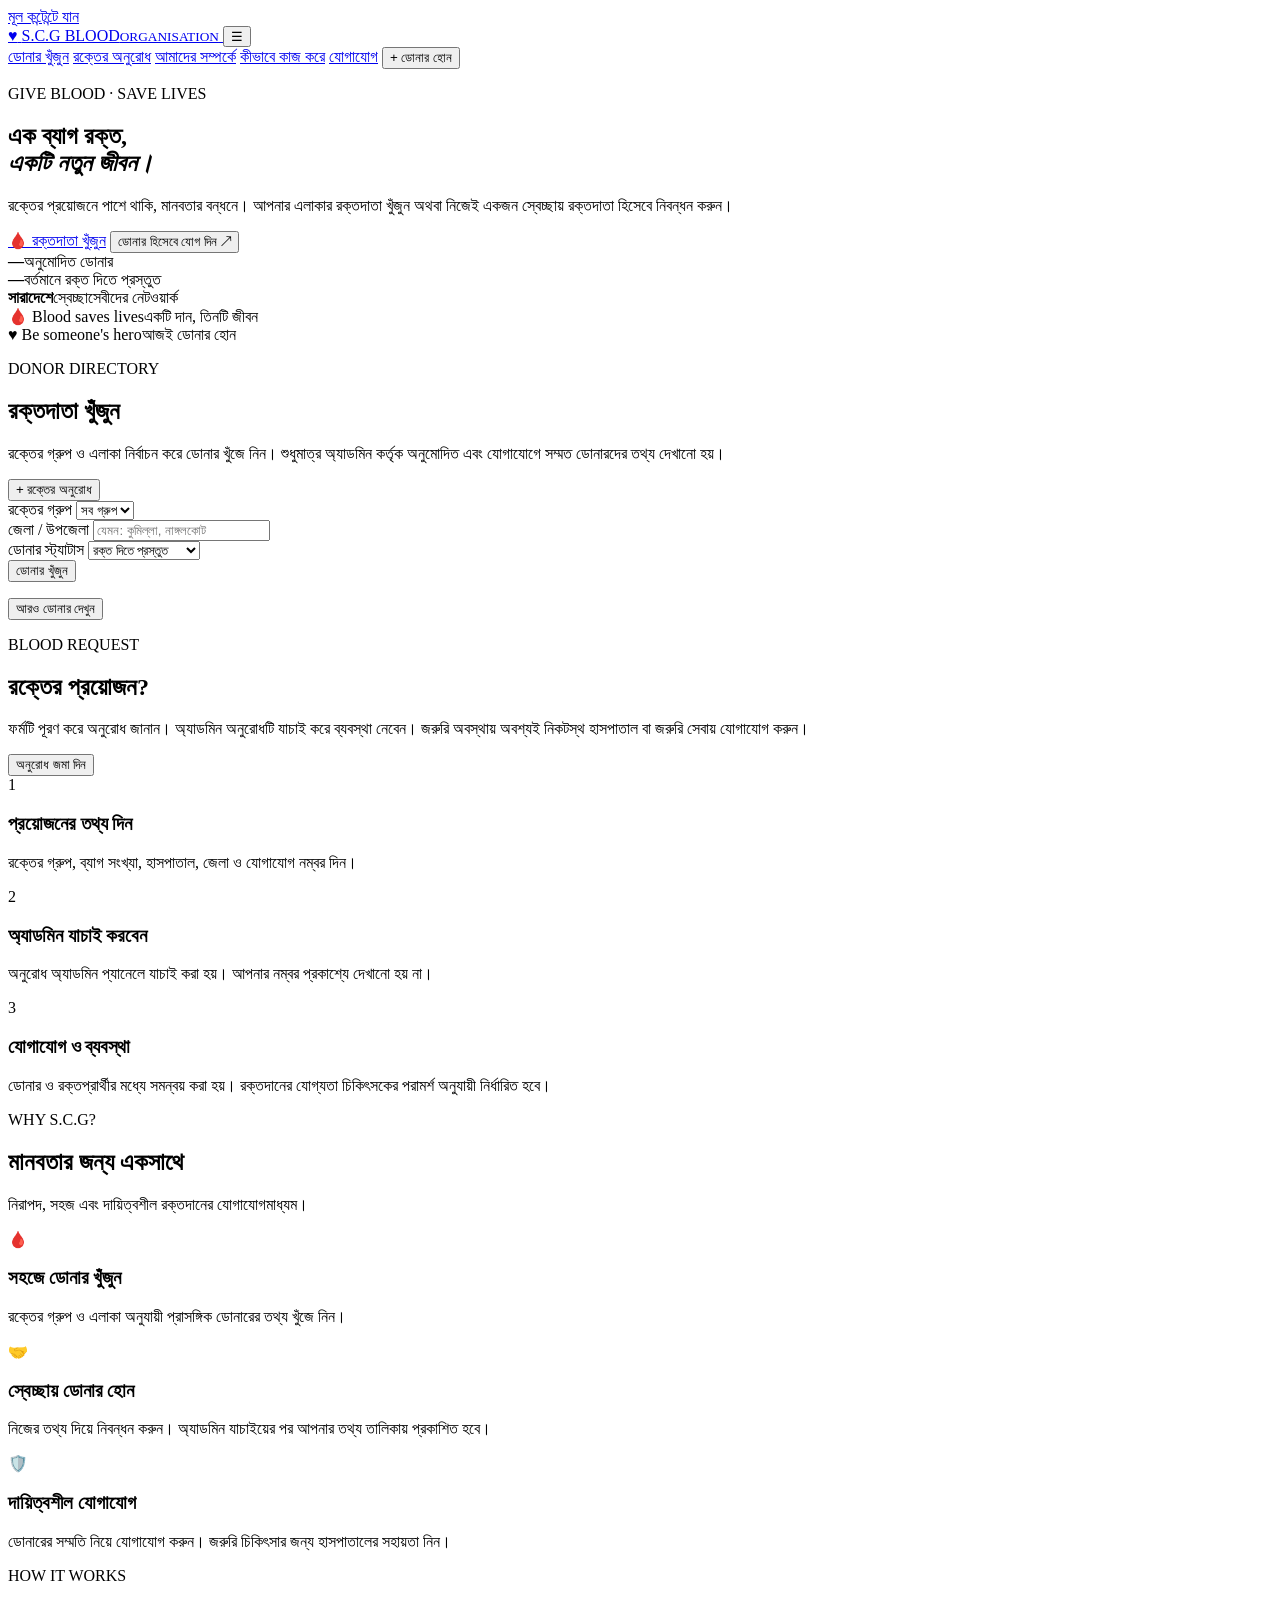
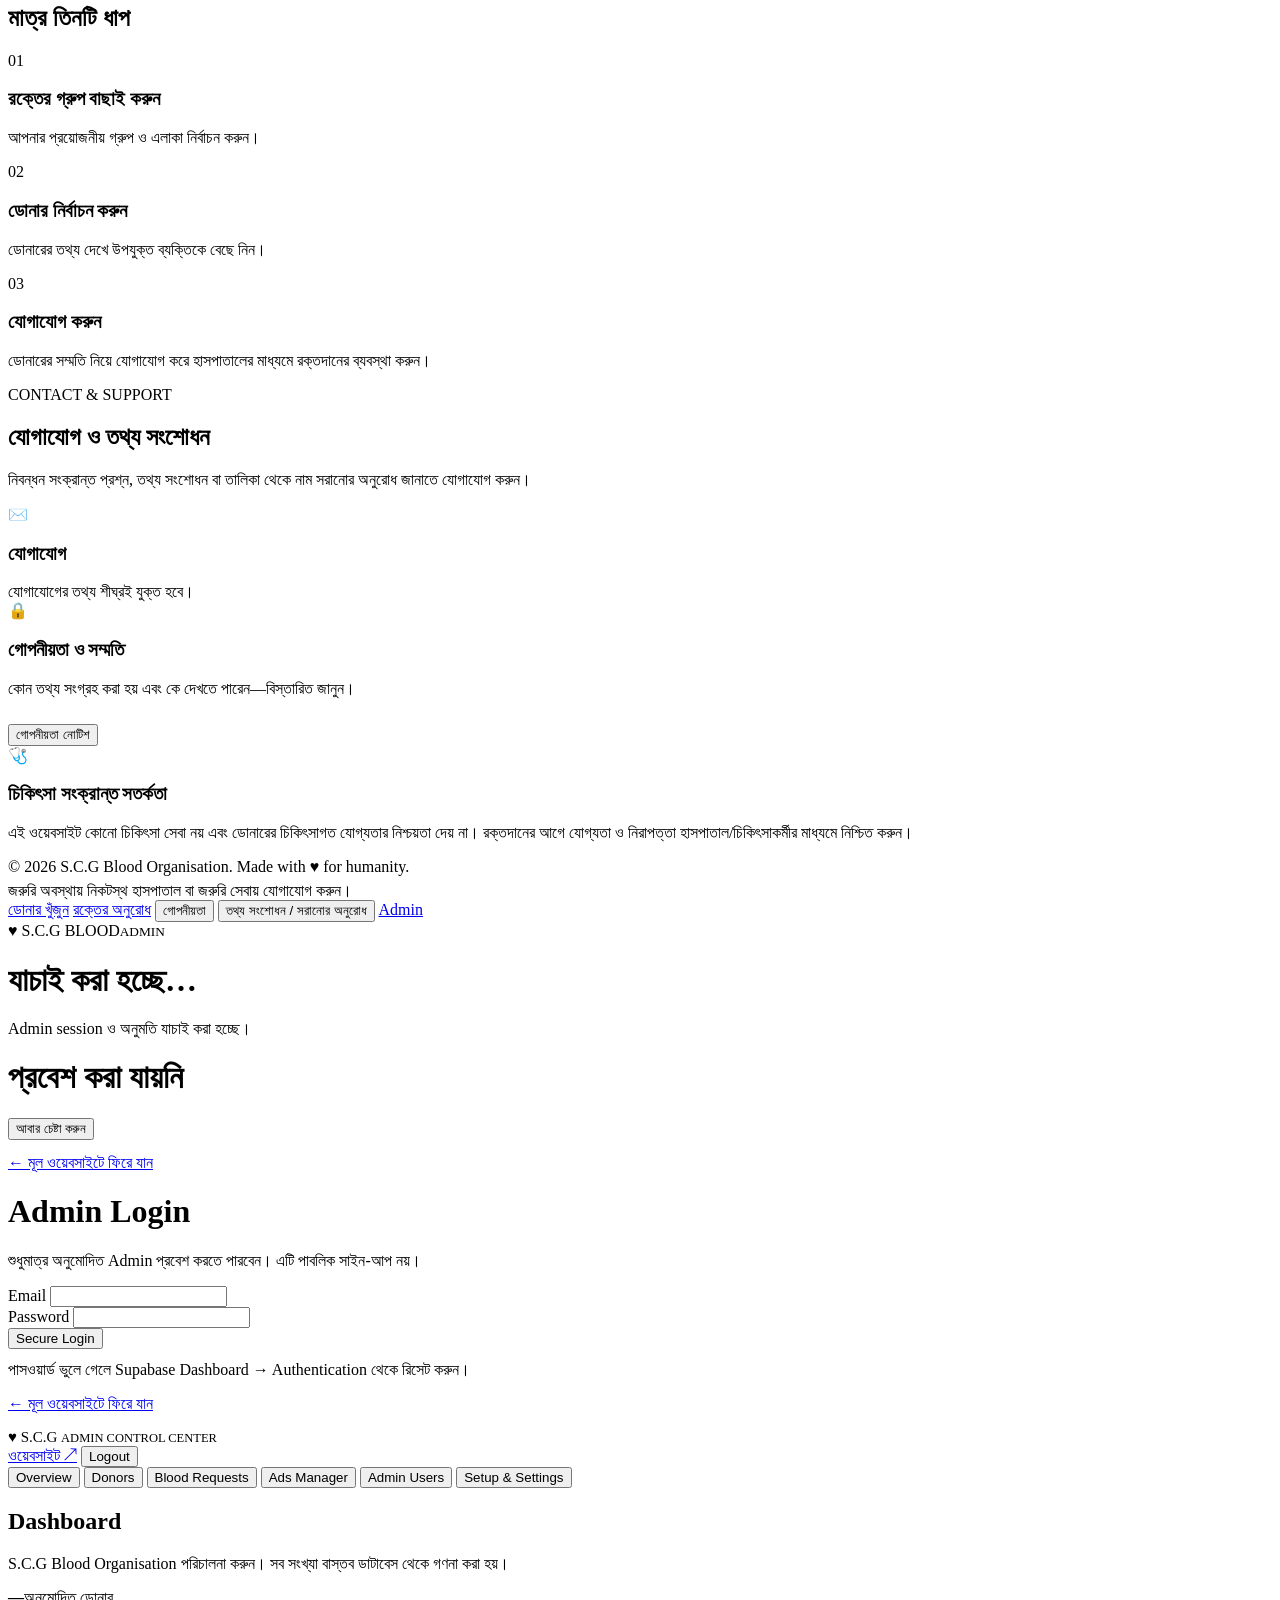
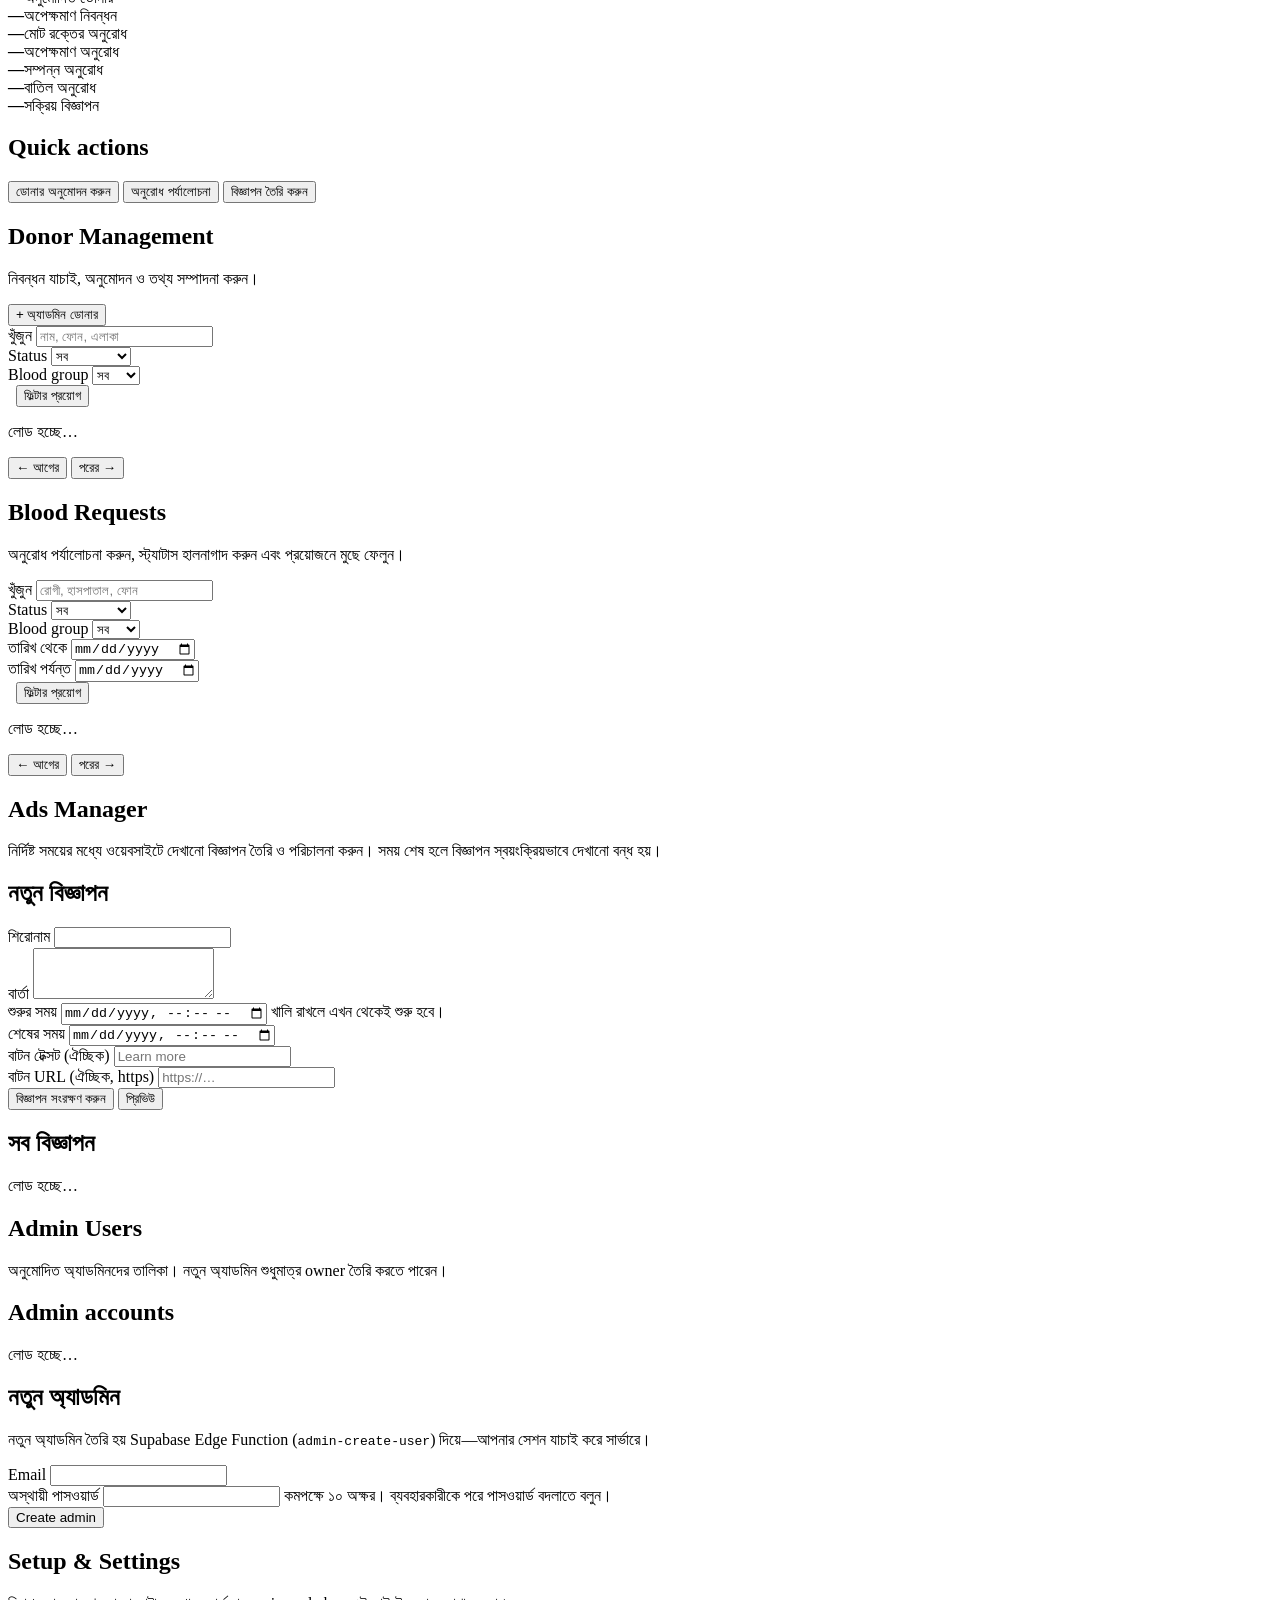
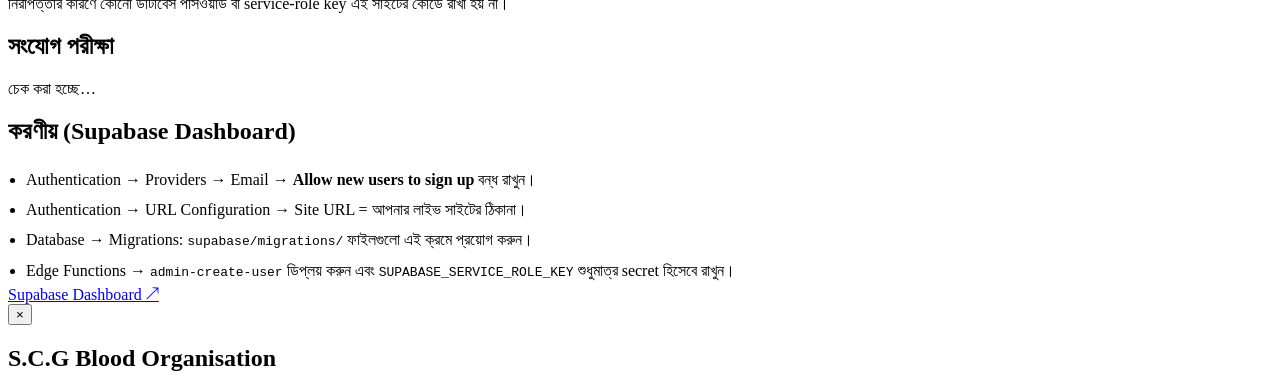
==== index.html @ a422065e "Add files via upload" ====
<!doctype html>
<html lang="bn">
<head>
<meta charset="UTF-8">
<meta name="viewport" content="width=device-width, initial-scale=1">
<meta name="theme-color" content="#9f1239">
<meta name="description" content="S.C.G Blood Organisation — স্বেচ্ছায় রক্তদাতা খুঁজুন, ডোনার হিসেবে নিবন্ধন করুন এবং রক্তের অনুরোধ জানান।">
<title>S.C.G Blood Organisation</title>
<link rel="preconnect" href="https://fonts.googleapis.com">
<link rel="preconnect" href="https://fonts.gstatic.com" crossorigin>
<link href="https://fonts.googleapis.com/css2?family=Hind+Siliguri:wght@400;500;600;700&family=Inter:wght@400;500;600;700;800&display=swap" rel="stylesheet">
<link rel="stylesheet" href="assets/styles.css">
</head>
<body>
<a class="skip-link" href="#main">মূল কন্টেন্টে যান</a>

<div class="banner" id="setupBanner" role="status" hidden>
  <span id="setupBannerText"></span>
  <button class="btn light" type="button" id="setupBannerClose" aria-label="বন্ধ করুন">×</button>
</div>

<!-- ================= PUBLIC SITE ================= -->
<div id="publicApp">
  <header class="nav">
    <div class="wrap navin">
      <a class="brand" href="#top">
        <span class="logo" aria-hidden="true">♥</span>
        <span>S.C.G BLOOD<small>ORGANISATION</small></span>
      </a>
      <button class="navtoggle" id="navToggle" type="button" aria-expanded="false" aria-controls="navMenu" aria-label="মেনু খুলুন">☰</button>
      <nav class="navlinks" id="navMenu" aria-label="প্রধান মেনু">
        <a href="#find">ডোনার খুঁজুন</a>
        <a href="#request">রক্তের অনুরোধ</a>
        <a href="#about">আমাদের সম্পর্কে</a>
        <a href="#how">কীভাবে কাজ করে</a>
        <a href="#contact">যোগাযোগ</a>
        <button class="btn small" type="button" data-action="open-register">+ ডোনার হোন</button>
      </nav>
    </div>
  </header>

  <main id="main">
    <span id="top"></span>

    <!-- Hero -->
    <section class="wrap hero">
      <div>
        <p class="eyebrow"><span class="dot" aria-hidden="true"></span> GIVE BLOOD · SAVE LIVES</p>
        <h1>এক ব্যাগ রক্ত,<br><em>একটি নতুন জীবন।</em></h1>
        <p class="lead">রক্তের প্রয়োজনে পাশে থাকি, মানবতার বন্ধনে। আপনার এলাকার রক্তদাতা খুঁজুন অথবা নিজেই একজন স্বেচ্ছায় রক্তদাতা হিসেবে নিবন্ধন করুন।</p>
        <div class="actions">
          <a class="btn" href="#find">🩸 রক্তদাতা খুঁজুন</a>
          <button class="btn light" type="button" data-action="open-register">ডোনার হিসেবে যোগ দিন ↗</button>
        </div>
        <div class="stats">
          <div class="stat"><strong id="statApproved">—</strong><span>অনুমোদিত ডোনার</span></div>
          <div class="stat"><strong id="statAvailable">—</strong><span>বর্তমানে রক্ত দিতে প্রস্তুত</span></div>
          <div class="stat hint"><strong>সারাদেশে</strong><span>স্বেচ্ছাসেবীদের নেটওয়ার্ক</span></div>
        </div>
      </div>
      <div class="heroart" aria-hidden="true">
        <div class="orb"><div class="blooddrop"></div></div>
        <div class="floating f1">🩸 Blood saves lives<span>একটি দান, তিনটি জীবন</span></div>
        <div class="floating f2">♥ Be someone's hero<span>আজই ডোনার হোন</span></div>
      </div>
    </section>

    <!-- Donor search -->
    <section class="section" id="find">
      <div class="wrap">
        <div class="sectionhead">
          <div>
            <p class="eyebrow">DONOR DIRECTORY</p>
            <h2>রক্তদাতা খুঁজুন</h2>
            <p>রক্তের গ্রুপ ও এলাকা নির্বাচন করে ডোনার খুঁজে নিন। শুধুমাত্র অ্যাডমিন কর্তৃক অনুমোদিত এবং যোগাযোগে সম্মত ডোনারদের তথ্য দেখানো হয়।</p>
          </div>
          <button class="btn light" type="button" data-action="open-request">+ রক্তের অনুরোধ</button>
        </div>

        <div class="noticebox" id="findNotice" role="alert" hidden></div>

        <form class="searchbox" id="searchForm">
          <div class="field">
            <label for="filterBlood">রক্তের গ্রুপ</label>
            <select id="filterBlood">
              <option value="">সব গ্রুপ</option>
              <option value="A+">A+</option>
              <option value="A-">A-</option>
              <option value="B+">B+</option>
              <option value="B-">B-</option>
              <option value="AB+">AB+</option>
              <option value="AB-">AB-</option>
              <option value="O+">O+</option>
              <option value="O-">O-</option>
            </select>
          </div>
          <div class="field">
            <label for="filterLocation">জেলা / উপজেলা</label>
            <input id="filterLocation" list="bdDistricts" placeholder="যেমন: কুমিল্লা, নাঙ্গলকোট" maxlength="80" autocomplete="off">
          </div>
          <div class="field">
            <label for="filterAvailable">ডোনার স্ট্যাটাস</label>
            <select id="filterAvailable">
              <option value="">সব অনুমোদিত ডোনার</option>
              <option value="yes" selected>রক্ত দিতে প্রস্তুত</option>
            </select>
          </div>
          <button class="btn" type="submit" id="searchBtn">ডোনার খুঁজুন</button>
        </form>

        <p class="small muted" id="donorCount" aria-live="polite"></p>
        <div class="donors" id="donorList">
          <div class="skeleton"></div><div class="skeleton"></div><div class="skeleton"></div>
        </div>
        <div class="pager hidden" id="donorPager">
          <button class="btn light small" type="button" id="donorMore">আরও ডোনার দেখুন</button>
          <span class="small" id="donorMoreNote"></span>
        </div>
      </div>
    </section>

    <!-- Blood request -->
    <section class="section" id="request">
      <div class="wrap">
        <div class="sectionhead">
          <div>
            <p class="eyebrow">BLOOD REQUEST</p>
            <h2>রক্তের প্রয়োজন?</h2>
            <p>ফর্মটি পূরণ করে অনুরোধ জানান। অ্যাডমিন অনুরোধটি যাচাই করে ব্যবস্থা নেবেন। জরুরি অবস্থায় অবশ্যই নিকটস্থ হাসপাতাল বা জরুরি সেবায় যোগাযোগ করুন।</p>
          </div>
          <button class="btn" type="button" data-action="open-request">অনুরোধ জমা দিন</button>
        </div>
        <div class="features">
          <div class="feature">
            <div class="featicon" aria-hidden="true">1</div>
            <h3>প্রয়োজনের তথ্য দিন</h3>
            <p>রক্তের গ্রুপ, ব্যাগ সংখ্যা, হাসপাতাল, জেলা ও যোগাযোগ নম্বর দিন।</p>
          </div>
          <div class="feature">
            <div class="featicon" aria-hidden="true">2</div>
            <h3>অ্যাডমিন যাচাই করবেন</h3>
            <p>অনুরোধ অ্যাডমিন প্যানেলে যাচাই করা হয়। আপনার নম্বর প্রকাশ্যে দেখানো হয় না।</p>
          </div>
          <div class="feature">
            <div class="featicon" aria-hidden="true">3</div>
            <h3>যোগাযোগ ও ব্যবস্থা</h3>
            <p>ডোনার ও রক্তপ্রার্থীর মধ্যে সমন্বয় করা হয়। রক্তদানের যোগ্যতা চিকিৎসকের পরামর্শ অনুযায়ী নির্ধারিত হবে।</p>
          </div>
        </div>
      </div>
    </section>

    <!-- About -->
    <section class="section" id="about">
      <div class="wrap">
        <div class="sectionhead">
          <div>
            <p class="eyebrow">WHY S.C.G?</p>
            <h2>মানবতার জন্য একসাথে</h2>
            <p>নিরাপদ, সহজ এবং দায়িত্বশীল রক্তদানের যোগাযোগমাধ্যম।</p>
          </div>
        </div>
        <div class="features">
          <div class="feature">
            <div class="featicon" aria-hidden="true">🩸</div>
            <h3>সহজে ডোনার খুঁজুন</h3>
            <p>রক্তের গ্রুপ ও এলাকা অনুযায়ী প্রাসঙ্গিক ডোনারের তথ্য খুঁজে নিন।</p>
          </div>
          <div class="feature">
            <div class="featicon" aria-hidden="true">🤝</div>
            <h3>স্বেচ্ছায় ডোনার হোন</h3>
            <p>নিজের তথ্য দিয়ে নিবন্ধন করুন। অ্যাডমিন যাচাইয়ের পর আপনার তথ্য তালিকায় প্রকাশিত হবে।</p>
          </div>
          <div class="feature">
            <div class="featicon" aria-hidden="true">🛡️</div>
            <h3>দায়িত্বশীল যোগাযোগ</h3>
            <p>ডোনারের সম্মতি নিয়ে যোগাযোগ করুন। জরুরি চিকিৎসার জন্য হাসপাতালের সহায়তা নিন।</p>
          </div>
        </div>
      </div>
    </section>

    <!-- How it works -->
    <section class="section" id="how">
      <div class="wrap">
        <div class="sectionhead">
          <div>
            <p class="eyebrow">HOW IT WORKS</p>
            <h2>মাত্র তিনটি ধাপ</h2>
          </div>
        </div>
        <div class="features">
          <div class="feature">
            <div class="featicon" aria-hidden="true">01</div>
            <h3>রক্তের গ্রুপ বাছাই করুন</h3>
            <p>আপনার প্রয়োজনীয় গ্রুপ ও এলাকা নির্বাচন করুন।</p>
          </div>
          <div class="feature">
            <div class="featicon" aria-hidden="true">02</div>
            <h3>ডোনার নির্বাচন করুন</h3>
            <p>ডোনারের তথ্য দেখে উপযুক্ত ব্যক্তিকে বেছে নিন।</p>
          </div>
          <div class="feature">
            <div class="featicon" aria-hidden="true">03</div>
            <h3>যোগাযোগ করুন</h3>
            <p>ডোনারের সম্মতি নিয়ে যোগাযোগ করে হাসপাতালের মাধ্যমে রক্তদানের ব্যবস্থা করুন।</p>
          </div>
        </div>
      </div>
    </section>

    <!-- Contact -->
    <section class="section" id="contact">
      <div class="wrap">
        <div class="sectionhead">
          <div>
            <p class="eyebrow">CONTACT &amp; SUPPORT</p>
            <h2>যোগাযোগ ও তথ্য সংশোধন</h2>
            <p>নিবন্ধন সংক্রান্ত প্রশ্ন, তথ্য সংশোধন বা তালিকা থেকে নাম সরানোর অনুরোধ জানাতে যোগাযোগ করুন।</p>
          </div>
        </div>
        <div class="features">
          <div class="feature">
            <div class="featicon" aria-hidden="true">✉️</div>
            <h3>যোগাযোগ</h3>
            <div id="contactDetails" class="small muted">যোগাযোগের তথ্য শীঘ্রই যুক্ত হবে।</div>
          </div>
          <div class="feature">
            <div class="featicon" aria-hidden="true">🔒</div>
            <h3>গোপনীয়তা ও সম্মতি</h3>
            <p>কোন তথ্য সংগ্রহ করা হয় এবং কে দেখতে পারেন—বিস্তারিত জানুন।</p>
            <button class="btn light small" type="button" data-action="open-privacy" style="margin-top:10px">গোপনীয়তা নোটিশ</button>
          </div>
          <div class="feature">
            <div class="featicon" aria-hidden="true">🩺</div>
            <h3>চিকিৎসা সংক্রান্ত সতর্কতা</h3>
            <p>এই ওয়েবসাইট কোনো চিকিৎসা সেবা নয় এবং ডোনারের চিকিৎসাগত যোগ্যতার নিশ্চয়তা দেয় না। রক্তদানের আগে যোগ্যতা ও নিরাপত্তা হাসপাতাল/চিকিৎসাকর্মীর মাধ্যমে নিশ্চিত করুন।</p>
          </div>
        </div>
      </div>
    </section>
  </main>

  <footer class="footer">
    <div class="wrap footerin">
      <div>
        <div>© <span id="year">2026</span> S.C.G Blood Organisation. Made with ♥ for humanity.</div>
        <div class="tiny" style="margin-top:6px">জরুরি অবস্থায় নিকটস্থ হাসপাতাল বা জরুরি সেবায় যোগাযোগ করুন।</div>
      </div>
      <nav aria-label="ফুটার মেনু">
        <a href="#find">ডোনার খুঁজুন</a>
        <a href="#request">রক্তের অনুরোধ</a>
        <button class="linkbtn" type="button" data-action="open-privacy">গোপনীয়তা</button>
        <button class="linkbtn" type="button" data-action="open-remove">তথ্য সংশোধন / সরানোর অনুরোধ</button>
        <a href="?admin=1" rel="nofollow">Admin</a>
      </nav>
    </div>
  </footer>
</div>

<!-- ================= ADMIN PANEL ================= -->
<div id="adminApp" class="adminview">
  <!-- Authentication gate: nothing else in the admin panel is shown until
       the session AND the admin_users record have both been verified. -->
  <div class="adminauth" id="adminAuth">
    <div class="authcard">
      <div class="brand" style="font-size:16px">
        <span class="logo" aria-hidden="true">♥</span>
        <span>S.C.G BLOOD<small>ADMIN</small></span>
      </div>

      <div id="authVerifying">
        <h1>যাচাই করা হচ্ছে…</h1>
        <p>Admin session ও অনুমতি যাচাই করা হচ্ছে।</p>
      </div>

      <div id="authMessage" class="hidden">
        <h1 id="authMessageTitle">প্রবেশ করা যায়নি</h1>
        <p id="authMessageText"></p>
        <button class="btn block" type="button" id="authMessageAction">আবার চেষ্টা করুন</button>
        <p class="tiny" style="margin-top:14px"><a href="./" id="authBackLink">← মূল ওয়েবসাইটে ফিরে যান</a></p>
      </div>

      <form id="loginForm" class="hidden" novalidate>
        <h1>Admin Login</h1>
        <p>শুধুমাত্র অনুমোদিত Admin প্রবেশ করতে পারবেন। এটি পাবলিক সাইন-আপ নয়।</p>
        <div class="field">
          <label for="loginEmail">Email</label>
          <input id="loginEmail" name="email" type="email" required autocomplete="username" inputmode="email">
        </div>
        <div class="field">
          <label for="loginPassword">Password</label>
          <input id="loginPassword" name="password" type="password" required autocomplete="current-password" minlength="8">
        </div>
        <div class="noticebox" id="loginError" role="alert" hidden></div>
        <button class="btn block" type="submit" id="loginBtn">Secure Login</button>
        <p class="tiny" style="margin-top:12px">পাসওয়ার্ড ভুলে গেলে Supabase Dashboard → Authentication থেকে রিসেট করুন।</p>
        <p class="tiny" style="margin-top:14px"><a href="./">← মূল ওয়েবসাইটে ফিরে যান</a></p>
      </form>
    </div>
  </div>

  <div id="adminShell" class="hidden">
    <div class="adminnav">
      <div class="brand" style="font-size:15px">
        <span class="logo" aria-hidden="true">♥</span>
        <span>S.C.G <small>ADMIN CONTROL CENTER</small></span>
      </div>
      <div class="row">
        <span class="small" id="adminEmail" style="color:#f3dde5"></span>
        <a class="btn light small" href="./" id="viewSiteLink">ওয়েবসাইট ↗</a>
        <button class="btn small" type="button" id="logoutBtn">Logout</button>
      </div>
    </div>
    <div class="adminlayout">
      <aside class="sidebar" aria-label="Admin sections">
        <button class="sidebtn active" type="button" data-tab="overview">Overview</button>
        <button class="sidebtn" type="button" data-tab="donors">Donors <span class="count hidden" id="sideCountDonors"></span></button>
        <button class="sidebtn" type="button" data-tab="requests">Blood Requests <span class="count hidden" id="sideCountRequests"></span></button>
        <button class="sidebtn" type="button" data-tab="ads">Ads Manager</button>
        <button class="sidebtn" type="button" data-tab="admins">Admin Users</button>
        <button class="sidebtn" type="button" data-tab="settings">Setup &amp; Settings</button>
      </aside>

      <div class="adminmain" id="adminMain">
        <div class="noticebox" id="adminNotice" role="alert" hidden></div>

        <!-- Overview -->
        <section id="tab-overview">
          <h1>Dashboard</h1>
          <p class="muted">S.C.G Blood Organisation পরিচালনা করুন। সব সংখ্যা বাস্তব ডাটাবেস থেকে গণনা করা হয়।</p>
          <div class="admincards" id="overviewCards">
            <div class="admincard"><b id="stApproved">—</b><span>অনুমোদিত ডোনার</span></div>
            <div class="admincard"><b id="stPending">—</b><span>অপেক্ষমাণ নিবন্ধন</span></div>
            <div class="admincard"><b id="stRequests">—</b><span>মোট রক্তের অনুরোধ</span></div>
            <div class="admincard"><b id="stReqPending">—</b><span>অপেক্ষমাণ অনুরোধ</span></div>
            <div class="admincard"><b id="stReqFulfilled">—</b><span>সম্পন্ন অনুরোধ</span></div>
            <div class="admincard"><b id="stReqRejected">—</b><span>বাতিল অনুরোধ</span></div>
            <div class="admincard"><b id="stAdsLive">—</b><span>সক্রিয় বিজ্ঞাপন</span></div>
          </div>
          <div class="adminsection">
            <h2>Quick actions</h2>
            <div class="row" style="margin-top:10px">
              <button class="btn small" type="button" data-goto="donors">ডোনার অনুমোদন করুন</button>
              <button class="btn small light" type="button" data-goto="requests">অনুরোধ পর্যালোচনা</button>
              <button class="btn small light" type="button" data-goto="ads">বিজ্ঞাপন তৈরি করুন</button>
            </div>
            <p class="small muted" style="margin:12px 0 0" id="statsTimestamp"></p>
          </div>
        </section>

        <!-- Donors -->
        <section id="tab-donors" class="hidden">
          <div class="spread">
            <div>
              <h1>Donor Management</h1>
              <p class="muted">নিবন্ধন যাচাই, অনুমোদন ও তথ্য সম্পাদনা করুন।</p>
            </div>
            <button class="btn small" type="button" id="addDonorBtn">+ অ্যাডমিন ডোনার</button>
          </div>
          <div class="adminsection">
            <form class="filters" id="donorFilters">
              <div class="field">
                <label for="dSearch">খুঁজুন</label>
                <input id="dSearch" placeholder="নাম, ফোন, এলাকা" autocomplete="off">
              </div>
              <div class="field">
                <label for="dStatus">Status</label>
                <select id="dStatus">
                  <option value="">সব</option>
                  <option value="pending">Pending</option>
                  <option value="approved">Approved</option>
                  <option value="rejected">Rejected</option>
                </select>
              </div>
              <div class="field">
                <label for="dGroup">Blood group</label>
                <select id="dGroup">
                  <option value="">সব</option>
                  <option>A+</option><option>A-</option><option>B+</option><option>B-</option>
                  <option>AB+</option><option>AB-</option><option>O+</option><option>O-</option>
                </select>
              </div>
              <div class="field">
                <label for="dApply">&nbsp;</label>
                <button class="btn light small" type="submit" id="dApply">ফিল্টার প্রয়োগ</button>
              </div>
            </form>
            <div id="adminDonors"><p class="small muted">লোড হচ্ছে…</p></div>
            <div class="pager hidden" id="donorPagerAdmin">
              <button class="btn light small" type="button" id="dPrev">← আগের</button>
              <span class="small" id="dPageInfo"></span>
              <button class="btn light small" type="button" id="dNext">পরের →</button>
            </div>
          </div>
        </section>

        <!-- Requests -->
        <section id="tab-requests" class="hidden">
          <h1>Blood Requests</h1>
          <p class="muted">অনুরোধ পর্যালোচনা করুন, স্ট্যাটাস হালনাগাদ করুন এবং প্রয়োজনে মুছে ফেলুন।</p>
          <div class="adminsection">
            <form class="filters" id="requestFilters">
              <div class="field">
                <label for="rSearch">খুঁজুন</label>
                <input id="rSearch" placeholder="রোগী, হাসপাতাল, ফোন" autocomplete="off">
              </div>
              <div class="field">
                <label for="rStatus">Status</label>
                <select id="rStatus">
                  <option value="">সব</option>
                  <option value="pending">Pending</option>
                  <option value="approved">Approved</option>
                  <option value="fulfilled">Fulfilled</option>
                  <option value="rejected">Rejected</option>
                </select>
              </div>
              <div class="field">
                <label for="rGroup">Blood group</label>
                <select id="rGroup">
                  <option value="">সব</option>
                  <option>A+</option><option>A-</option><option>B+</option><option>B-</option>
                  <option>AB+</option><option>AB-</option><option>O+</option><option>O-</option>
                </select>
              </div>
              <div class="field">
                <label for="rFrom">তারিখ থেকে</label>
                <input id="rFrom" type="date">
              </div>
              <div class="field">
                <label for="rTo">তারিখ পর্যন্ত</label>
                <input id="rTo" type="date">
              </div>
              <div class="field">
                <label for="rApply">&nbsp;</label>
                <button class="btn light small" type="submit" id="rApply">ফিল্টার প্রয়োগ</button>
              </div>
            </form>
            <div id="adminRequests"><p class="small muted">লোড হচ্ছে…</p></div>
            <div class="pager hidden" id="requestPagerAdmin">
              <button class="btn light small" type="button" id="rPrev">← আগের</button>
              <span class="small" id="rPageInfo"></span>
              <button class="btn light small" type="button" id="rNext">পরের →</button>
            </div>
          </div>
        </section>

        <!-- Ads -->
        <section id="tab-ads" class="hidden">
          <h1>Ads Manager</h1>
          <p class="muted">নির্দিষ্ট সময়ের মধ্যে ওয়েবসাইটে দেখানো বিজ্ঞাপন তৈরি ও পরিচালনা করুন। সময় শেষ হলে বিজ্ঞাপন স্বয়ংক্রিয়ভাবে দেখানো বন্ধ হয়।</p>
          <div class="adminsection">
            <h2>নতুন বিজ্ঞাপন</h2>
            <form id="adForm" class="formgrid" style="margin-top:12px" novalidate>
              <div class="field full">
                <label for="adTitle">শিরোনাম</label>
                <input id="adTitle" maxlength="120" required>
              </div>
              <div class="field full">
                <label for="adText">বার্তা</label>
                <textarea id="adText" rows="3" maxlength="2000" required></textarea>
              </div>
              <div class="field">
                <label for="adStart">শুরুর সময়</label>
                <input id="adStart" type="datetime-local">
                <span class="hint">খালি রাখলে এখন থেকেই শুরু হবে।</span>
              </div>
              <div class="field">
                <label for="adEnd">শেষের সময়</label>
                <input id="adEnd" type="datetime-local" required>
              </div>
              <div class="field">
                <label for="adButton">বাটন টেক্সট (ঐচ্ছিক)</label>
                <input id="adButton" maxlength="40" placeholder="Learn more">
              </div>
              <div class="field">
                <label for="adUrl">বাটন URL (ঐচ্ছিক, https)</label>
                <input id="adUrl" type="url" placeholder="https://…">
              </div>
              <div class="full row">
                <button class="btn" type="submit" id="adSaveBtn">বিজ্ঞাপন সংরক্ষণ করুন</button>
                <button class="btn light" type="button" id="adPreviewBtn">প্রিভিউ</button>
              </div>
            </form>
          </div>
          <div class="adminsection">
            <h2>সব বিজ্ঞাপন</h2>
            <div id="adminAds"><p class="small muted">লোড হচ্ছে…</p></div>
          </div>
        </section>

        <!-- Admin users -->
        <section id="tab-admins" class="hidden">
          <h1>Admin Users</h1>
          <p class="muted">অনুমোদিত অ্যাডমিনদের তালিকা। নতুন অ্যাডমিন শুধুমাত্র owner তৈরি করতে পারেন।</p>
          <div class="adminsection">
            <h2>Admin accounts</h2>
            <div id="adminUsersList"><p class="small muted">লোড হচ্ছে…</p></div>
          </div>
          <div class="adminsection" id="createAdminBox">
            <h2>নতুন অ্যাডমিন</h2>
            <p>নতুন অ্যাডমিন তৈরি হয় Supabase Edge Function (<code>admin-create-user</code>) দিয়ে—আপনার সেশন যাচাই করে সার্ভারে।</p>
            <form id="createAdminForm" class="formgrid" style="margin-top:12px" novalidate>
              <div class="field">
                <label for="newAdminEmail">Email</label>
                <input id="newAdminEmail" type="email" autocomplete="off" required>
              </div>
              <div class="field">
                <label for="newAdminPassword">অস্থায়ী পাসওয়ার্ড</label>
                <input id="newAdminPassword" type="password" minlength="10" autocomplete="new-password" required>
                <span class="hint">কমপক্ষে ১০ অক্ষর। ব্যবহারকারীকে পরে পাসওয়ার্ড বদলাতে বলুন।</span>
              </div>
              <div class="full">
                <button class="btn" type="submit" id="createAdminBtn">Create admin</button>
              </div>
            </form>
            <div class="noticebox" id="createAdminNotice" role="alert" hidden></div>
          </div>
        </section>

        <!-- Settings -->
        <section id="tab-settings" class="hidden">
          <h1>Setup &amp; Settings</h1>
          <p class="muted">নিরাপত্তার কারণে কোনো ডাটাবেস পাসওয়ার্ড বা service-role key এই সাইটের কোডে রাখা হয় না।</p>
          <div class="adminsection">
            <h2>সংযোগ পরীক্ষা</h2>
            <div id="diagBox" class="small">চেক করা হচ্ছে…</div>
          </div>
          <div class="adminsection">
            <h2>করণীয় (Supabase Dashboard)</h2>
            <ul class="small" style="line-height:1.9;padding-left:18px;margin:0">
              <li>Authentication → Providers → Email → <b>Allow new users to sign up</b> বন্ধ রাখুন।</li>
              <li>Authentication → URL Configuration → Site URL = আপনার লাইভ সাইটের ঠিকানা।</li>
              <li>Database → Migrations: <code>supabase/migrations/</code> ফাইলগুলো এই ক্রমে প্রয়োগ করুন।</li>
              <li>Edge Functions → <code>admin-create-user</code> ডিপ্লয় করুন এবং <code>SUPABASE_SERVICE_ROLE_KEY</code> শুধুমাত্র secret হিসেবে রাখুন।</li>
            </ul>
            <a class="btn light small" style="margin-top:12px" href="https://supabase.com/dashboard/project/kyueuqzxckjsmgyrrehm" target="_blank" rel="noopener noreferrer">Supabase Dashboard ↗</a>
          </div>
        </section>
      </div>
    </div>
  </div>
</div>

<datalist id="bdDistricts"></datalist>

<!-- Shared modal -->
<div class="modalback" id="modalback">
  <div class="modal" role="dialog" aria-modal="true" aria-labelledby="modalTitle" id="modal">
    <button class="close" type="button" id="modalClose" aria-label="বন্ধ করুন">×</button>
    <h2 id="modalTitle">S.C.G Blood Organisation</h2>
    <div id="modalContent"></div>
  </div>
</div>

<div class="toast" id="toast" role="status" aria-live="polite"></div>

<script src="assets/config.js"></script>
<script src="assets/vendor/supabase-js.min.js"></script>
<script src="assets/app.js" defer></script>
</body>
</html>
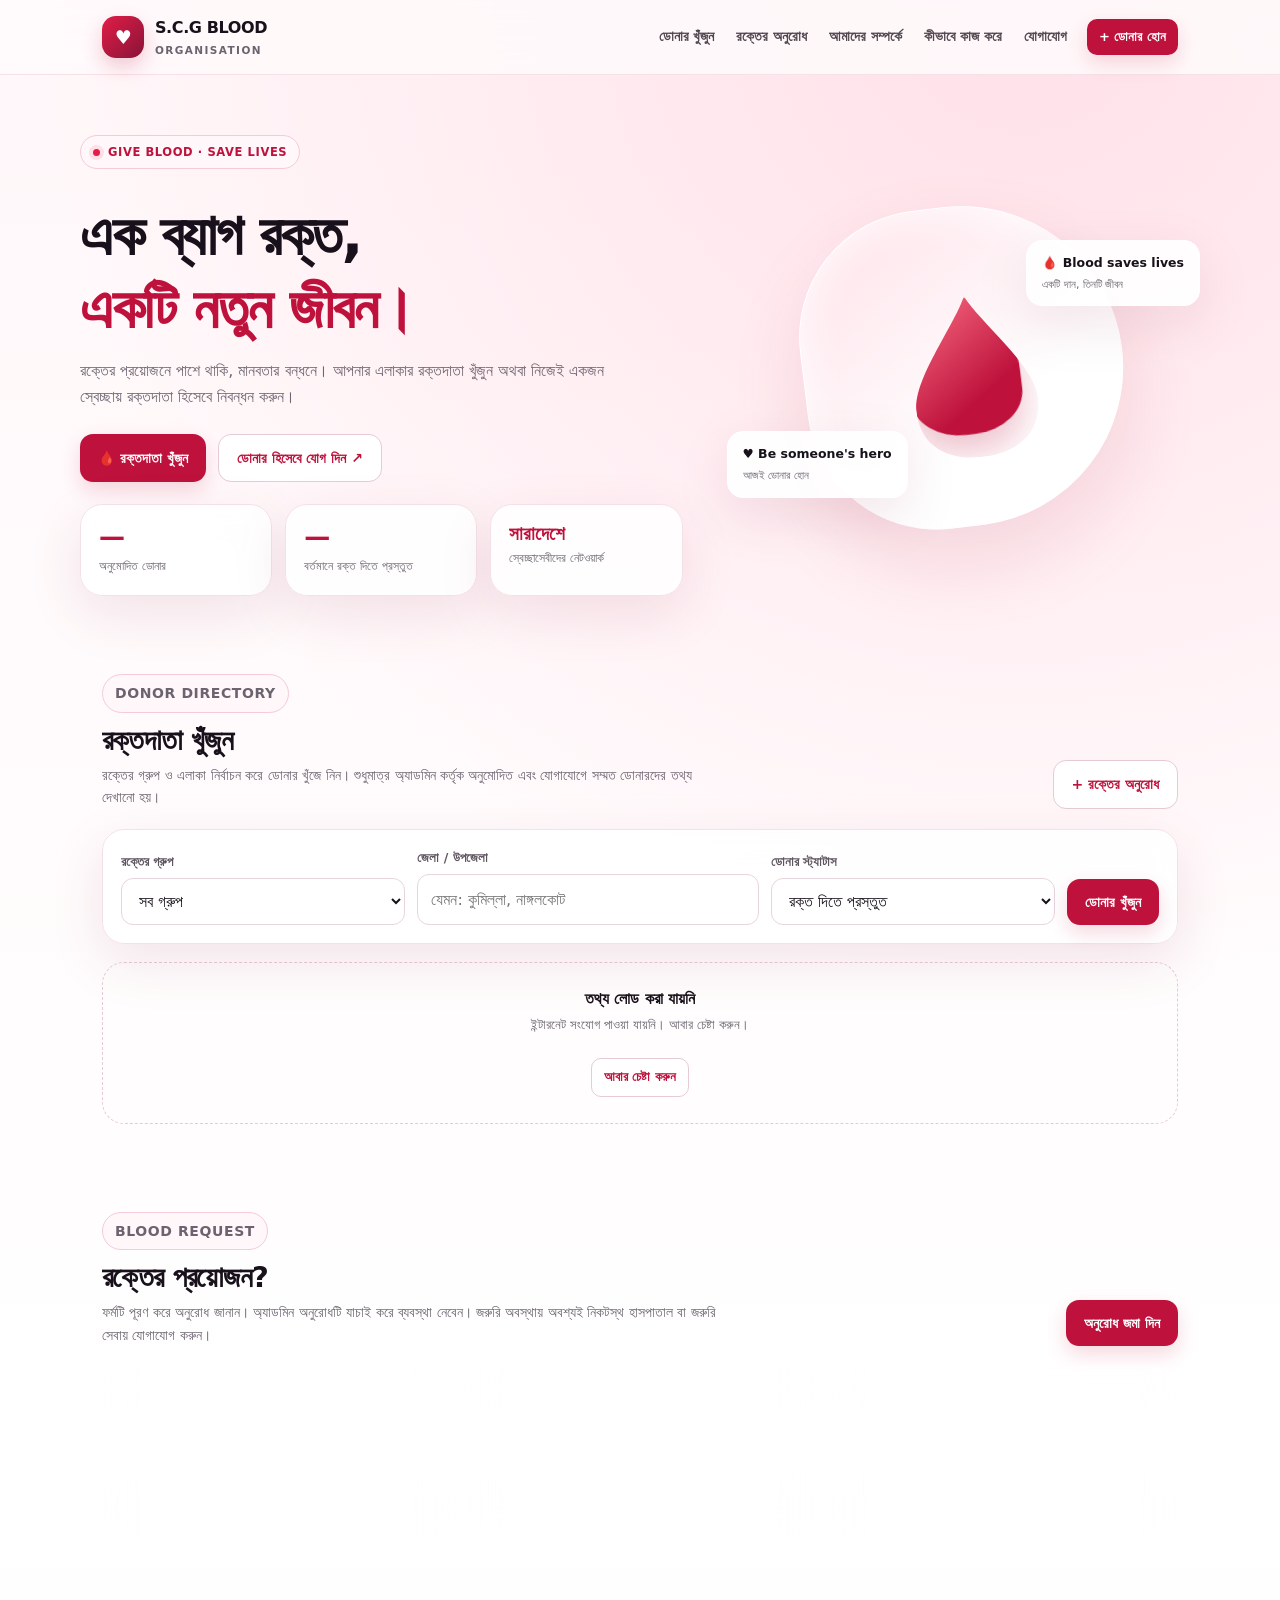
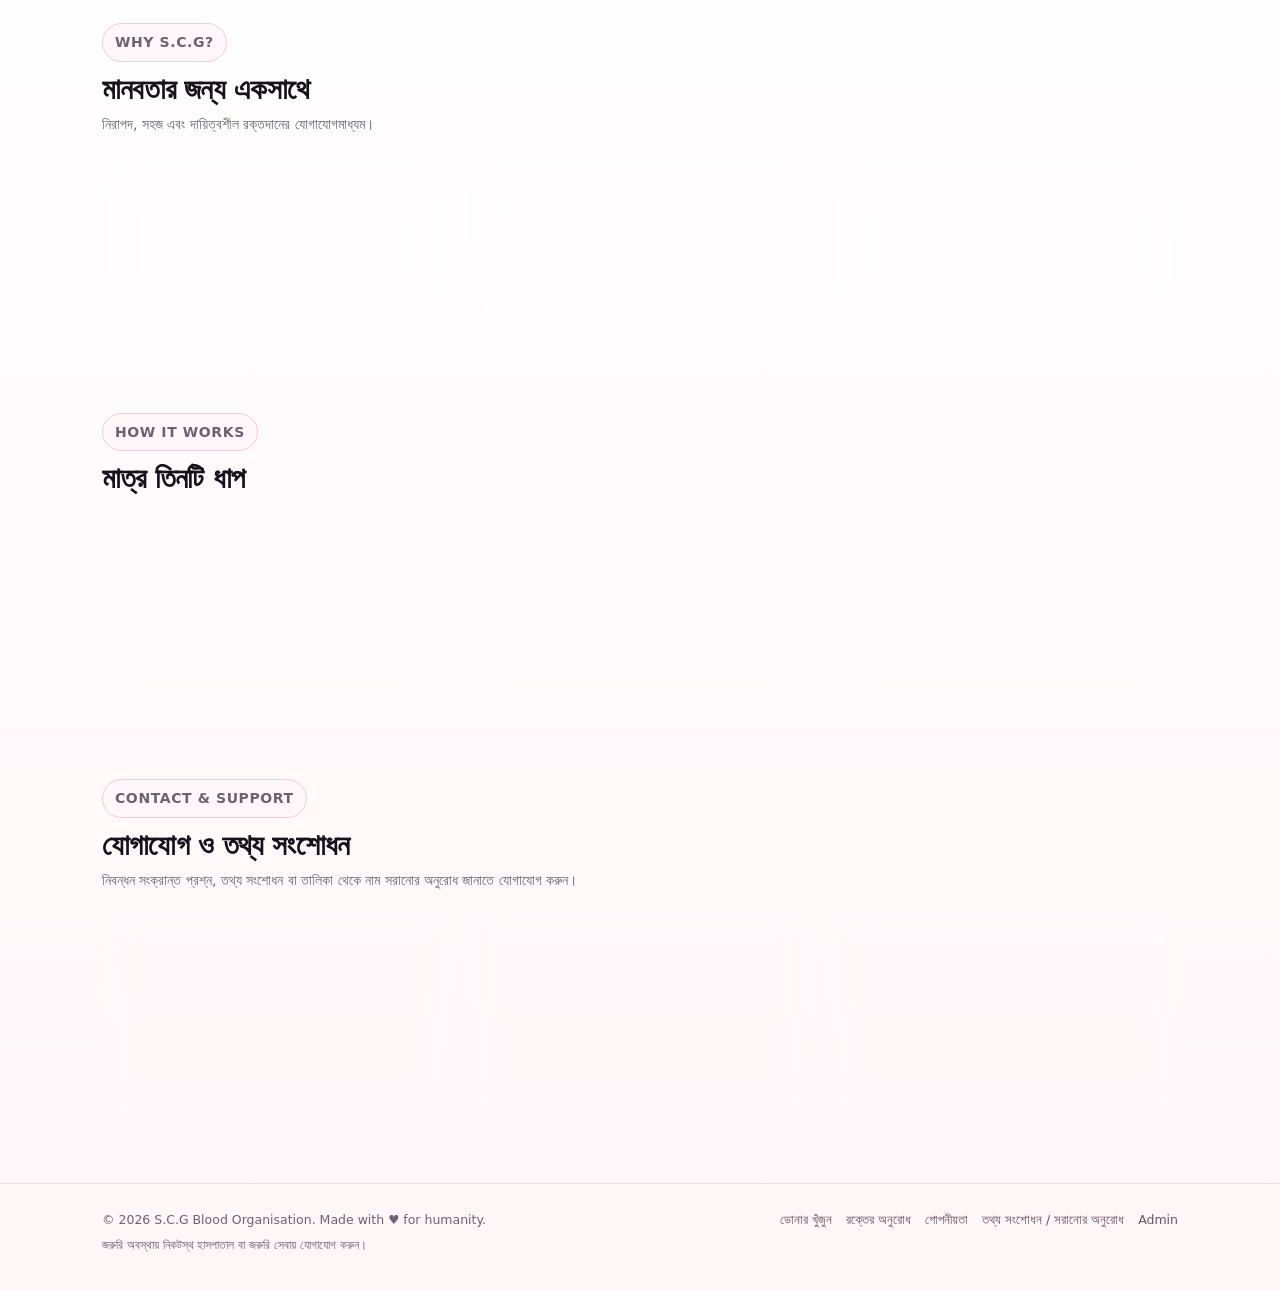
==== commit ffcc8b7d: "Add files via upload" ====
--- a/index.html
+++ b/index.html
@@ -6,10 +6,448 @@
 <meta name="theme-color" content="#9f1239">
 <meta name="description" content="S.C.G Blood Organisation — স্বেচ্ছায় রক্তদাতা খুঁজুন, ডোনার হিসেবে নিবন্ধন করুন এবং রক্তের অনুরোধ জানান।">
 <title>S.C.G Blood Organisation</title>
+<!-- SELF-CONTAINED BUILD: CSS, config, supabase-js and app logic are inlined.
+     Upload this single file as index.html — no assets/ folder needed.
+     Generated from index.html + assets/* by the maintainer. -->
 <link rel="preconnect" href="https://fonts.googleapis.com">
 <link rel="preconnect" href="https://fonts.gstatic.com" crossorigin>
 <link href="https://fonts.googleapis.com/css2?family=Hind+Siliguri:wght@400;500;600;700&family=Inter:wght@400;500;600;700;800&display=swap" rel="stylesheet">
-<link rel="stylesheet" href="assets/styles.css">
+<style>
+/* =====================================================================
+   S.C.G Blood Organisation — stylesheet
+   Original design language preserved (rose/red #be123c, soft blush
+   background, rounded glass cards, Hind Siliguri + Inter). Accessibility,
+   mobile layout, admin tables/cards and state styling were added.
+   ===================================================================== */
+
+:root {
+  --red: #be123c;
+  --red-strong: #9f1239;
+  --red-soft: #e11d48;
+  --ink: #18111b;
+  --muted: #6b6470;
+  --line: #f1dfe5;
+  --line-strong: #e7cbd4;
+  --bg: #fff8fa;
+  --surface: #ffffff;
+  --shadow-sm: 0 2px 8px rgba(130, 20, 55, .06);
+  --shadow: 0 18px 55px rgba(130, 20, 55, .10);
+  --radius: 22px;
+  --radius-sm: 13px;
+  --ok: #047857;
+  --ok-bg: #d1fae5;
+  --warn: #92400e;
+  --warn-bg: #fef3c7;
+  --danger-bg: #fee2e2;
+  --focus: #7c1030;
+}
+
+* { box-sizing: border-box; }
+
+/* The HTML `hidden` attribute must always win over component display rules
+   (e.g. .banner { display:flex }), otherwise hidden panels leak on screen. */
+[hidden] { display: none !important; }
+
+html { -webkit-text-size-adjust: 100%; scroll-behavior: smooth; }
+
+@media (prefers-reduced-motion: reduce) {
+  html { scroll-behavior: auto; }
+  *, *::before, *::after { animation-duration: .001ms !important; transition-duration: .001ms !important; }
+}
+
+body {
+  margin: 0;
+  font-family: 'Inter', 'Hind Siliguri', system-ui, -apple-system, 'Segoe UI', sans-serif;
+  color: var(--ink);
+  background:
+    radial-gradient(circle at 80% 0, #ffe0e8 0, transparent 32%),
+    linear-gradient(180deg, #fff7f9, #fff 50%, #fff6f8);
+  min-height: 100vh;
+  line-height: 1.6;
+}
+
+h1, h2, h3, h4 { line-height: 1.25; }
+p { margin: 0 0 10px; }
+a { color: var(--red-strong); }
+a:hover { color: var(--red); }
+
+button, input, select, textarea { font: inherit; }
+button { cursor: pointer; border: 0; }
+button:disabled { cursor: not-allowed; opacity: .6; }
+
+:focus-visible {
+  outline: 3px solid var(--focus);
+  outline-offset: 2px;
+  border-radius: 6px;
+}
+
+.sr-only {
+  position: absolute !important;
+  width: 1px; height: 1px;
+  padding: 0; margin: -1px;
+  overflow: hidden; clip: rect(0 0 0 0); white-space: nowrap; border: 0;
+}
+
+.skip-link {
+  position: absolute; left: 12px; top: -60px; z-index: 60;
+  background: var(--red); color: #fff; padding: 10px 16px; border-radius: 0 0 12px 12px;
+  text-decoration: none; font-weight: 700; transition: top .15s ease;
+}
+.skip-link:focus { top: 0; color: #fff; }
+
+.wrap { max-width: 1120px; margin: auto; padding: 0 22px; }
+.stack { display: grid; gap: 14px; }
+.row { display: flex; align-items: center; gap: 10px; flex-wrap: wrap; }
+.spread { display: flex; align-items: center; justify-content: space-between; gap: 12px; flex-wrap: wrap; }
+.muted { color: var(--muted); }
+.small { font-size: 13px; }
+.tiny { font-size: 12px; }
+.hidden { display: none !important; }
+.nowrap { white-space: nowrap; }
+
+/* ---------------- Buttons ---------------- */
+.btn {
+  display: inline-flex; align-items: center; justify-content: center; gap: 8px;
+  padding: 12px 18px; border-radius: var(--radius-sm);
+  background: var(--red); color: #fff; font-weight: 700; font-size: 14px;
+  text-decoration: none; box-shadow: 0 8px 20px rgba(190, 18, 60, .16);
+  transition: background .16s ease, transform .16s ease;
+}
+.btn:hover { background: var(--red-strong); color: #fff; transform: translateY(-1px); }
+.btn:active { transform: none; }
+.btn.light { background: #fff; color: var(--red); border: 1px solid var(--line-strong); box-shadow: none; }
+.btn.light:hover { background: #fff5f7; color: var(--red-strong); }
+.btn.ghost { background: transparent; color: var(--ink); border: 1px solid var(--line-strong); box-shadow: none; }
+.btn.ghost:hover { background: #fff; color: var(--red-strong); }
+.btn.danger { background: #b91c1c; }
+.btn.danger:hover { background: #991b1b; }
+.btn.small { padding: 8px 12px; font-size: 13px; border-radius: 10px; }
+.btn.block { width: 100%; }
+.btn[aria-busy="true"] { position: relative; color: transparent; }
+.btn[aria-busy="true"]::after {
+  content: ""; position: absolute; width: 16px; height: 16px;
+  border: 2px solid rgba(255, 255, 255, .6); border-top-color: #fff; border-radius: 50%;
+  animation: spin .7s linear infinite;
+}
+.btn.light[aria-busy="true"], .btn.ghost[aria-busy="true"] { color: transparent; }
+.btn.light[aria-busy="true"]::after, .btn.ghost[aria-busy="true"]::after {
+  border-color: rgba(190, 18, 60, .35); border-top-color: var(--red);
+}
+@keyframes spin { to { transform: rotate(360deg); } }
+
+/* ---------------- Header / nav ---------------- */
+.nav {
+  position: sticky; top: 0; z-index: 30;
+  background: rgba(255, 250, 251, .9);
+  backdrop-filter: blur(16px);
+  border-bottom: 1px solid #f4e2e8;
+}
+.navin { min-height: 74px; display: flex; align-items: center; justify-content: space-between; gap: 14px; }
+.brand { display: flex; align-items: center; gap: 11px; font-weight: 800; letter-spacing: -.4px; text-decoration: none; color: var(--ink); }
+.brand:hover { color: var(--ink); }
+.logo {
+  width: 42px; height: 42px; flex: 0 0 auto; border-radius: 14px;
+  background: linear-gradient(135deg, var(--red-soft), #881337);
+  color: #fff; display: grid; place-items: center; font-size: 19px;
+  box-shadow: 0 9px 20px rgba(190, 18, 60, .21);
+}
+.brand small { display: block; font-size: 10.5px; color: var(--muted); font-weight: 700; letter-spacing: 1.4px; margin-top: 1px; }
+.navlinks { display: flex; align-items: center; gap: 18px; }
+.navlinks a { font-size: 13.5px; text-decoration: none; color: #514650; font-weight: 600; padding: 6px 2px; }
+.navlinks a:hover { color: var(--red); }
+.navtoggle {
+  display: none; width: 44px; height: 44px; border-radius: 12px;
+  background: #fff; border: 1px solid var(--line-strong); font-size: 19px; color: var(--ink);
+}
+
+/* ---------------- Hero ---------------- */
+.hero { padding: 60px 0 44px; display: grid; grid-template-columns: 1.12fr .88fr; gap: 44px; align-items: center; }
+.eyebrow {
+  display: inline-flex; align-items: center; gap: 8px;
+  border: 1px solid #f4cbd7; background: #fff7f9; color: var(--red);
+  padding: 7px 12px; border-radius: 999px; font-size: 11.5px; font-weight: 800; letter-spacing: .6px;
+}
+.dot { height: 7px; width: 7px; border-radius: 50%; background: var(--red-soft); box-shadow: 0 0 0 4px #ffe0e8; }
+.hero h1 { font-size: clamp(34px, 4.7vw, 58px); letter-spacing: -2px; margin: 20px 0 14px; }
+.hero h1 em { font-style: normal; color: var(--red); }
+.lead { color: #6f6672; font-size: 16px; max-width: 560px; }
+.actions { display: flex; gap: 12px; flex-wrap: wrap; margin-top: 24px; }
+.heroart { position: relative; min-height: 320px; display: grid; place-items: center; }
+.orb {
+  width: min(320px, 76vw); aspect-ratio: 1; border-radius: 44% 56% 55% 45%;
+  background: linear-gradient(145deg, #ffe0e8, #fff 65%);
+  border: 1px solid #fff;
+  box-shadow: inset 0 0 45px #fff, 0 35px 80px rgba(165, 15, 59, .11);
+  display: grid; place-items: center; transform: rotate(-7deg);
+}
+.blooddrop {
+  width: 132px; height: 162px;
+  background: linear-gradient(145deg, #fb7185, var(--red) 70%);
+  border-radius: 60% 60% 55% 55% / 70% 70% 35% 35%;
+  clip-path: path('M 77 0 C 60 35 5 90 5 128 C 5 169 35 190 77 190 C 119 190 149 169 149 128 C 149 90 94 35 77 0 Z');
+  filter: drop-shadow(0 22px 22px rgba(190, 18, 60, .26));
+  transform: scale(.85);
+}
+.floating {
+  position: absolute; background: rgba(255, 255, 255, .92); border: 1px solid #fff;
+  box-shadow: var(--shadow); border-radius: 16px; padding: 12px 15px;
+  font-size: 12.5px; font-weight: 700;
+}
+.floating span { display: block; color: var(--muted); font-size: 11px; font-weight: 500; margin-top: 3px; }
+.f1 { top: 34px; right: 0; }
+.f2 { bottom: 28px; left: 0; }
+
+/* ---------------- Sections ---------------- */
+.section { padding: 34px 0 54px; }
+.sectionhead { display: flex; justify-content: space-between; align-items: flex-end; gap: 18px; margin-bottom: 20px; flex-wrap: wrap; }
+.sectionhead h2 { font-size: clamp(23px, 3vw, 29px); letter-spacing: -.8px; margin: 9px 0 6px; }
+.sectionhead p { color: var(--muted); font-size: 14px; margin: 0; max-width: 620px; }
+
+/* ---------------- Cards & stats ---------------- */
+.searchbox, .panel, .stat, .feature, .donor, .formbox, .noticebox {
+  background: rgba(255, 255, 255, .86);
+  border: 1px solid #fff;
+  box-shadow: var(--shadow);
+  backdrop-filter: blur(14px);
+  border-radius: var(--radius);
+}
+.searchbox { padding: 18px; display: grid; grid-template-columns: 1fr 1.2fr 1fr auto; gap: 12px; align-items: end; border-color: #f4e1e7; }
+.stats { display: grid; grid-template-columns: repeat(3, 1fr); gap: 13px; margin-top: 22px; }
+.stat { padding: 18px; border-color: #f4e1e7; }
+.stat strong { font-size: 26px; display: block; color: var(--red); line-height: 1.1; }
+.stat span { font-size: 12px; color: var(--muted); }
+.stat.hint strong { font-size: 19px; }
+
+.features { display: grid; grid-template-columns: repeat(3, 1fr); gap: 15px; }
+.feature { padding: 21px; border-color: #f4e1e7; }
+.featicon {
+  height: 42px; width: 42px; border-radius: 13px; background: #ffe4eb; color: var(--red);
+  display: grid; place-items: center; font-size: 19px; font-weight: 800;
+}
+.feature h3 { margin: 14px 0 6px; font-size: 16px; }
+.feature p { color: var(--muted); font-size: 13.5px; margin: 0; }
+
+/* ---------------- Forms ---------------- */
+.field { display: flex; flex-direction: column; gap: 6px; min-width: 0; }
+.field > label, .field > .label { font-size: 12.5px; color: #5f5560; font-weight: 700; }
+.field .hint { font-size: 11.5px; color: var(--muted); }
+.field input, .field select, .field textarea {
+  width: 100%; border: 1px solid #e6d5dc; border-radius: 12px; padding: 12px 13px;
+  background: #fff; color: var(--ink); outline: none; min-width: 0;
+}
+.field input:focus, .field select:focus, .field textarea:focus {
+  border-color: #fb7185; box-shadow: 0 0 0 3px #ffe4ea;
+}
+.field input[aria-invalid="true"], .field select[aria-invalid="true"], .field textarea[aria-invalid="true"] {
+  border-color: #dc2626; box-shadow: 0 0 0 3px #fee2e2;
+}
+.field .error { font-size: 12px; color: #b91c1c; font-weight: 600; }
+.field.check { flex-direction: row; align-items: flex-start; gap: 9px; }
+.field.check input { width: auto; margin-top: 4px; }
+.field.check label { font-size: 13px; font-weight: 500; color: #4b4048; }
+.formgrid { display: grid; grid-template-columns: 1fr 1fr; gap: 13px; }
+.full { grid-column: 1 / -1; }
+.formbox { padding: 22px; max-width: 600px; margin: 0 auto; }
+
+/* ---------------- Donor cards ---------------- */
+.donors { display: grid; grid-template-columns: repeat(auto-fill, minmax(270px, 1fr)); gap: 14px; margin-top: 18px; }
+.donor { padding: 17px; border-color: #f4e1e7; display: flex; flex-direction: column; }
+.donorhead { display: flex; justify-content: space-between; gap: 10px; align-items: center; }
+.bloodbadge {
+  min-width: 48px; height: 48px; padding: 0 8px; border-radius: 14px; background: #ffe2e9; color: var(--red);
+  display: grid; place-items: center; font-weight: 800;
+}
+.verified { font-size: 10px; color: var(--ok); background: var(--ok-bg); padding: 4px 8px; border-radius: 99px; font-weight: 700; }
+.donor h3 { font-size: 15.5px; margin: 12px 0 4px; }
+.donor p { font-size: 12.5px; color: var(--muted); margin: 4px 0; }
+.donor .btn { margin-top: 12px; }
+
+/* ---------------- States ---------------- */
+.empty, .state {
+  grid-column: 1 / -1; text-align: center; color: var(--muted);
+  padding: 26px 18px; border-radius: var(--radius); border: 1px dashed var(--line-strong); background: #fffdfd;
+}
+.state h3 { color: var(--ink); margin: 0 0 6px; font-size: 16px; }
+.state .btn { margin-top: 12px; }
+.skeleton {
+  border-radius: 16px; height: 132px;
+  background: linear-gradient(100deg, #fff2f6 20%, #ffe9ef 40%, #fff2f6 60%);
+  background-size: 220% 100%; animation: shimmer 1.2s linear infinite;
+}
+@keyframes shimmer { to { background-position: -220% 0; } }
+
+.banner {
+  display: flex; gap: 12px; align-items: flex-start; justify-content: space-between;
+  background: var(--warn-bg); color: #6b3f00; border-bottom: 1px solid #f6d99a;
+  padding: 12px 22px; font-size: 13px;
+}
+.banner.danger { background: var(--danger-bg); color: #7f1d1d; border-color: #fca5a5; }
+.banner .btn { padding: 6px 10px; font-size: 12px; }
+
+.noticebox { padding: 14px 16px; font-size: 13px; color: var(--red-strong); background: #fff4f6; border: 1px solid #f8d3dd; box-shadow: none; }
+.noticebox:empty { display: none; }
+
+/* ---------------- Modal ---------------- */
+.modalback {
+  position: fixed; inset: 0; background: rgba(33, 17, 29, .72); backdrop-filter: blur(6px);
+  z-index: 80; display: none; align-items: center; justify-content: center; padding: 16px;
+}
+.modalback.open { display: flex; }
+.modal {
+  background: #fffafb; border: 1px solid #fff; border-radius: 24px; padding: 24px;
+  width: min(560px, 100%); max-height: 90vh; overflow: auto; position: relative;
+  box-shadow: 0 30px 100px rgba(0, 0, 0, .3);
+}
+.modal h2 { margin: 0 0 6px; font-size: 21px; letter-spacing: -.4px; padding-right: 34px; }
+.modal > p { color: var(--muted); font-size: 13px; }
+.modal .close {
+  position: absolute; right: 14px; top: 14px; border: 1px solid var(--line-strong);
+  background: #fff; border-radius: 50%; height: 34px; width: 34px; font-size: 18px; color: var(--ink);
+}
+.modal .close:hover { background: #fff0f3; }
+.adbody { font-size: 14px; white-space: pre-wrap; color: #3f343c; }
+
+/* ---------------- Footer ---------------- */
+.footer { padding: 26px 0 34px; border-top: 1px solid var(--line); color: var(--muted); font-size: 12.5px; }
+.footerin { display: flex; justify-content: space-between; gap: 16px; flex-wrap: wrap; align-items: flex-start; }
+.footer nav { display: flex; gap: 14px; flex-wrap: wrap; }
+.footer a, .linkbtn {
+  color: #6b535f; text-decoration: none; background: none; padding: 0; font: inherit;
+}
+.footer a:hover, .linkbtn:hover { color: var(--red); text-decoration: underline; }
+
+/* ---------------- Toast ---------------- */
+.toast {
+  position: fixed; bottom: 18px; left: 50%; transform: translateX(-50%);
+  z-index: 90; background: #24141d; color: #fff; padding: 12px 18px; border-radius: 12px;
+  max-width: min(92vw, 520px); font-size: 13px; box-shadow: 0 12px 40px rgba(0, 0, 0, .28);
+  display: none;
+}
+.toast.show { display: block; }
+.toast.error { background: #7f1d1d; }
+.toast.success { background: #065f46; }
+
+/* =====================================================================
+   Admin
+   ===================================================================== */
+.adminview { display: none; min-height: 100vh; background: #fdf6f8; }
+.adminview.show { display: block; }
+
+.adminauth {
+  min-height: 100vh; display: grid; place-items: center; padding: 24px;
+}
+.authcard {
+  width: min(430px, 100%); background: #fff; border: 1px solid var(--line);
+  border-radius: 22px; padding: 26px; box-shadow: var(--shadow);
+}
+.authcard h1 { font-size: 22px; margin: 14px 0 6px; letter-spacing: -.5px; }
+.authcard p { color: var(--muted); font-size: 13.5px; }
+.authcard form { display: grid; gap: 13px; margin-top: 16px; }
+
+.adminnav {
+  background: #20131b; color: #fff; padding: 14px 20px;
+  display: flex; align-items: center; justify-content: space-between; gap: 12px; flex-wrap: wrap;
+}
+.adminnav .brand, .adminnav .brand small { color: #fff; }
+.adminnav .brand small { color: #d9bcc7; }
+.adminlayout { display: grid; grid-template-columns: 216px minmax(0, 1fr); min-height: calc(100vh - 68px); }
+.sidebar { background: #2a1822; color: #e9dbe2; padding: 14px; }
+.sidebtn {
+  display: block; width: 100%; text-align: left; padding: 11px 13px; border-radius: 10px;
+  background: transparent; color: #f6eaf0; margin: 3px 0; font-size: 13.5px; font-weight: 600;
+}
+.sidebtn:hover, .sidebtn:focus-visible { background: #4a2032; color: #fff; }
+.sidebtn.active { background: #5a263c; color: #fff; }
+.sidebtn .count { float: right; background: #fff0f4; color: var(--red-strong); border-radius: 99px; padding: 0 7px; font-size: 11px; }
+.adminmain { padding: 24px; min-width: 0; }
+.adminmain h1 { font-size: 23px; margin: 0 0 4px; letter-spacing: -.6px; }
+.admincards { display: grid; grid-template-columns: repeat(auto-fit, minmax(160px, 1fr)); gap: 12px; margin-top: 16px; }
+.admincard { background: #fff; border: 1px solid #f0e1e6; border-radius: 16px; padding: 16px; }
+.admincard b { font-size: 23px; color: var(--red); display: block; line-height: 1.2; }
+.admincard span { font-size: 12.5px; color: var(--muted); }
+.adminsection {
+  margin-top: 18px; background: #fff; border: 1px solid #f0e1e6;
+  border-radius: 18px; padding: 18px; overflow-x: auto;
+}
+.adminsection h2, .adminsection h3 { margin: 0 0 4px; font-size: 16px; }
+.adminsection > p { color: var(--muted); font-size: 13px; }
+.filters { display: grid; grid-template-columns: repeat(auto-fit, minmax(150px, 1fr)); gap: 10px; margin: 14px 0; }
+
+/* Data tables become stacked cards on narrow screens */
+.table { width: 100%; border-collapse: collapse; font-size: 13px; }
+.table th, .table td { padding: 11px 10px; text-align: left; border-bottom: 1px solid #f6e9ee; vertical-align: top; }
+.table th { color: var(--muted); font-size: 11px; text-transform: uppercase; letter-spacing: .5px; font-weight: 700; }
+.table tbody tr:hover { background: #fffafb; }
+.table td .actions { display: flex; gap: 6px; flex-wrap: wrap; }
+.table select { border: 1px solid #e6d5dc; border-radius: 9px; padding: 6px 8px; background: #fff; font-size: 12.5px; }
+
+.badge { display: inline-block; padding: 3px 9px; border-radius: 99px; font-size: 11px; font-weight: 700; }
+.badge.pending { background: var(--warn-bg); color: var(--warn); }
+.badge.approved, .badge.fulfilled, .badge.live { background: var(--ok-bg); color: var(--ok); }
+.badge.rejected, .badge.expired { background: var(--danger-bg); color: #991b1b; }
+.badge.processing { background: #dbeafe; color: #1e40af; }
+.badge.off { background: #f1f0f3; color: #52505a; }
+.badge.urgent { background: #ffedd5; color: #9a3412; }
+.badge.critical { background: var(--danger-bg); color: #991b1b; }
+
+.pager { display: flex; align-items: center; justify-content: space-between; gap: 12px; margin-top: 12px; flex-wrap: wrap; }
+.pager .small { color: var(--muted); }
+
+.detailgrid { display: grid; grid-template-columns: 1fr 1fr; gap: 10px 16px; font-size: 13.5px; }
+.detailgrid dt { color: var(--muted); font-size: 11.5px; text-transform: uppercase; letter-spacing: .4px; }
+.detailgrid dd { margin: 2px 0 10px; font-weight: 600; word-break: break-word; }
+
+/* ---------------- Responsive ---------------- */
+@media (max-width: 900px) {
+  .hero { grid-template-columns: 1fr; padding-top: 40px; gap: 10px; }
+  .heroart { min-height: 260px; order: -1; }
+  .f1 { right: 4px; } .f2 { left: 2px; }
+  .features { grid-template-columns: 1fr 1fr; }
+  .donors { grid-template-columns: repeat(auto-fill, minmax(240px, 1fr)); }
+  .adminlayout { grid-template-columns: 1fr; }
+  .sidebar { display: flex; gap: 6px; overflow-x: auto; padding: 10px; }
+  .sidebtn { white-space: nowrap; width: auto; }
+  .searchbox { grid-template-columns: 1fr 1fr; }
+  .searchbox .btn { grid-column: 1 / -1; }
+  .detailgrid { grid-template-columns: 1fr; }
+}
+
+@media (max-width: 780px) {
+  .navtoggle { display: inline-flex; align-items: center; justify-content: center; }
+  .navlinks {
+    display: none; position: absolute; left: 0; right: 0; top: 100%;
+    flex-direction: column; align-items: stretch; gap: 2px;
+    background: #fffafb; border-bottom: 1px solid var(--line);
+    padding: 12px 22px 18px; box-shadow: var(--shadow);
+  }
+  .navlinks.open { display: flex; }
+  .navlinks a { padding: 11px 4px; font-size: 15px; border-bottom: 1px solid #f8eaef; }
+  .navlinks .btn { margin-top: 10px; }
+  /* tables -> cards */
+  .table thead { display: none; }
+  .table, .table tbody, .table tr, .table td { display: block; width: 100%; }
+  .table tr { border: 1px solid #f2e3e9; border-radius: 14px; padding: 8px 12px; margin-bottom: 10px; background: #fff; }
+  .table td { border: 0; padding: 6px 0; display: grid; grid-template-columns: 40% 1fr; gap: 10px; }
+  .table td::before {
+    content: attr(data-label); font-size: 11px; font-weight: 700; color: var(--muted);
+    text-transform: uppercase; letter-spacing: .4px;
+  }
+  .table td:not([data-label])::before { content: ""; }
+}
+
+@media (max-width: 480px) {
+  .wrap { padding: 0 15px; }
+  .features, .donors, .stats { grid-template-columns: 1fr; }
+  .searchbox { grid-template-columns: 1fr; }
+  .formgrid { grid-template-columns: 1fr; }
+  .full { grid-column: auto; }
+  .sectionhead { align-items: flex-start; flex-direction: column; }
+  .adminmain { padding: 15px; }
+  .modal { padding: 20px; border-radius: 18px; }
+  .hero h1 { letter-spacing: -1.2px; }
+}
+
+</style>
 </head>
 <body>
 <a class="skip-link" href="#main">মূল কন্টেন্টে যান</a>
@@ -555,8 +993,2129 @@
 
 <div class="toast" id="toast" role="status" aria-live="polite"></div>
 
-<script src="assets/config.js"></script>
-<script src="assets/vendor/supabase-js.min.js"></script>
-<script src="assets/app.js" defer></script>
+<script>
+/* =====================================================================
+   S.C.G Blood Organisation — public configuration
+   ---------------------------------------------------------------------
+   This file is served to every browser, so it may only contain the
+   Supabase *publishable* (anon) key. That key is designed to be public:
+   Row Level Security in the database is what protects the data.
+
+   NEVER put these here or anywhere else in this repository:
+     • the Supabase service_role / secret key
+     • the database password
+     • any admin password
+
+   Where to get the publishable key:
+     Supabase Dashboard → your project → Project Settings → API keys
+     → "Publishable key" (new projects) or "anon public" (legacy projects)
+   ===================================================================== */
+window.SCG_CONFIG = {
+  // Your existing project — do not change unless you move the database.
+  SUPABASE_URL: 'https://kyueuqzxckjsmgyrrehm.supabase.co',
+
+  // Paste the publishable/anon key between the quotes. Leave it empty and
+  // the site will show a clear "not configured yet" notice instead of
+  // failing silently.
+  SUPABASE_PUBLISHABLE_KEY: 'sb_publishable_yA5R2mKABif_D0NYzojnSA_jOjjM1KA',
+
+  // Optional organisation contact shown on the public "যোগাযোগ" section and
+  // in the privacy notice (corrections / removal requests). Leave empty to
+  // hide the row — nothing is invented for you.
+  ORG_CONTACT_EMAIL: '',
+  ORG_CONTACT_PHONE: '',
+
+  // How many donor cards to request per page from the database.
+  DONOR_PAGE_SIZE: 12,
+  // How many admin table rows per page.
+  ADMIN_PAGE_SIZE: 25,
+};
+
+</script>
+<script>
+!function(e,t){"object"==typeof exports&&"object"==typeof module?module.exports=t():"function"==typeof define&&define.amd?define([],t):"object"==typeof exports?exports.supabase=t():e.supabase=t()}(self,(()=>(()=>{"use strict";var e={745:(e,t,s)=>{s.r(t),s.d(t,{AuthAdminApi:()=>Se,AuthApiError:()=>u,AuthClient:()=>Te,AuthError:()=>c,AuthImplicitGrantRedirectError:()=>m,AuthInvalidCredentialsError:()=>w,AuthInvalidJwtError:()=>j,AuthInvalidTokenResponseError:()=>y,AuthPKCEGrantCodeExchangeError:()=>_,AuthRetryableFetchError:()=>k,AuthSessionMissingError:()=>g,AuthUnknownError:()=>f,AuthWeakPasswordError:()=>T,CustomAuthError:()=>p,GoTrueAdminApi:()=>he,GoTrueClient:()=>ke,NavigatorLockAcquireTimeoutError:()=>pe,SIGN_OUT_SCOPES:()=>ce,isAuthApiError:()=>d,isAuthError:()=>h,isAuthImplicitGrantRedirectError:()=>b,isAuthRetryableFetchError:()=>S,isAuthSessionMissingError:()=>v,isAuthWeakPasswordError:()=>E,lockInternals:()=>de,navigatorLock:()=>ve,processLock:()=>we});const r="2.71.1",i=3e4,n={"X-Client-Info":`gotrue-js/${r}`},o="X-Supabase-Api-Version",a={"2024-01-01":{timestamp:Date.parse("2024-01-01T00:00:00.0Z"),name:"2024-01-01"}},l=/^([a-z0-9_-]{4})*($|[a-z0-9_-]{3}$|[a-z0-9_-]{2}$)$/i;class c extends Error{constructor(e,t,s){super(e),this.__isAuthError=!0,this.name="AuthError",this.status=t,this.code=s}}function h(e){return"object"==typeof e&&null!==e&&"__isAuthError"in e}class u extends c{constructor(e,t,s){super(e,t,s),this.name="AuthApiError",this.status=t,this.code=s}}function d(e){return h(e)&&"AuthApiError"===e.name}class f extends c{constructor(e,t){super(e),this.name="AuthUnknownError",this.originalError=t}}class p extends c{constructor(e,t,s,r){super(e,s,r),this.name=t,this.status=s}}class g extends p{constructor(){super("Auth session missing!","AuthSessionMissingError",400,void 0)}}function v(e){return h(e)&&"AuthSessionMissingError"===e.name}class y extends p{constructor(){super("Auth session or user missing","AuthInvalidTokenResponseError",500,void 0)}}class w extends p{constructor(e){super(e,"AuthInvalidCredentialsError",400,void 0)}}class m extends p{constructor(e,t=null){super(e,"AuthImplicitGrantRedirectError",500,void 0),this.details=null,this.details=t}toJSON(){return{name:this.name,message:this.message,status:this.status,details:this.details}}}function b(e){return h(e)&&"AuthImplicitGrantRedirectError"===e.name}class _ extends p{constructor(e,t=null){super(e,"AuthPKCEGrantCodeExchangeError",500,void 0),this.details=null,this.details=t}toJSON(){return{name:this.name,message:this.message,status:this.status,details:this.details}}}class k extends p{constructor(e,t){super(e,"AuthRetryableFetchError",t,void 0)}}function S(e){return h(e)&&"AuthRetryableFetchError"===e.name}class T extends p{constructor(e,t,s){super(e,"AuthWeakPasswordError",t,"weak_password"),this.reasons=s}}function E(e){return h(e)&&"AuthWeakPasswordError"===e.name}class j extends p{constructor(e){super(e,"AuthInvalidJwtError",400,"invalid_jwt")}}const O="ABCDEFGHIJKLMNOPQRSTUVWXYZabcdefghijklmnopqrstuvwxyz0123456789-_".split(""),P=" \t\n\r=".split(""),A=(()=>{const e=new Array(128);for(let t=0;t<e.length;t+=1)e[t]=-1;for(let t=0;t<P.length;t+=1)e[P[t].charCodeAt(0)]=-2;for(let t=0;t<O.length;t+=1)e[O[t].charCodeAt(0)]=t;return e})();function C(e,t,s){if(null!==e)for(t.queue=t.queue<<8|e,t.queuedBits+=8;t.queuedBits>=6;){const e=t.queue>>t.queuedBits-6&63;s(O[e]),t.queuedBits-=6}else if(t.queuedBits>0)for(t.queue=t.queue<<6-t.queuedBits,t.queuedBits=6;t.queuedBits>=6;){const e=t.queue>>t.queuedBits-6&63;s(O[e]),t.queuedBits-=6}}function $(e,t,s){const r=A[e];if(!(r>-1)){if(-2===r)return;throw new Error(`Invalid Base64-URL character "${String.fromCharCode(e)}"`)}for(t.queue=t.queue<<6|r,t.queuedBits+=6;t.queuedBits>=8;)s(t.queue>>t.queuedBits-8&255),t.queuedBits-=8}function x(e){const t=[],s=e=>{t.push(String.fromCodePoint(e))},r={utf8seq:0,codepoint:0},i={queue:0,queuedBits:0},n=e=>{!function(e,t,s){if(0===t.utf8seq){if(e<=127)return void s(e);for(let s=1;s<6;s+=1)if(!(e>>7-s&1)){t.utf8seq=s;break}if(2===t.utf8seq)t.codepoint=31&e;else if(3===t.utf8seq)t.codepoint=15&e;else{if(4!==t.utf8seq)throw new Error("Invalid UTF-8 sequence");t.codepoint=7&e}t.utf8seq-=1}else if(t.utf8seq>0){if(e<=127)throw new Error("Invalid UTF-8 sequence");t.codepoint=t.codepoint<<6|63&e,t.utf8seq-=1,0===t.utf8seq&&s(t.codepoint)}}(e,r,s)};for(let t=0;t<e.length;t+=1)$(e.charCodeAt(t),i,n);return t.join("")}function R(e,t){if(!(e<=127)){if(e<=2047)return t(192|e>>6),void t(128|63&e);if(e<=65535)return t(224|e>>12),t(128|e>>6&63),void t(128|63&e);if(e<=1114111)return t(240|e>>18),t(128|e>>12&63),t(128|e>>6&63),void t(128|63&e);throw new Error(`Unrecognized Unicode codepoint: ${e.toString(16)}`)}t(e)}function I(e){const t=[],s={queue:0,queuedBits:0},r=e=>{t.push(e)};for(let t=0;t<e.length;t+=1)$(e.charCodeAt(t),s,r);return new Uint8Array(t)}function U(e){const t=[],s={queue:0,queuedBits:0},r=e=>{t.push(e)};return e.forEach((e=>C(e,s,r))),C(null,s,r),t.join("")}const L=()=>"undefined"!=typeof window&&"undefined"!=typeof document,N={tested:!1,writable:!1},D=()=>{if(!L())return!1;try{if("object"!=typeof globalThis.localStorage)return!1}catch(e){return!1}if(N.tested)return N.writable;const e=`lswt-${Math.random()}${Math.random()}`;try{globalThis.localStorage.setItem(e,e),globalThis.localStorage.removeItem(e),N.tested=!0,N.writable=!0}catch(e){N.tested=!0,N.writable=!1}return N.writable},F=e=>{let t;return t=e||("undefined"==typeof fetch?(...e)=>Promise.resolve().then(s.bind(s,907)).then((({default:t})=>t(...e))):fetch),(...e)=>t(...e)},M=e=>"object"==typeof e&&null!==e&&"status"in e&&"ok"in e&&"json"in e&&"function"==typeof e.json,B=async(e,t,s)=>{await e.setItem(t,JSON.stringify(s))},q=async(e,t)=>{const s=await e.getItem(t);if(!s)return null;try{return JSON.parse(s)}catch(e){return s}},W=async(e,t)=>{await e.removeItem(t)};class H{constructor(){this.promise=new H.promiseConstructor(((e,t)=>{this.resolve=e,this.reject=t}))}}function K(e){const t=e.split(".");if(3!==t.length)throw new j("Invalid JWT structure");for(let e=0;e<t.length;e++)if(!l.test(t[e]))throw new j("JWT not in base64url format");return{header:JSON.parse(x(t[0])),payload:JSON.parse(x(t[1])),signature:I(t[2]),raw:{header:t[0],payload:t[1]}}}function z(e){return("0"+e.toString(16)).substr(-2)}async function J(e,t,s=!1){const r=function(){const e=new Uint32Array(56);if("undefined"==typeof crypto){const e="ABCDEFGHIJKLMNOPQRSTUVWXYZabcdefghijklmnopqrstuvwxyz0123456789-._~",t=e.length;let s="";for(let r=0;r<56;r++)s+=e.charAt(Math.floor(Math.random()*t));return s}return crypto.getRandomValues(e),Array.from(e,z).join("")}();let i=r;s&&(i+="/PASSWORD_RECOVERY"),await B(e,`${t}-code-verifier`,i);const n=await async function(e){if("undefined"==typeof crypto||void 0===crypto.subtle||"undefined"==typeof TextEncoder)return console.warn("WebCrypto API is not supported. Code challenge method will default to use plain instead of sha256."),e;const t=await async function(e){const t=(new TextEncoder).encode(e),s=await crypto.subtle.digest("SHA-256",t),r=new Uint8Array(s);return Array.from(r).map((e=>String.fromCharCode(e))).join("")}(e);return btoa(t).replace(/\+/g,"-").replace(/\//g,"_").replace(/=+$/,"")}(r);return[n,r===n?"plain":"s256"]}H.promiseConstructor=Promise;const G=/^2[0-9]{3}-(0[1-9]|1[0-2])-(0[1-9]|1[0-9]|2[0-9]|3[0-1])$/i,V=/^[0-9a-f]{8}-[0-9a-f]{4}-[0-9a-f]{4}-[0-9a-f]{4}-[0-9a-f]{12}$/;function Y(e){if(!V.test(e))throw new Error("@supabase/auth-js: Expected parameter to be UUID but is not")}function Q(){return new Proxy({},{get:(e,t)=>{if("__isUserNotAvailableProxy"===t)return!0;if("symbol"==typeof t){const e=t.toString();if("Symbol(Symbol.toPrimitive)"===e||"Symbol(Symbol.toStringTag)"===e||"Symbol(util.inspect.custom)"===e)return}throw new Error(`@supabase/auth-js: client was created with userStorage option and there was no user stored in the user storage. Accessing the "${t}" property of the session object is not supported. Please use getUser() instead.`)},set:(e,t)=>{throw new Error(`@supabase/auth-js: client was created with userStorage option and there was no user stored in the user storage. Setting the "${t}" property of the session object is not supported. Please use getUser() to fetch a user object you can manipulate.`)},deleteProperty:(e,t)=>{throw new Error(`@supabase/auth-js: client was created with userStorage option and there was no user stored in the user storage. Deleting the "${t}" property of the session object is not supported. Please use getUser() to fetch a user object you can manipulate.`)}})}function X(e){return JSON.parse(JSON.stringify(e))}const Z=e=>e.msg||e.message||e.error_description||e.error||JSON.stringify(e),ee=[502,503,504];async function te(e){var t;if(!M(e))throw new k(Z(e),0);if(ee.includes(e.status))throw new k(Z(e),e.status);let s,r;try{s=await e.json()}catch(e){throw new f(Z(e),e)}const i=function(e){const t=e.headers.get(o);if(!t)return null;if(!t.match(G))return null;try{return new Date(`${t}T00:00:00.0Z`)}catch(e){return null}}(e);if(i&&i.getTime()>=a["2024-01-01"].timestamp&&"object"==typeof s&&s&&"string"==typeof s.code?r=s.code:"object"==typeof s&&s&&"string"==typeof s.error_code&&(r=s.error_code),r){if("weak_password"===r)throw new T(Z(s),e.status,(null===(t=s.weak_password)||void 0===t?void 0:t.reasons)||[]);if("session_not_found"===r)throw new g}else if("object"==typeof s&&s&&"object"==typeof s.weak_password&&s.weak_password&&Array.isArray(s.weak_password.reasons)&&s.weak_password.reasons.length&&s.weak_password.reasons.reduce(((e,t)=>e&&"string"==typeof t),!0))throw new T(Z(s),e.status,s.weak_password.reasons);throw new u(Z(s),e.status||500,r)}async function se(e,t,s,r){var i;const n=Object.assign({},null==r?void 0:r.headers);n[o]||(n[o]=a["2024-01-01"].name),(null==r?void 0:r.jwt)&&(n.Authorization=`Bearer ${r.jwt}`);const l=null!==(i=null==r?void 0:r.query)&&void 0!==i?i:{};(null==r?void 0:r.redirectTo)&&(l.redirect_to=r.redirectTo);const c=Object.keys(l).length?"?"+new URLSearchParams(l).toString():"",h=await async function(e,t,s,r,i,n){const o=((e,t,s,r)=>{const i={method:e,headers:(null==t?void 0:t.headers)||{}};return"GET"===e?i:(i.headers=Object.assign({"Content-Type":"application/json;charset=UTF-8"},null==t?void 0:t.headers),i.body=JSON.stringify(r),Object.assign(Object.assign({},i),s))})(t,r,{},n);let a;try{a=await e(s,Object.assign({},o))}catch(e){throw console.error(e),new k(Z(e),0)}if(a.ok||await te(a),null==r?void 0:r.noResolveJson)return a;try{return await a.json()}catch(e){await te(e)}}(e,t,s+c,{headers:n,noResolveJson:null==r?void 0:r.noResolveJson},0,null==r?void 0:r.body);return(null==r?void 0:r.xform)?null==r?void 0:r.xform(h):{data:Object.assign({},h),error:null}}function re(e){var t;let s=null;var r;return function(e){return e.access_token&&e.refresh_token&&e.expires_in}(e)&&(s=Object.assign({},e),e.expires_at||(s.expires_at=(r=e.expires_in,Math.round(Date.now()/1e3)+r))),{data:{session:s,user:null!==(t=e.user)&&void 0!==t?t:e},error:null}}function ie(e){const t=re(e);return!t.error&&e.weak_password&&"object"==typeof e.weak_password&&Array.isArray(e.weak_password.reasons)&&e.weak_password.reasons.length&&e.weak_password.message&&"string"==typeof e.weak_password.message&&e.weak_password.reasons.reduce(((e,t)=>e&&"string"==typeof t),!0)&&(t.data.weak_password=e.weak_password),t}function ne(e){var t;return{data:{user:null!==(t=e.user)&&void 0!==t?t:e},error:null}}function oe(e){return{data:e,error:null}}function ae(e){const{action_link:t,email_otp:s,hashed_token:r,redirect_to:i,verification_type:n}=e,o=function(e,t){var s={};for(var r in e)Object.prototype.hasOwnProperty.call(e,r)&&t.indexOf(r)<0&&(s[r]=e[r]);if(null!=e&&"function"==typeof Object.getOwnPropertySymbols){var i=0;for(r=Object.getOwnPropertySymbols(e);i<r.length;i++)t.indexOf(r[i])<0&&Object.prototype.propertyIsEnumerable.call(e,r[i])&&(s[r[i]]=e[r[i]])}return s}(e,["action_link","email_otp","hashed_token","redirect_to","verification_type"]);return{data:{properties:{action_link:t,email_otp:s,hashed_token:r,redirect_to:i,verification_type:n},user:Object.assign({},o)},error:null}}function le(e){return e}const ce=["global","local","others"];class he{constructor({url:e="",headers:t={},fetch:s}){this.url=e,this.headers=t,this.fetch=F(s),this.mfa={listFactors:this._listFactors.bind(this),deleteFactor:this._deleteFactor.bind(this)}}async signOut(e,t=ce[0]){if(ce.indexOf(t)<0)throw new Error(`@supabase/auth-js: Parameter scope must be one of ${ce.join(", ")}`);try{return await se(this.fetch,"POST",`${this.url}/logout?scope=${t}`,{headers:this.headers,jwt:e,noResolveJson:!0}),{data:null,error:null}}catch(e){if(h(e))return{data:null,error:e};throw e}}async inviteUserByEmail(e,t={}){try{return await se(this.fetch,"POST",`${this.url}/invite`,{body:{email:e,data:t.data},headers:this.headers,redirectTo:t.redirectTo,xform:ne})}catch(e){if(h(e))return{data:{user:null},error:e};throw e}}async generateLink(e){try{const{options:t}=e,s=function(e,t){var s={};for(var r in e)Object.prototype.hasOwnProperty.call(e,r)&&t.indexOf(r)<0&&(s[r]=e[r]);if(null!=e&&"function"==typeof Object.getOwnPropertySymbols){var i=0;for(r=Object.getOwnPropertySymbols(e);i<r.length;i++)t.indexOf(r[i])<0&&Object.prototype.propertyIsEnumerable.call(e,r[i])&&(s[r[i]]=e[r[i]])}return s}(e,["options"]),r=Object.assign(Object.assign({},s),t);return"newEmail"in s&&(r.new_email=null==s?void 0:s.newEmail,delete r.newEmail),await se(this.fetch,"POST",`${this.url}/admin/generate_link`,{body:r,headers:this.headers,xform:ae,redirectTo:null==t?void 0:t.redirectTo})}catch(e){if(h(e))return{data:{properties:null,user:null},error:e};throw e}}async createUser(e){try{return await se(this.fetch,"POST",`${this.url}/admin/users`,{body:e,headers:this.headers,xform:ne})}catch(e){if(h(e))return{data:{user:null},error:e};throw e}}async listUsers(e){var t,s,r,i,n,o,a;try{const l={nextPage:null,lastPage:0,total:0},c=await se(this.fetch,"GET",`${this.url}/admin/users`,{headers:this.headers,noResolveJson:!0,query:{page:null!==(s=null===(t=null==e?void 0:e.page)||void 0===t?void 0:t.toString())&&void 0!==s?s:"",per_page:null!==(i=null===(r=null==e?void 0:e.perPage)||void 0===r?void 0:r.toString())&&void 0!==i?i:""},xform:le});if(c.error)throw c.error;const h=await c.json(),u=null!==(n=c.headers.get("x-total-count"))&&void 0!==n?n:0,d=null!==(a=null===(o=c.headers.get("link"))||void 0===o?void 0:o.split(","))&&void 0!==a?a:[];return d.length>0&&(d.forEach((e=>{const t=parseInt(e.split(";")[0].split("=")[1].substring(0,1)),s=JSON.parse(e.split(";")[1].split("=")[1]);l[`${s}Page`]=t})),l.total=parseInt(u)),{data:Object.assign(Object.assign({},h),l),error:null}}catch(e){if(h(e))return{data:{users:[]},error:e};throw e}}async getUserById(e){Y(e);try{return await se(this.fetch,"GET",`${this.url}/admin/users/${e}`,{headers:this.headers,xform:ne})}catch(e){if(h(e))return{data:{user:null},error:e};throw e}}async updateUserById(e,t){Y(e);try{return await se(this.fetch,"PUT",`${this.url}/admin/users/${e}`,{body:t,headers:this.headers,xform:ne})}catch(e){if(h(e))return{data:{user:null},error:e};throw e}}async deleteUser(e,t=!1){Y(e);try{return await se(this.fetch,"DELETE",`${this.url}/admin/users/${e}`,{headers:this.headers,body:{should_soft_delete:t},xform:ne})}catch(e){if(h(e))return{data:{user:null},error:e};throw e}}async _listFactors(e){Y(e.userId);try{const{data:t,error:s}=await se(this.fetch,"GET",`${this.url}/admin/users/${e.userId}/factors`,{headers:this.headers,xform:e=>({data:{factors:e},error:null})});return{data:t,error:s}}catch(e){if(h(e))return{data:null,error:e};throw e}}async _deleteFactor(e){Y(e.userId),Y(e.id);try{return{data:await se(this.fetch,"DELETE",`${this.url}/admin/users/${e.userId}/factors/${e.id}`,{headers:this.headers}),error:null}}catch(e){if(h(e))return{data:null,error:e};throw e}}}function ue(e={}){return{getItem:t=>e[t]||null,setItem:(t,s)=>{e[t]=s},removeItem:t=>{delete e[t]}}}const de={debug:!!(globalThis&&D()&&globalThis.localStorage&&"true"===globalThis.localStorage.getItem("supabase.gotrue-js.locks.debug"))};class fe extends Error{constructor(e){super(e),this.isAcquireTimeout=!0}}class pe extends fe{}class ge extends fe{}async function ve(e,t,s){de.debug&&console.log("@supabase/gotrue-js: navigatorLock: acquire lock",e,t);const r=new globalThis.AbortController;return t>0&&setTimeout((()=>{r.abort(),de.debug&&console.log("@supabase/gotrue-js: navigatorLock acquire timed out",e)}),t),await Promise.resolve().then((()=>globalThis.navigator.locks.request(e,0===t?{mode:"exclusive",ifAvailable:!0}:{mode:"exclusive",signal:r.signal},(async r=>{if(!r){if(0===t)throw de.debug&&console.log("@supabase/gotrue-js: navigatorLock: not immediately available",e),new pe(`Acquiring an exclusive Navigator LockManager lock "${e}" immediately failed`);if(de.debug)try{const e=await globalThis.navigator.locks.query();console.log("@supabase/gotrue-js: Navigator LockManager state",JSON.stringify(e,null,"  "))}catch(e){console.warn("@supabase/gotrue-js: Error when querying Navigator LockManager state",e)}return console.warn("@supabase/gotrue-js: Navigator LockManager returned a null lock when using #request without ifAvailable set to true, it appears this browser is not following the LockManager spec https://developer.mozilla.org/en-US/docs/Web/API/LockManager/request"),await s()}de.debug&&console.log("@supabase/gotrue-js: navigatorLock: acquired",e,r.name);try{return await s()}finally{de.debug&&console.log("@supabase/gotrue-js: navigatorLock: released",e,r.name)}}))))}const ye={};async function we(e,t,s){var r;const i=null!==(r=ye[e])&&void 0!==r?r:Promise.resolve(),n=Promise.race([i.catch((()=>null)),t>=0?new Promise(((s,r)=>{setTimeout((()=>{r(new ge(`Acquring process lock with name "${e}" timed out`))}),t)})):null].filter((e=>e))).catch((e=>{if(e&&e.isAcquireTimeout)throw e;return null})).then((async()=>await s()));return ye[e]=n.catch((async e=>{if(e&&e.isAcquireTimeout)return await i,null;throw e})),await n}!function(){if("object"!=typeof globalThis)try{Object.defineProperty(Object.prototype,"__magic__",{get:function(){return this},configurable:!0}),__magic__.globalThis=__magic__,delete Object.prototype.__magic__}catch(e){"undefined"!=typeof self&&(self.globalThis=self)}}();const me={url:"http://localhost:9999",storageKey:"supabase.auth.token",autoRefreshToken:!0,persistSession:!0,detectSessionInUrl:!0,headers:n,flowType:"implicit",debug:!1,hasCustomAuthorizationHeader:!1};async function be(e,t,s){return await s()}const _e={};class ke{constructor(e){var t,s;this.userStorage=null,this.memoryStorage=null,this.stateChangeEmitters=new Map,this.autoRefreshTicker=null,this.visibilityChangedCallback=null,this.refreshingDeferred=null,this.initializePromise=null,this.detectSessionInUrl=!0,this.hasCustomAuthorizationHeader=!1,this.suppressGetSessionWarning=!1,this.lockAcquired=!1,this.pendingInLock=[],this.broadcastChannel=null,this.logger=console.log,this.instanceID=ke.nextInstanceID,ke.nextInstanceID+=1,this.instanceID>0&&L()&&console.warn("Multiple GoTrueClient instances detected in the same browser context. It is not an error, but this should be avoided as it may produce undefined behavior when used concurrently under the same storage key.");const r=Object.assign(Object.assign({},me),e);if(this.logDebugMessages=!!r.debug,"function"==typeof r.debug&&(this.logger=r.debug),this.persistSession=r.persistSession,this.storageKey=r.storageKey,this.autoRefreshToken=r.autoRefreshToken,this.admin=new he({url:r.url,headers:r.headers,fetch:r.fetch}),this.url=r.url,this.headers=r.headers,this.fetch=F(r.fetch),this.lock=r.lock||be,this.detectSessionInUrl=r.detectSessionInUrl,this.flowType=r.flowType,this.hasCustomAuthorizationHeader=r.hasCustomAuthorizationHeader,r.lock?this.lock=r.lock:L()&&(null===(t=null===globalThis||void 0===globalThis?void 0:globalThis.navigator)||void 0===t?void 0:t.locks)?this.lock=ve:this.lock=be,this.jwks||(this.jwks={keys:[]},this.jwks_cached_at=Number.MIN_SAFE_INTEGER),this.mfa={verify:this._verify.bind(this),enroll:this._enroll.bind(this),unenroll:this._unenroll.bind(this),challenge:this._challenge.bind(this),listFactors:this._listFactors.bind(this),challengeAndVerify:this._challengeAndVerify.bind(this),getAuthenticatorAssuranceLevel:this._getAuthenticatorAssuranceLevel.bind(this)},this.persistSession?(r.storage?this.storage=r.storage:D()?this.storage=globalThis.localStorage:(this.memoryStorage={},this.storage=ue(this.memoryStorage)),r.userStorage&&(this.userStorage=r.userStorage)):(this.memoryStorage={},this.storage=ue(this.memoryStorage)),L()&&globalThis.BroadcastChannel&&this.persistSession&&this.storageKey){try{this.broadcastChannel=new globalThis.BroadcastChannel(this.storageKey)}catch(e){console.error("Failed to create a new BroadcastChannel, multi-tab state changes will not be available",e)}null===(s=this.broadcastChannel)||void 0===s||s.addEventListener("message",(async e=>{this._debug("received broadcast notification from other tab or client",e),await this._notifyAllSubscribers(e.data.event,e.data.session,!1)}))}this.initialize()}get jwks(){var e,t;return null!==(t=null===(e=_e[this.storageKey])||void 0===e?void 0:e.jwks)&&void 0!==t?t:{keys:[]}}set jwks(e){_e[this.storageKey]=Object.assign(Object.assign({},_e[this.storageKey]),{jwks:e})}get jwks_cached_at(){var e,t;return null!==(t=null===(e=_e[this.storageKey])||void 0===e?void 0:e.cachedAt)&&void 0!==t?t:Number.MIN_SAFE_INTEGER}set jwks_cached_at(e){_e[this.storageKey]=Object.assign(Object.assign({},_e[this.storageKey]),{cachedAt:e})}_debug(...e){return this.logDebugMessages&&this.logger(`GoTrueClient@${this.instanceID} (${r}) ${(new Date).toISOString()}`,...e),this}async initialize(){return this.initializePromise||(this.initializePromise=(async()=>await this._acquireLock(-1,(async()=>await this._initialize())))()),await this.initializePromise}async _initialize(){var e;try{const t=function(e){const t={},s=new URL(e);if(s.hash&&"#"===s.hash[0])try{new URLSearchParams(s.hash.substring(1)).forEach(((e,s)=>{t[s]=e}))}catch(e){}return s.searchParams.forEach(((e,s)=>{t[s]=e})),t}(window.location.href);let s="none";if(this._isImplicitGrantCallback(t)?s="implicit":await this._isPKCECallback(t)&&(s="pkce"),L()&&this.detectSessionInUrl&&"none"!==s){const{data:r,error:i}=await this._getSessionFromURL(t,s);if(i){if(this._debug("#_initialize()","error detecting session from URL",i),b(i)){const t=null===(e=i.details)||void 0===e?void 0:e.code;if("identity_already_exists"===t||"identity_not_found"===t||"single_identity_not_deletable"===t)return{error:i}}return await this._removeSession(),{error:i}}const{session:n,redirectType:o}=r;return this._debug("#_initialize()","detected session in URL",n,"redirect type",o),await this._saveSession(n),setTimeout((async()=>{"recovery"===o?await this._notifyAllSubscribers("PASSWORD_RECOVERY",n):await this._notifyAllSubscribers("SIGNED_IN",n)}),0),{error:null}}return await this._recoverAndRefresh(),{error:null}}catch(e){return h(e)?{error:e}:{error:new f("Unexpected error during initialization",e)}}finally{await this._handleVisibilityChange(),this._debug("#_initialize()","end")}}async signInAnonymously(e){var t,s,r;try{const i=await se(this.fetch,"POST",`${this.url}/signup`,{headers:this.headers,body:{data:null!==(s=null===(t=null==e?void 0:e.options)||void 0===t?void 0:t.data)&&void 0!==s?s:{},gotrue_meta_security:{captcha_token:null===(r=null==e?void 0:e.options)||void 0===r?void 0:r.captchaToken}},xform:re}),{data:n,error:o}=i;if(o||!n)return{data:{user:null,session:null},error:o};const a=n.session,l=n.user;return n.session&&(await this._saveSession(n.session),await this._notifyAllSubscribers("SIGNED_IN",a)),{data:{user:l,session:a},error:null}}catch(e){if(h(e))return{data:{user:null,session:null},error:e};throw e}}async signUp(e){var t,s,r;try{let i;if("email"in e){const{email:s,password:r,options:n}=e;let o=null,a=null;"pkce"===this.flowType&&([o,a]=await J(this.storage,this.storageKey)),i=await se(this.fetch,"POST",`${this.url}/signup`,{headers:this.headers,redirectTo:null==n?void 0:n.emailRedirectTo,body:{email:s,password:r,data:null!==(t=null==n?void 0:n.data)&&void 0!==t?t:{},gotrue_meta_security:{captcha_token:null==n?void 0:n.captchaToken},code_challenge:o,code_challenge_method:a},xform:re})}else{if(!("phone"in e))throw new w("You must provide either an email or phone number and a password");{const{phone:t,password:n,options:o}=e;i=await se(this.fetch,"POST",`${this.url}/signup`,{headers:this.headers,body:{phone:t,password:n,data:null!==(s=null==o?void 0:o.data)&&void 0!==s?s:{},channel:null!==(r=null==o?void 0:o.channel)&&void 0!==r?r:"sms",gotrue_meta_security:{captcha_token:null==o?void 0:o.captchaToken}},xform:re})}}const{data:n,error:o}=i;if(o||!n)return{data:{user:null,session:null},error:o};const a=n.session,l=n.user;return n.session&&(await this._saveSession(n.session),await this._notifyAllSubscribers("SIGNED_IN",a)),{data:{user:l,session:a},error:null}}catch(e){if(h(e))return{data:{user:null,session:null},error:e};throw e}}async signInWithPassword(e){try{let t;if("email"in e){const{email:s,password:r,options:i}=e;t=await se(this.fetch,"POST",`${this.url}/token?grant_type=password`,{headers:this.headers,body:{email:s,password:r,gotrue_meta_security:{captcha_token:null==i?void 0:i.captchaToken}},xform:ie})}else{if(!("phone"in e))throw new w("You must provide either an email or phone number and a password");{const{phone:s,password:r,options:i}=e;t=await se(this.fetch,"POST",`${this.url}/token?grant_type=password`,{headers:this.headers,body:{phone:s,password:r,gotrue_meta_security:{captcha_token:null==i?void 0:i.captchaToken}},xform:ie})}}const{data:s,error:r}=t;return r?{data:{user:null,session:null},error:r}:s&&s.session&&s.user?(s.session&&(await this._saveSession(s.session),await this._notifyAllSubscribers("SIGNED_IN",s.session)),{data:Object.assign({user:s.user,session:s.session},s.weak_password?{weakPassword:s.weak_password}:null),error:r}):{data:{user:null,session:null},error:new y}}catch(e){if(h(e))return{data:{user:null,session:null},error:e};throw e}}async signInWithOAuth(e){var t,s,r,i;return await this._handleProviderSignIn(e.provider,{redirectTo:null===(t=e.options)||void 0===t?void 0:t.redirectTo,scopes:null===(s=e.options)||void 0===s?void 0:s.scopes,queryParams:null===(r=e.options)||void 0===r?void 0:r.queryParams,skipBrowserRedirect:null===(i=e.options)||void 0===i?void 0:i.skipBrowserRedirect})}async exchangeCodeForSession(e){return await this.initializePromise,this._acquireLock(-1,(async()=>this._exchangeCodeForSession(e)))}async signInWithWeb3(e){const{chain:t}=e;if("solana"===t)return await this.signInWithSolana(e);throw new Error(`@supabase/auth-js: Unsupported chain "${t}"`)}async signInWithSolana(e){var t,s,r,i,n,o,a,l,c,u,d,f;let p,g;if("message"in e)p=e.message,g=e.signature;else{const{chain:h,wallet:d,statement:f,options:v}=e;let y;if(L())if("object"==typeof d)y=d;else{const e=window;if(!("solana"in e)||"object"!=typeof e.solana||!("signIn"in e.solana&&"function"==typeof e.solana.signIn||"signMessage"in e.solana&&"function"==typeof e.solana.signMessage))throw new Error("@supabase/auth-js: No compatible Solana wallet interface on the window object (window.solana) detected. Make sure the user already has a wallet installed and connected for this app. Prefer passing the wallet interface object directly to signInWithWeb3({ chain: 'solana', wallet: resolvedUserWallet }) instead.");y=e.solana}else{if("object"!=typeof d||!(null==v?void 0:v.url))throw new Error("@supabase/auth-js: Both wallet and url must be specified in non-browser environments.");y=d}const w=new URL(null!==(t=null==v?void 0:v.url)&&void 0!==t?t:window.location.href);if("signIn"in y&&y.signIn){const e=await y.signIn(Object.assign(Object.assign(Object.assign({issuedAt:(new Date).toISOString()},null==v?void 0:v.signInWithSolana),{version:"1",domain:w.host,uri:w.href}),f?{statement:f}:null));let t;if(Array.isArray(e)&&e[0]&&"object"==typeof e[0])t=e[0];else{if(!(e&&"object"==typeof e&&"signedMessage"in e&&"signature"in e))throw new Error("@supabase/auth-js: Wallet method signIn() returned unrecognized value");t=e}if(!("signedMessage"in t&&"signature"in t&&("string"==typeof t.signedMessage||t.signedMessage instanceof Uint8Array)&&t.signature instanceof Uint8Array))throw new Error("@supabase/auth-js: Wallet method signIn() API returned object without signedMessage and signature fields");p="string"==typeof t.signedMessage?t.signedMessage:(new TextDecoder).decode(t.signedMessage),g=t.signature}else{if(!("signMessage"in y&&"function"==typeof y.signMessage&&"publicKey"in y&&"object"==typeof y&&y.publicKey&&"toBase58"in y.publicKey&&"function"==typeof y.publicKey.toBase58))throw new Error("@supabase/auth-js: Wallet does not have a compatible signMessage() and publicKey.toBase58() API");p=[`${w.host} wants you to sign in with your Solana account:`,y.publicKey.toBase58(),...f?["",f,""]:[""],"Version: 1",`URI: ${w.href}`,`Issued At: ${null!==(r=null===(s=null==v?void 0:v.signInWithSolana)||void 0===s?void 0:s.issuedAt)&&void 0!==r?r:(new Date).toISOString()}`,...(null===(i=null==v?void 0:v.signInWithSolana)||void 0===i?void 0:i.notBefore)?[`Not Before: ${v.signInWithSolana.notBefore}`]:[],...(null===(n=null==v?void 0:v.signInWithSolana)||void 0===n?void 0:n.expirationTime)?[`Expiration Time: ${v.signInWithSolana.expirationTime}`]:[],...(null===(o=null==v?void 0:v.signInWithSolana)||void 0===o?void 0:o.chainId)?[`Chain ID: ${v.signInWithSolana.chainId}`]:[],...(null===(a=null==v?void 0:v.signInWithSolana)||void 0===a?void 0:a.nonce)?[`Nonce: ${v.signInWithSolana.nonce}`]:[],...(null===(l=null==v?void 0:v.signInWithSolana)||void 0===l?void 0:l.requestId)?[`Request ID: ${v.signInWithSolana.requestId}`]:[],...(null===(u=null===(c=null==v?void 0:v.signInWithSolana)||void 0===c?void 0:c.resources)||void 0===u?void 0:u.length)?["Resources",...v.signInWithSolana.resources.map((e=>`- ${e}`))]:[]].join("\n");const e=await y.signMessage((new TextEncoder).encode(p),"utf8");if(!(e&&e instanceof Uint8Array))throw new Error("@supabase/auth-js: Wallet signMessage() API returned an recognized value");g=e}}try{const{data:t,error:s}=await se(this.fetch,"POST",`${this.url}/token?grant_type=web3`,{headers:this.headers,body:Object.assign({chain:"solana",message:p,signature:U(g)},(null===(d=e.options)||void 0===d?void 0:d.captchaToken)?{gotrue_meta_security:{captcha_token:null===(f=e.options)||void 0===f?void 0:f.captchaToken}}:null),xform:re});if(s)throw s;return t&&t.session&&t.user?(t.session&&(await this._saveSession(t.session),await this._notifyAllSubscribers("SIGNED_IN",t.session)),{data:Object.assign({},t),error:s}):{data:{user:null,session:null},error:new y}}catch(e){if(h(e))return{data:{user:null,session:null},error:e};throw e}}async _exchangeCodeForSession(e){const t=await q(this.storage,`${this.storageKey}-code-verifier`),[s,r]=(null!=t?t:"").split("/");try{const{data:t,error:i}=await se(this.fetch,"POST",`${this.url}/token?grant_type=pkce`,{headers:this.headers,body:{auth_code:e,code_verifier:s},xform:re});if(await W(this.storage,`${this.storageKey}-code-verifier`),i)throw i;return t&&t.session&&t.user?(t.session&&(await this._saveSession(t.session),await this._notifyAllSubscribers("SIGNED_IN",t.session)),{data:Object.assign(Object.assign({},t),{redirectType:null!=r?r:null}),error:i}):{data:{user:null,session:null,redirectType:null},error:new y}}catch(e){if(h(e))return{data:{user:null,session:null,redirectType:null},error:e};throw e}}async signInWithIdToken(e){try{const{options:t,provider:s,token:r,access_token:i,nonce:n}=e,o=await se(this.fetch,"POST",`${this.url}/token?grant_type=id_token`,{headers:this.headers,body:{provider:s,id_token:r,access_token:i,nonce:n,gotrue_meta_security:{captcha_token:null==t?void 0:t.captchaToken}},xform:re}),{data:a,error:l}=o;return l?{data:{user:null,session:null},error:l}:a&&a.session&&a.user?(a.session&&(await this._saveSession(a.session),await this._notifyAllSubscribers("SIGNED_IN",a.session)),{data:a,error:l}):{data:{user:null,session:null},error:new y}}catch(e){if(h(e))return{data:{user:null,session:null},error:e};throw e}}async signInWithOtp(e){var t,s,r,i,n;try{if("email"in e){const{email:r,options:i}=e;let n=null,o=null;"pkce"===this.flowType&&([n,o]=await J(this.storage,this.storageKey));const{error:a}=await se(this.fetch,"POST",`${this.url}/otp`,{headers:this.headers,body:{email:r,data:null!==(t=null==i?void 0:i.data)&&void 0!==t?t:{},create_user:null===(s=null==i?void 0:i.shouldCreateUser)||void 0===s||s,gotrue_meta_security:{captcha_token:null==i?void 0:i.captchaToken},code_challenge:n,code_challenge_method:o},redirectTo:null==i?void 0:i.emailRedirectTo});return{data:{user:null,session:null},error:a}}if("phone"in e){const{phone:t,options:s}=e,{data:o,error:a}=await se(this.fetch,"POST",`${this.url}/otp`,{headers:this.headers,body:{phone:t,data:null!==(r=null==s?void 0:s.data)&&void 0!==r?r:{},create_user:null===(i=null==s?void 0:s.shouldCreateUser)||void 0===i||i,gotrue_meta_security:{captcha_token:null==s?void 0:s.captchaToken},channel:null!==(n=null==s?void 0:s.channel)&&void 0!==n?n:"sms"}});return{data:{user:null,session:null,messageId:null==o?void 0:o.message_id},error:a}}throw new w("You must provide either an email or phone number.")}catch(e){if(h(e))return{data:{user:null,session:null},error:e};throw e}}async verifyOtp(e){var t,s;try{let r,i;"options"in e&&(r=null===(t=e.options)||void 0===t?void 0:t.redirectTo,i=null===(s=e.options)||void 0===s?void 0:s.captchaToken);const{data:n,error:o}=await se(this.fetch,"POST",`${this.url}/verify`,{headers:this.headers,body:Object.assign(Object.assign({},e),{gotrue_meta_security:{captcha_token:i}}),redirectTo:r,xform:re});if(o)throw o;if(!n)throw new Error("An error occurred on token verification.");const a=n.session,l=n.user;return(null==a?void 0:a.access_token)&&(await this._saveSession(a),await this._notifyAllSubscribers("recovery"==e.type?"PASSWORD_RECOVERY":"SIGNED_IN",a)),{data:{user:l,session:a},error:null}}catch(e){if(h(e))return{data:{user:null,session:null},error:e};throw e}}async signInWithSSO(e){var t,s,r;try{let i=null,n=null;return"pkce"===this.flowType&&([i,n]=await J(this.storage,this.storageKey)),await se(this.fetch,"POST",`${this.url}/sso`,{body:Object.assign(Object.assign(Object.assign(Object.assign(Object.assign({},"providerId"in e?{provider_id:e.providerId}:null),"domain"in e?{domain:e.domain}:null),{redirect_to:null!==(s=null===(t=e.options)||void 0===t?void 0:t.redirectTo)&&void 0!==s?s:void 0}),(null===(r=null==e?void 0:e.options)||void 0===r?void 0:r.captchaToken)?{gotrue_meta_security:{captcha_token:e.options.captchaToken}}:null),{skip_http_redirect:!0,code_challenge:i,code_challenge_method:n}),headers:this.headers,xform:oe})}catch(e){if(h(e))return{data:null,error:e};throw e}}async reauthenticate(){return await this.initializePromise,await this._acquireLock(-1,(async()=>await this._reauthenticate()))}async _reauthenticate(){try{return await this._useSession((async e=>{const{data:{session:t},error:s}=e;if(s)throw s;if(!t)throw new g;const{error:r}=await se(this.fetch,"GET",`${this.url}/reauthenticate`,{headers:this.headers,jwt:t.access_token});return{data:{user:null,session:null},error:r}}))}catch(e){if(h(e))return{data:{user:null,session:null},error:e};throw e}}async resend(e){try{const t=`${this.url}/resend`;if("email"in e){const{email:s,type:r,options:i}=e,{error:n}=await se(this.fetch,"POST",t,{headers:this.headers,body:{email:s,type:r,gotrue_meta_security:{captcha_token:null==i?void 0:i.captchaToken}},redirectTo:null==i?void 0:i.emailRedirectTo});return{data:{user:null,session:null},error:n}}if("phone"in e){const{phone:s,type:r,options:i}=e,{data:n,error:o}=await se(this.fetch,"POST",t,{headers:this.headers,body:{phone:s,type:r,gotrue_meta_security:{captcha_token:null==i?void 0:i.captchaToken}}});return{data:{user:null,session:null,messageId:null==n?void 0:n.message_id},error:o}}throw new w("You must provide either an email or phone number and a type")}catch(e){if(h(e))return{data:{user:null,session:null},error:e};throw e}}async getSession(){return await this.initializePromise,await this._acquireLock(-1,(async()=>this._useSession((async e=>e))))}async _acquireLock(e,t){this._debug("#_acquireLock","begin",e);try{if(this.lockAcquired){const e=this.pendingInLock.length?this.pendingInLock[this.pendingInLock.length-1]:Promise.resolve(),s=(async()=>(await e,await t()))();return this.pendingInLock.push((async()=>{try{await s}catch(e){}})()),s}return await this.lock(`lock:${this.storageKey}`,e,(async()=>{this._debug("#_acquireLock","lock acquired for storage key",this.storageKey);try{this.lockAcquired=!0;const e=t();for(this.pendingInLock.push((async()=>{try{await e}catch(e){}})()),await e;this.pendingInLock.length;){const e=[...this.pendingInLock];await Promise.all(e),this.pendingInLock.splice(0,e.length)}return await e}finally{this._debug("#_acquireLock","lock released for storage key",this.storageKey),this.lockAcquired=!1}}))}finally{this._debug("#_acquireLock","end")}}async _useSession(e){this._debug("#_useSession","begin");try{const t=await this.__loadSession();return await e(t)}finally{this._debug("#_useSession","end")}}async __loadSession(){this._debug("#__loadSession()","begin"),this.lockAcquired||this._debug("#__loadSession()","used outside of an acquired lock!",(new Error).stack);try{let e=null;const t=await q(this.storage,this.storageKey);if(this._debug("#getSession()","session from storage",t),null!==t&&(this._isValidSession(t)?e=t:(this._debug("#getSession()","session from storage is not valid"),await this._removeSession())),!e)return{data:{session:null},error:null};const s=!!e.expires_at&&1e3*e.expires_at-Date.now()<9e4;if(this._debug("#__loadSession()",`session has${s?"":" not"} expired`,"expires_at",e.expires_at),!s){if(this.userStorage){const t=await q(this.userStorage,this.storageKey+"-user");(null==t?void 0:t.user)?e.user=t.user:e.user=Q()}if(this.storage.isServer&&e.user){let t=this.suppressGetSessionWarning;e=new Proxy(e,{get:(e,s,r)=>(t||"user"!==s||(console.warn("Using the user object as returned from supabase.auth.getSession() or from some supabase.auth.onAuthStateChange() events could be insecure! This value comes directly from the storage medium (usually cookies on the server) and may not be authentic. Use supabase.auth.getUser() instead which authenticates the data by contacting the Supabase Auth server."),t=!0,this.suppressGetSessionWarning=!0),Reflect.get(e,s,r))})}return{data:{session:e},error:null}}const{session:r,error:i}=await this._callRefreshToken(e.refresh_token);return i?{data:{session:null},error:i}:{data:{session:r},error:null}}finally{this._debug("#__loadSession()","end")}}async getUser(e){return e?await this._getUser(e):(await this.initializePromise,await this._acquireLock(-1,(async()=>await this._getUser())))}async _getUser(e){try{return e?await se(this.fetch,"GET",`${this.url}/user`,{headers:this.headers,jwt:e,xform:ne}):await this._useSession((async e=>{var t,s,r;const{data:i,error:n}=e;if(n)throw n;return(null===(t=i.session)||void 0===t?void 0:t.access_token)||this.hasCustomAuthorizationHeader?await se(this.fetch,"GET",`${this.url}/user`,{headers:this.headers,jwt:null!==(r=null===(s=i.session)||void 0===s?void 0:s.access_token)&&void 0!==r?r:void 0,xform:ne}):{data:{user:null},error:new g}}))}catch(e){if(h(e))return v(e)&&(await this._removeSession(),await W(this.storage,`${this.storageKey}-code-verifier`)),{data:{user:null},error:e};throw e}}async updateUser(e,t={}){return await this.initializePromise,await this._acquireLock(-1,(async()=>await this._updateUser(e,t)))}async _updateUser(e,t={}){try{return await this._useSession((async s=>{const{data:r,error:i}=s;if(i)throw i;if(!r.session)throw new g;const n=r.session;let o=null,a=null;"pkce"===this.flowType&&null!=e.email&&([o,a]=await J(this.storage,this.storageKey));const{data:l,error:c}=await se(this.fetch,"PUT",`${this.url}/user`,{headers:this.headers,redirectTo:null==t?void 0:t.emailRedirectTo,body:Object.assign(Object.assign({},e),{code_challenge:o,code_challenge_method:a}),jwt:n.access_token,xform:ne});if(c)throw c;return n.user=l.user,await this._saveSession(n),await this._notifyAllSubscribers("USER_UPDATED",n),{data:{user:n.user},error:null}}))}catch(e){if(h(e))return{data:{user:null},error:e};throw e}}async setSession(e){return await this.initializePromise,await this._acquireLock(-1,(async()=>await this._setSession(e)))}async _setSession(e){try{if(!e.access_token||!e.refresh_token)throw new g;const t=Date.now()/1e3;let s=t,r=!0,i=null;const{payload:n}=K(e.access_token);if(n.exp&&(s=n.exp,r=s<=t),r){const{session:t,error:s}=await this._callRefreshToken(e.refresh_token);if(s)return{data:{user:null,session:null},error:s};if(!t)return{data:{user:null,session:null},error:null};i=t}else{const{data:r,error:n}=await this._getUser(e.access_token);if(n)throw n;i={access_token:e.access_token,refresh_token:e.refresh_token,user:r.user,token_type:"bearer",expires_in:s-t,expires_at:s},await this._saveSession(i),await this._notifyAllSubscribers("SIGNED_IN",i)}return{data:{user:i.user,session:i},error:null}}catch(e){if(h(e))return{data:{session:null,user:null},error:e};throw e}}async refreshSession(e){return await this.initializePromise,await this._acquireLock(-1,(async()=>await this._refreshSession(e)))}async _refreshSession(e){try{return await this._useSession((async t=>{var s;if(!e){const{data:r,error:i}=t;if(i)throw i;e=null!==(s=r.session)&&void 0!==s?s:void 0}if(!(null==e?void 0:e.refresh_token))throw new g;const{session:r,error:i}=await this._callRefreshToken(e.refresh_token);return i?{data:{user:null,session:null},error:i}:r?{data:{user:r.user,session:r},error:null}:{data:{user:null,session:null},error:null}}))}catch(e){if(h(e))return{data:{user:null,session:null},error:e};throw e}}async _getSessionFromURL(e,t){try{if(!L())throw new m("No browser detected.");if(e.error||e.error_description||e.error_code)throw new m(e.error_description||"Error in URL with unspecified error_description",{error:e.error||"unspecified_error",code:e.error_code||"unspecified_code"});switch(t){case"implicit":if("pkce"===this.flowType)throw new _("Not a valid PKCE flow url.");break;case"pkce":if("implicit"===this.flowType)throw new m("Not a valid implicit grant flow url.")}if("pkce"===t){if(this._debug("#_initialize()","begin","is PKCE flow",!0),!e.code)throw new _("No code detected.");const{data:t,error:s}=await this._exchangeCodeForSession(e.code);if(s)throw s;const r=new URL(window.location.href);return r.searchParams.delete("code"),window.history.replaceState(window.history.state,"",r.toString()),{data:{session:t.session,redirectType:null},error:null}}const{provider_token:s,provider_refresh_token:r,access_token:n,refresh_token:o,expires_in:a,expires_at:l,token_type:c}=e;if(!(n&&a&&o&&c))throw new m("No session defined in URL");const h=Math.round(Date.now()/1e3),u=parseInt(a);let d=h+u;l&&(d=parseInt(l));const f=d-h;1e3*f<=i&&console.warn(`@supabase/gotrue-js: Session as retrieved from URL expires in ${f}s, should have been closer to ${u}s`);const p=d-u;h-p>=120?console.warn("@supabase/gotrue-js: Session as retrieved from URL was issued over 120s ago, URL could be stale",p,d,h):h-p<0&&console.warn("@supabase/gotrue-js: Session as retrieved from URL was issued in the future? Check the device clock for skew",p,d,h);const{data:g,error:v}=await this._getUser(n);if(v)throw v;const y={provider_token:s,provider_refresh_token:r,access_token:n,expires_in:u,expires_at:d,refresh_token:o,token_type:c,user:g.user};return window.location.hash="",this._debug("#_getSessionFromURL()","clearing window.location.hash"),{data:{session:y,redirectType:e.type},error:null}}catch(e){if(h(e))return{data:{session:null,redirectType:null},error:e};throw e}}_isImplicitGrantCallback(e){return Boolean(e.access_token||e.error_description)}async _isPKCECallback(e){const t=await q(this.storage,`${this.storageKey}-code-verifier`);return!(!e.code||!t)}async signOut(e={scope:"global"}){return await this.initializePromise,await this._acquireLock(-1,(async()=>await this._signOut(e)))}async _signOut({scope:e}={scope:"global"}){return await this._useSession((async t=>{var s;const{data:r,error:i}=t;if(i)return{error:i};const n=null===(s=r.session)||void 0===s?void 0:s.access_token;if(n){const{error:t}=await this.admin.signOut(n,e);if(t&&(!d(t)||404!==t.status&&401!==t.status&&403!==t.status))return{error:t}}return"others"!==e&&(await this._removeSession(),await W(this.storage,`${this.storageKey}-code-verifier`)),{error:null}}))}onAuthStateChange(e){const t="xxxxxxxx-xxxx-4xxx-yxxx-xxxxxxxxxxxx".replace(/[xy]/g,(function(e){const t=16*Math.random()|0;return("x"==e?t:3&t|8).toString(16)})),s={id:t,callback:e,unsubscribe:()=>{this._debug("#unsubscribe()","state change callback with id removed",t),this.stateChangeEmitters.delete(t)}};return this._debug("#onAuthStateChange()","registered callback with id",t),this.stateChangeEmitters.set(t,s),(async()=>{await this.initializePromise,await this._acquireLock(-1,(async()=>{this._emitInitialSession(t)}))})(),{data:{subscription:s}}}async _emitInitialSession(e){return await this._useSession((async t=>{var s,r;try{const{data:{session:r},error:i}=t;if(i)throw i;await(null===(s=this.stateChangeEmitters.get(e))||void 0===s?void 0:s.callback("INITIAL_SESSION",r)),this._debug("INITIAL_SESSION","callback id",e,"session",r)}catch(t){await(null===(r=this.stateChangeEmitters.get(e))||void 0===r?void 0:r.callback("INITIAL_SESSION",null)),this._debug("INITIAL_SESSION","callback id",e,"error",t),console.error(t)}}))}async resetPasswordForEmail(e,t={}){let s=null,r=null;"pkce"===this.flowType&&([s,r]=await J(this.storage,this.storageKey,!0));try{return await se(this.fetch,"POST",`${this.url}/recover`,{body:{email:e,code_challenge:s,code_challenge_method:r,gotrue_meta_security:{captcha_token:t.captchaToken}},headers:this.headers,redirectTo:t.redirectTo})}catch(e){if(h(e))return{data:null,error:e};throw e}}async getUserIdentities(){var e;try{const{data:t,error:s}=await this.getUser();if(s)throw s;return{data:{identities:null!==(e=t.user.identities)&&void 0!==e?e:[]},error:null}}catch(e){if(h(e))return{data:null,error:e};throw e}}async linkIdentity(e){var t;try{const{data:s,error:r}=await this._useSession((async t=>{var s,r,i,n,o;const{data:a,error:l}=t;if(l)throw l;const c=await this._getUrlForProvider(`${this.url}/user/identities/authorize`,e.provider,{redirectTo:null===(s=e.options)||void 0===s?void 0:s.redirectTo,scopes:null===(r=e.options)||void 0===r?void 0:r.scopes,queryParams:null===(i=e.options)||void 0===i?void 0:i.queryParams,skipBrowserRedirect:!0});return await se(this.fetch,"GET",c,{headers:this.headers,jwt:null!==(o=null===(n=a.session)||void 0===n?void 0:n.access_token)&&void 0!==o?o:void 0})}));if(r)throw r;return L()&&!(null===(t=e.options)||void 0===t?void 0:t.skipBrowserRedirect)&&window.location.assign(null==s?void 0:s.url),{data:{provider:e.provider,url:null==s?void 0:s.url},error:null}}catch(t){if(h(t))return{data:{provider:e.provider,url:null},error:t};throw t}}async unlinkIdentity(e){try{return await this._useSession((async t=>{var s,r;const{data:i,error:n}=t;if(n)throw n;return await se(this.fetch,"DELETE",`${this.url}/user/identities/${e.identity_id}`,{headers:this.headers,jwt:null!==(r=null===(s=i.session)||void 0===s?void 0:s.access_token)&&void 0!==r?r:void 0})}))}catch(e){if(h(e))return{data:null,error:e};throw e}}async _refreshAccessToken(e){const t=`#_refreshAccessToken(${e.substring(0,5)}...)`;this._debug(t,"begin");try{const n=Date.now();return await(s=async s=>(s>0&&await async function(e){return await new Promise((t=>{setTimeout((()=>t(null)),e)}))}(200*Math.pow(2,s-1)),this._debug(t,"refreshing attempt",s),await se(this.fetch,"POST",`${this.url}/token?grant_type=refresh_token`,{body:{refresh_token:e},headers:this.headers,xform:re})),r=(e,t)=>{const s=200*Math.pow(2,e);return t&&S(t)&&Date.now()+s-n<i},new Promise(((e,t)=>{(async()=>{for(let i=0;i<1/0;i++)try{const t=await s(i);if(!r(i,null))return void e(t)}catch(e){if(!r(i,e))return void t(e)}})()})))}catch(e){if(this._debug(t,"error",e),h(e))return{data:{session:null,user:null},error:e};throw e}finally{this._debug(t,"end")}var s,r}_isValidSession(e){return"object"==typeof e&&null!==e&&"access_token"in e&&"refresh_token"in e&&"expires_at"in e}async _handleProviderSignIn(e,t){const s=await this._getUrlForProvider(`${this.url}/authorize`,e,{redirectTo:t.redirectTo,scopes:t.scopes,queryParams:t.queryParams});return this._debug("#_handleProviderSignIn()","provider",e,"options",t,"url",s),L()&&!t.skipBrowserRedirect&&window.location.assign(s),{data:{provider:e,url:s},error:null}}async _recoverAndRefresh(){var e,t;const s="#_recoverAndRefresh()";this._debug(s,"begin");try{const r=await q(this.storage,this.storageKey);if(r&&this.userStorage){let t=await q(this.userStorage,this.storageKey+"-user");this.storage.isServer||!Object.is(this.storage,this.userStorage)||t||(t={user:r.user},await B(this.userStorage,this.storageKey+"-user",t)),r.user=null!==(e=null==t?void 0:t.user)&&void 0!==e?e:Q()}else if(r&&!r.user&&!r.user){const e=await q(this.storage,this.storageKey+"-user");e&&(null==e?void 0:e.user)?(r.user=e.user,await W(this.storage,this.storageKey+"-user"),await B(this.storage,this.storageKey,r)):r.user=Q()}if(this._debug(s,"session from storage",r),!this._isValidSession(r))return this._debug(s,"session is not valid"),void(null!==r&&await this._removeSession());const i=1e3*(null!==(t=r.expires_at)&&void 0!==t?t:1/0)-Date.now()<9e4;if(this._debug(s,`session has${i?"":" not"} expired with margin of 90000s`),i){if(this.autoRefreshToken&&r.refresh_token){const{error:e}=await this._callRefreshToken(r.refresh_token);e&&(console.error(e),S(e)||(this._debug(s,"refresh failed with a non-retryable error, removing the session",e),await this._removeSession()))}}else if(r.user&&!0===r.user.__isUserNotAvailableProxy)try{const{data:e,error:t}=await this._getUser(r.access_token);!t&&(null==e?void 0:e.user)?(r.user=e.user,await this._saveSession(r),await this._notifyAllSubscribers("SIGNED_IN",r)):this._debug(s,"could not get user data, skipping SIGNED_IN notification")}catch(e){console.error("Error getting user data:",e),this._debug(s,"error getting user data, skipping SIGNED_IN notification",e)}else await this._notifyAllSubscribers("SIGNED_IN",r)}catch(e){return this._debug(s,"error",e),void console.error(e)}finally{this._debug(s,"end")}}async _callRefreshToken(e){var t,s;if(!e)throw new g;if(this.refreshingDeferred)return this.refreshingDeferred.promise;const r=`#_callRefreshToken(${e.substring(0,5)}...)`;this._debug(r,"begin");try{this.refreshingDeferred=new H;const{data:t,error:s}=await this._refreshAccessToken(e);if(s)throw s;if(!t.session)throw new g;await this._saveSession(t.session),await this._notifyAllSubscribers("TOKEN_REFRESHED",t.session);const r={session:t.session,error:null};return this.refreshingDeferred.resolve(r),r}catch(e){if(this._debug(r,"error",e),h(e)){const s={session:null,error:e};return S(e)||await this._removeSession(),null===(t=this.refreshingDeferred)||void 0===t||t.resolve(s),s}throw null===(s=this.refreshingDeferred)||void 0===s||s.reject(e),e}finally{this.refreshingDeferred=null,this._debug(r,"end")}}async _notifyAllSubscribers(e,t,s=!0){const r=`#_notifyAllSubscribers(${e})`;this._debug(r,"begin",t,`broadcast = ${s}`);try{this.broadcastChannel&&s&&this.broadcastChannel.postMessage({event:e,session:t});const r=[],i=Array.from(this.stateChangeEmitters.values()).map((async s=>{try{await s.callback(e,t)}catch(e){r.push(e)}}));if(await Promise.all(i),r.length>0){for(let e=0;e<r.length;e+=1)console.error(r[e]);throw r[0]}}finally{this._debug(r,"end")}}async _saveSession(e){this._debug("#_saveSession()",e),this.suppressGetSessionWarning=!0;const t=Object.assign({},e),s=t.user&&!0===t.user.__isUserNotAvailableProxy;if(this.userStorage){!s&&t.user&&await B(this.userStorage,this.storageKey+"-user",{user:t.user});const e=Object.assign({},t);delete e.user;const r=X(e);await B(this.storage,this.storageKey,r)}else{const e=X(t);await B(this.storage,this.storageKey,e)}}async _removeSession(){this._debug("#_removeSession()"),await W(this.storage,this.storageKey),await W(this.storage,this.storageKey+"-code-verifier"),await W(this.storage,this.storageKey+"-user"),this.userStorage&&await W(this.userStorage,this.storageKey+"-user"),await this._notifyAllSubscribers("SIGNED_OUT",null)}_removeVisibilityChangedCallback(){this._debug("#_removeVisibilityChangedCallback()");const e=this.visibilityChangedCallback;this.visibilityChangedCallback=null;try{e&&L()&&(null===window||void 0===window?void 0:window.removeEventListener)&&window.removeEventListener("visibilitychange",e)}catch(e){console.error("removing visibilitychange callback failed",e)}}async _startAutoRefresh(){await this._stopAutoRefresh(),this._debug("#_startAutoRefresh()");const e=setInterval((()=>this._autoRefreshTokenTick()),i);this.autoRefreshTicker=e,e&&"object"==typeof e&&"function"==typeof e.unref?e.unref():"undefined"!=typeof Deno&&"function"==typeof Deno.unrefTimer&&Deno.unrefTimer(e),setTimeout((async()=>{await this.initializePromise,await this._autoRefreshTokenTick()}),0)}async _stopAutoRefresh(){this._debug("#_stopAutoRefresh()");const e=this.autoRefreshTicker;this.autoRefreshTicker=null,e&&clearInterval(e)}async startAutoRefresh(){this._removeVisibilityChangedCallback(),await this._startAutoRefresh()}async stopAutoRefresh(){this._removeVisibilityChangedCallback(),await this._stopAutoRefresh()}async _autoRefreshTokenTick(){this._debug("#_autoRefreshTokenTick()","begin");try{await this._acquireLock(0,(async()=>{try{const e=Date.now();try{return await this._useSession((async t=>{const{data:{session:s}}=t;if(!s||!s.refresh_token||!s.expires_at)return void this._debug("#_autoRefreshTokenTick()","no session");const r=Math.floor((1e3*s.expires_at-e)/i);this._debug("#_autoRefreshTokenTick()",`access token expires in ${r} ticks, a tick lasts 30000ms, refresh threshold is 3 ticks`),r<=3&&await this._callRefreshToken(s.refresh_token)}))}catch(e){console.error("Auto refresh tick failed with error. This is likely a transient error.",e)}}finally{this._debug("#_autoRefreshTokenTick()","end")}}))}catch(e){if(!(e.isAcquireTimeout||e instanceof fe))throw e;this._debug("auto refresh token tick lock not available")}}async _handleVisibilityChange(){if(this._debug("#_handleVisibilityChange()"),!L()||!(null===window||void 0===window?void 0:window.addEventListener))return this.autoRefreshToken&&this.startAutoRefresh(),!1;try{this.visibilityChangedCallback=async()=>await this._onVisibilityChanged(!1),null===window||void 0===window||window.addEventListener("visibilitychange",this.visibilityChangedCallback),await this._onVisibilityChanged(!0)}catch(e){console.error("_handleVisibilityChange",e)}}async _onVisibilityChanged(e){const t=`#_onVisibilityChanged(${e})`;this._debug(t,"visibilityState",document.visibilityState),"visible"===document.visibilityState?(this.autoRefreshToken&&this._startAutoRefresh(),e||(await this.initializePromise,await this._acquireLock(-1,(async()=>{"visible"===document.visibilityState?await this._recoverAndRefresh():this._debug(t,"acquired the lock to recover the session, but the browser visibilityState is no longer visible, aborting")})))):"hidden"===document.visibilityState&&this.autoRefreshToken&&this._stopAutoRefresh()}async _getUrlForProvider(e,t,s){const r=[`provider=${encodeURIComponent(t)}`];if((null==s?void 0:s.redirectTo)&&r.push(`redirect_to=${encodeURIComponent(s.redirectTo)}`),(null==s?void 0:s.scopes)&&r.push(`scopes=${encodeURIComponent(s.scopes)}`),"pkce"===this.flowType){const[e,t]=await J(this.storage,this.storageKey),s=new URLSearchParams({code_challenge:`${encodeURIComponent(e)}`,code_challenge_method:`${encodeURIComponent(t)}`});r.push(s.toString())}if(null==s?void 0:s.queryParams){const e=new URLSearchParams(s.queryParams);r.push(e.toString())}return(null==s?void 0:s.skipBrowserRedirect)&&r.push(`skip_http_redirect=${s.skipBrowserRedirect}`),`${e}?${r.join("&")}`}async _unenroll(e){try{return await this._useSession((async t=>{var s;const{data:r,error:i}=t;return i?{data:null,error:i}:await se(this.fetch,"DELETE",`${this.url}/factors/${e.factorId}`,{headers:this.headers,jwt:null===(s=null==r?void 0:r.session)||void 0===s?void 0:s.access_token})}))}catch(e){if(h(e))return{data:null,error:e};throw e}}async _enroll(e){try{return await this._useSession((async t=>{var s,r;const{data:i,error:n}=t;if(n)return{data:null,error:n};const o=Object.assign({friendly_name:e.friendlyName,factor_type:e.factorType},"phone"===e.factorType?{phone:e.phone}:{issuer:e.issuer}),{data:a,error:l}=await se(this.fetch,"POST",`${this.url}/factors`,{body:o,headers:this.headers,jwt:null===(s=null==i?void 0:i.session)||void 0===s?void 0:s.access_token});return l?{data:null,error:l}:("totp"===e.factorType&&(null===(r=null==a?void 0:a.totp)||void 0===r?void 0:r.qr_code)&&(a.totp.qr_code=`data:image/svg+xml;utf-8,${a.totp.qr_code}`),{data:a,error:null})}))}catch(e){if(h(e))return{data:null,error:e};throw e}}async _verify(e){return this._acquireLock(-1,(async()=>{try{return await this._useSession((async t=>{var s;const{data:r,error:i}=t;if(i)return{data:null,error:i};const{data:n,error:o}=await se(this.fetch,"POST",`${this.url}/factors/${e.factorId}/verify`,{body:{code:e.code,challenge_id:e.challengeId},headers:this.headers,jwt:null===(s=null==r?void 0:r.session)||void 0===s?void 0:s.access_token});return o?{data:null,error:o}:(await this._saveSession(Object.assign({expires_at:Math.round(Date.now()/1e3)+n.expires_in},n)),await this._notifyAllSubscribers("MFA_CHALLENGE_VERIFIED",n),{data:n,error:o})}))}catch(e){if(h(e))return{data:null,error:e};throw e}}))}async _challenge(e){return this._acquireLock(-1,(async()=>{try{return await this._useSession((async t=>{var s;const{data:r,error:i}=t;return i?{data:null,error:i}:await se(this.fetch,"POST",`${this.url}/factors/${e.factorId}/challenge`,{body:{channel:e.channel},headers:this.headers,jwt:null===(s=null==r?void 0:r.session)||void 0===s?void 0:s.access_token})}))}catch(e){if(h(e))return{data:null,error:e};throw e}}))}async _challengeAndVerify(e){const{data:t,error:s}=await this._challenge({factorId:e.factorId});return s?{data:null,error:s}:await this._verify({factorId:e.factorId,challengeId:t.id,code:e.code})}async _listFactors(){const{data:{user:e},error:t}=await this.getUser();if(t)return{data:null,error:t};const s=(null==e?void 0:e.factors)||[],r=s.filter((e=>"totp"===e.factor_type&&"verified"===e.status)),i=s.filter((e=>"phone"===e.factor_type&&"verified"===e.status));return{data:{all:s,totp:r,phone:i},error:null}}async _getAuthenticatorAssuranceLevel(){return this._acquireLock(-1,(async()=>await this._useSession((async e=>{var t,s;const{data:{session:r},error:i}=e;if(i)return{data:null,error:i};if(!r)return{data:{currentLevel:null,nextLevel:null,currentAuthenticationMethods:[]},error:null};const{payload:n}=K(r.access_token);let o=null;n.aal&&(o=n.aal);let a=o;return(null!==(s=null===(t=r.user.factors)||void 0===t?void 0:t.filter((e=>"verified"===e.status)))&&void 0!==s?s:[]).length>0&&(a="aal2"),{data:{currentLevel:o,nextLevel:a,currentAuthenticationMethods:n.amr||[]},error:null}}))))}async fetchJwk(e,t={keys:[]}){let s=t.keys.find((t=>t.kid===e));if(s)return s;const r=Date.now();if(s=this.jwks.keys.find((t=>t.kid===e)),s&&this.jwks_cached_at+6e5>r)return s;const{data:i,error:n}=await se(this.fetch,"GET",`${this.url}/.well-known/jwks.json`,{headers:this.headers});if(n)throw n;return i.keys&&0!==i.keys.length?(this.jwks=i,this.jwks_cached_at=r,s=i.keys.find((t=>t.kid===e)),s||null):null}async getClaims(e,t={}){try{let s=e;if(!s){const{data:e,error:t}=await this.getSession();if(t||!e.session)return{data:null,error:t};s=e.session.access_token}const{header:r,payload:i,signature:n,raw:{header:o,payload:a}}=K(s);(null==t?void 0:t.allowExpired)||function(e){if(!e)throw new Error("Missing exp claim");if(e<=Math.floor(Date.now()/1e3))throw new Error("JWT has expired")}(i.exp);const l=r.alg&&!r.alg.startsWith("HS")&&r.kid&&"crypto"in globalThis&&"subtle"in globalThis.crypto?await this.fetchJwk(r.kid,(null==t?void 0:t.keys)?{keys:t.keys}:null==t?void 0:t.jwks):null;if(!l){const{error:e}=await this.getUser(s);if(e)throw e;return{data:{claims:i,header:r,signature:n},error:null}}const c=function(e){switch(e){case"RS256":return{name:"RSASSA-PKCS1-v1_5",hash:{name:"SHA-256"}};case"ES256":return{name:"ECDSA",namedCurve:"P-256",hash:{name:"SHA-256"}};default:throw new Error("Invalid alg claim")}}(r.alg),h=await crypto.subtle.importKey("jwk",l,c,!0,["verify"]);if(!await crypto.subtle.verify(c,h,n,function(e){const t=[];return function(e,t){for(let s=0;s<e.length;s+=1){let r=e.charCodeAt(s);if(r>55295&&r<=56319){const t=1024*(r-55296)&65535;r=65536+(e.charCodeAt(s+1)-56320&65535|t),s+=1}R(r,t)}}(e,(e=>t.push(e))),new Uint8Array(t)}(`${o}.${a}`)))throw new j("Invalid JWT signature");return{data:{claims:i,header:r,signature:n},error:null}}catch(e){if(h(e))return{data:null,error:e};throw e}}}ke.nextInstanceID=0;const Se=he,Te=ke},227:(e,t,s)=>{s.r(t),s.d(t,{FunctionRegion:()=>a,FunctionsClient:()=>l,FunctionsError:()=>r,FunctionsFetchError:()=>i,FunctionsHttpError:()=>o,FunctionsRelayError:()=>n});class r extends Error{constructor(e,t="FunctionsError",s){super(e),this.name=t,this.context=s}}class i extends r{constructor(e){super("Failed to send a request to the Edge Function","FunctionsFetchError",e)}}class n extends r{constructor(e){super("Relay Error invoking the Edge Function","FunctionsRelayError",e)}}class o extends r{constructor(e){super("Edge Function returned a non-2xx status code","FunctionsHttpError",e)}}var a;!function(e){e.Any="any",e.ApNortheast1="ap-northeast-1",e.ApNortheast2="ap-northeast-2",e.ApSouth1="ap-south-1",e.ApSoutheast1="ap-southeast-1",e.ApSoutheast2="ap-southeast-2",e.CaCentral1="ca-central-1",e.EuCentral1="eu-central-1",e.EuWest1="eu-west-1",e.EuWest2="eu-west-2",e.EuWest3="eu-west-3",e.SaEast1="sa-east-1",e.UsEast1="us-east-1",e.UsWest1="us-west-1",e.UsWest2="us-west-2"}(a||(a={}));class l{constructor(e,{headers:t={},customFetch:r,region:i=a.Any}={}){this.url=e,this.headers=t,this.region=i,this.fetch=(e=>{let t;return t=e||("undefined"==typeof fetch?(...e)=>Promise.resolve().then(s.bind(s,907)).then((({default:t})=>t(...e))):fetch),(...e)=>t(...e)})(r)}setAuth(e){this.headers.Authorization=`Bearer ${e}`}invoke(e,t={}){var s,r,a,l,c;return r=this,a=void 0,c=function*(){try{const{headers:r,method:a,body:l}=t;let c={},{region:h}=t;h||(h=this.region);const u=new URL(`${this.url}/${e}`);let d;h&&"any"!==h&&(c["x-region"]=h,u.searchParams.set("forceFunctionRegion",h)),l&&(r&&!Object.prototype.hasOwnProperty.call(r,"Content-Type")||!r)&&("undefined"!=typeof Blob&&l instanceof Blob||l instanceof ArrayBuffer?(c["Content-Type"]="application/octet-stream",d=l):"string"==typeof l?(c["Content-Type"]="text/plain",d=l):"undefined"!=typeof FormData&&l instanceof FormData?d=l:(c["Content-Type"]="application/json",d=JSON.stringify(l)));const f=yield this.fetch(u.toString(),{method:a||"POST",headers:Object.assign(Object.assign(Object.assign({},c),this.headers),r),body:d}).catch((e=>{throw new i(e)})),p=f.headers.get("x-relay-error");if(p&&"true"===p)throw new n(f);if(!f.ok)throw new o(f);let g,v=(null!==(s=f.headers.get("Content-Type"))&&void 0!==s?s:"text/plain").split(";")[0].trim();return g="application/json"===v?yield f.json():"application/octet-stream"===v?yield f.blob():"text/event-stream"===v?f:"multipart/form-data"===v?yield f.formData():yield f.text(),{data:g,error:null,response:f}}catch(e){return{data:null,error:e,response:e instanceof o||e instanceof n?e.context:void 0}}},new((l=void 0)||(l=Promise))((function(e,t){function s(e){try{n(c.next(e))}catch(e){t(e)}}function i(e){try{n(c.throw(e))}catch(e){t(e)}}function n(t){var r;t.done?e(t.value):(r=t.value,r instanceof l?r:new l((function(e){e(r)}))).then(s,i)}n((c=c.apply(r,a||[])).next())}))}}},907:(e,t,s)=>{s.r(t),s.d(t,{Headers:()=>o,Request:()=>a,Response:()=>l,default:()=>n,fetch:()=>i});var r=function(){if("undefined"!=typeof self)return self;if("undefined"!=typeof window)return window;if(void 0!==s.g)return s.g;throw new Error("unable to locate global object")}();const i=r.fetch,n=r.fetch.bind(r),o=r.Headers,a=r.Request,l=r.Response},660:function(e,t,s){var r=this&&this.__importDefault||function(e){return e&&e.__esModule?e:{default:e}};Object.defineProperty(t,"__esModule",{value:!0});const i=r(s(907)),n=r(s(818));t.default=class{constructor(e){var t,s;this.shouldThrowOnError=!1,this.method=e.method,this.url=e.url,this.headers=new Headers(e.headers),this.schema=e.schema,this.body=e.body,this.shouldThrowOnError=null!==(t=e.shouldThrowOnError)&&void 0!==t&&t,this.signal=e.signal,this.isMaybeSingle=null!==(s=e.isMaybeSingle)&&void 0!==s&&s,e.fetch?this.fetch=e.fetch:"undefined"==typeof fetch?this.fetch=i.default:this.fetch=fetch}throwOnError(){return this.shouldThrowOnError=!0,this}setHeader(e,t){return this.headers=new Headers(this.headers),this.headers.set(e,t),this}then(e,t){void 0===this.schema||(["GET","HEAD"].includes(this.method)?this.headers.set("Accept-Profile",this.schema):this.headers.set("Content-Profile",this.schema)),"GET"!==this.method&&"HEAD"!==this.method&&this.headers.set("Content-Type","application/json");let s=(0,this.fetch)(this.url.toString(),{method:this.method,headers:this.headers,body:JSON.stringify(this.body),signal:this.signal}).then((async e=>{var t,s,r,i;let o=null,a=null,l=null,c=e.status,h=e.statusText;if(e.ok){if("HEAD"!==this.method){const s=await e.text();""===s||(a="text/csv"===this.headers.get("Accept")||this.headers.get("Accept")&&(null===(t=this.headers.get("Accept"))||void 0===t?void 0:t.includes("application/vnd.pgrst.plan+text"))?s:JSON.parse(s))}const i=null===(s=this.headers.get("Prefer"))||void 0===s?void 0:s.match(/count=(exact|planned|estimated)/),n=null===(r=e.headers.get("content-range"))||void 0===r?void 0:r.split("/");i&&n&&n.length>1&&(l=parseInt(n[1])),this.isMaybeSingle&&"GET"===this.method&&Array.isArray(a)&&(a.length>1?(o={code:"PGRST116",details:`Results contain ${a.length} rows, application/vnd.pgrst.object+json requires 1 row`,hint:null,message:"JSON object requested, multiple (or no) rows returned"},a=null,l=null,c=406,h="Not Acceptable"):a=1===a.length?a[0]:null)}else{const t=await e.text();try{o=JSON.parse(t),Array.isArray(o)&&404===e.status&&(a=[],o=null,c=200,h="OK")}catch(s){404===e.status&&""===t?(c=204,h="No Content"):o={message:t}}if(o&&this.isMaybeSingle&&(null===(i=null==o?void 0:o.details)||void 0===i?void 0:i.includes("0 rows"))&&(o=null,c=200,h="OK"),o&&this.shouldThrowOnError)throw new n.default(o)}return{error:o,data:a,count:l,status:c,statusText:h}}));return this.shouldThrowOnError||(s=s.catch((e=>{var t,s,r;return{error:{message:`${null!==(t=null==e?void 0:e.name)&&void 0!==t?t:"FetchError"}: ${null==e?void 0:e.message}`,details:`${null!==(s=null==e?void 0:e.stack)&&void 0!==s?s:""}`,hint:"",code:`${null!==(r=null==e?void 0:e.code)&&void 0!==r?r:""}`},data:null,count:null,status:0,statusText:""}}))),s.then(e,t)}returns(){return this}overrideTypes(){return this}}},961:function(e,t,s){var r=this&&this.__importDefault||function(e){return e&&e.__esModule?e:{default:e}};Object.defineProperty(t,"__esModule",{value:!0});const i=r(s(45)),n=r(s(825));class o{constructor(e,{headers:t={},schema:s,fetch:r}={}){this.url=e,this.headers=new Headers(t),this.schemaName=s,this.fetch=r}from(e){const t=new URL(`${this.url}/${e}`);return new i.default(t,{headers:new Headers(this.headers),schema:this.schemaName,fetch:this.fetch})}schema(e){return new o(this.url,{headers:this.headers,schema:e,fetch:this.fetch})}rpc(e,t={},{head:s=!1,get:r=!1,count:i}={}){var o;let a;const l=new URL(`${this.url}/rpc/${e}`);let c;s||r?(a=s?"HEAD":"GET",Object.entries(t).filter((([e,t])=>void 0!==t)).map((([e,t])=>[e,Array.isArray(t)?`{${t.join(",")}}`:`${t}`])).forEach((([e,t])=>{l.searchParams.append(e,t)}))):(a="POST",c=t);const h=new Headers(this.headers);return i&&h.set("Prefer",`count=${i}`),new n.default({method:a,url:l,headers:h,schema:this.schemaName,body:c,fetch:null!==(o=this.fetch)&&void 0!==o?o:fetch})}}t.default=o},818:(e,t)=>{Object.defineProperty(t,"__esModule",{value:!0});class s extends Error{constructor(e){super(e.message),this.name="PostgrestError",this.details=e.details,this.hint=e.hint,this.code=e.code}}t.default=s},825:function(e,t,s){var r=this&&this.__importDefault||function(e){return e&&e.__esModule?e:{default:e}};Object.defineProperty(t,"__esModule",{value:!0});const i=r(s(261));class n extends i.default{eq(e,t){return this.url.searchParams.append(e,`eq.${t}`),this}neq(e,t){return this.url.searchParams.append(e,`neq.${t}`),this}gt(e,t){return this.url.searchParams.append(e,`gt.${t}`),this}gte(e,t){return this.url.searchParams.append(e,`gte.${t}`),this}lt(e,t){return this.url.searchParams.append(e,`lt.${t}`),this}lte(e,t){return this.url.searchParams.append(e,`lte.${t}`),this}like(e,t){return this.url.searchParams.append(e,`like.${t}`),this}likeAllOf(e,t){return this.url.searchParams.append(e,`like(all).{${t.join(",")}}`),this}likeAnyOf(e,t){return this.url.searchParams.append(e,`like(any).{${t.join(",")}}`),this}ilike(e,t){return this.url.searchParams.append(e,`ilike.${t}`),this}ilikeAllOf(e,t){return this.url.searchParams.append(e,`ilike(all).{${t.join(",")}}`),this}ilikeAnyOf(e,t){return this.url.searchParams.append(e,`ilike(any).{${t.join(",")}}`),this}is(e,t){return this.url.searchParams.append(e,`is.${t}`),this}in(e,t){const s=Array.from(new Set(t)).map((e=>"string"==typeof e&&new RegExp("[,()]").test(e)?`"${e}"`:`${e}`)).join(",");return this.url.searchParams.append(e,`in.(${s})`),this}contains(e,t){return"string"==typeof t?this.url.searchParams.append(e,`cs.${t}`):Array.isArray(t)?this.url.searchParams.append(e,`cs.{${t.join(",")}}`):this.url.searchParams.append(e,`cs.${JSON.stringify(t)}`),this}containedBy(e,t){return"string"==typeof t?this.url.searchParams.append(e,`cd.${t}`):Array.isArray(t)?this.url.searchParams.append(e,`cd.{${t.join(",")}}`):this.url.searchParams.append(e,`cd.${JSON.stringify(t)}`),this}rangeGt(e,t){return this.url.searchParams.append(e,`sr.${t}`),this}rangeGte(e,t){return this.url.searchParams.append(e,`nxl.${t}`),this}rangeLt(e,t){return this.url.searchParams.append(e,`sl.${t}`),this}rangeLte(e,t){return this.url.searchParams.append(e,`nxr.${t}`),this}rangeAdjacent(e,t){return this.url.searchParams.append(e,`adj.${t}`),this}overlaps(e,t){return"string"==typeof t?this.url.searchParams.append(e,`ov.${t}`):this.url.searchParams.append(e,`ov.{${t.join(",")}}`),this}textSearch(e,t,{config:s,type:r}={}){let i="";"plain"===r?i="pl":"phrase"===r?i="ph":"websearch"===r&&(i="w");const n=void 0===s?"":`(${s})`;return this.url.searchParams.append(e,`${i}fts${n}.${t}`),this}match(e){return Object.entries(e).forEach((([e,t])=>{this.url.searchParams.append(e,`eq.${t}`)})),this}not(e,t,s){return this.url.searchParams.append(e,`not.${t}.${s}`),this}or(e,{foreignTable:t,referencedTable:s=t}={}){const r=s?`${s}.or`:"or";return this.url.searchParams.append(r,`(${e})`),this}filter(e,t,s){return this.url.searchParams.append(e,`${t}.${s}`),this}}t.default=n},45:function(e,t,s){var r=this&&this.__importDefault||function(e){return e&&e.__esModule?e:{default:e}};Object.defineProperty(t,"__esModule",{value:!0});const i=r(s(825));t.default=class{constructor(e,{headers:t={},schema:s,fetch:r}){this.url=e,this.headers=new Headers(t),this.schema=s,this.fetch=r}select(e,{head:t=!1,count:s}={}){const r=t?"HEAD":"GET";let n=!1;const o=(null!=e?e:"*").split("").map((e=>/\s/.test(e)&&!n?"":('"'===e&&(n=!n),e))).join("");return this.url.searchParams.set("select",o),s&&this.headers.append("Prefer",`count=${s}`),new i.default({method:r,url:this.url,headers:this.headers,schema:this.schema,fetch:this.fetch})}insert(e,{count:t,defaultToNull:s=!0}={}){var r;if(t&&this.headers.append("Prefer",`count=${t}`),s||this.headers.append("Prefer","missing=default"),Array.isArray(e)){const t=e.reduce(((e,t)=>e.concat(Object.keys(t))),[]);if(t.length>0){const e=[...new Set(t)].map((e=>`"${e}"`));this.url.searchParams.set("columns",e.join(","))}}return new i.default({method:"POST",url:this.url,headers:this.headers,schema:this.schema,body:e,fetch:null!==(r=this.fetch)&&void 0!==r?r:fetch})}upsert(e,{onConflict:t,ignoreDuplicates:s=!1,count:r,defaultToNull:n=!0}={}){var o;if(this.headers.append("Prefer",`resolution=${s?"ignore":"merge"}-duplicates`),void 0!==t&&this.url.searchParams.set("on_conflict",t),r&&this.headers.append("Prefer",`count=${r}`),n||this.headers.append("Prefer","missing=default"),Array.isArray(e)){const t=e.reduce(((e,t)=>e.concat(Object.keys(t))),[]);if(t.length>0){const e=[...new Set(t)].map((e=>`"${e}"`));this.url.searchParams.set("columns",e.join(","))}}return new i.default({method:"POST",url:this.url,headers:this.headers,schema:this.schema,body:e,fetch:null!==(o=this.fetch)&&void 0!==o?o:fetch})}update(e,{count:t}={}){var s;return t&&this.headers.append("Prefer",`count=${t}`),new i.default({method:"PATCH",url:this.url,headers:this.headers,schema:this.schema,body:e,fetch:null!==(s=this.fetch)&&void 0!==s?s:fetch})}delete({count:e}={}){var t;return e&&this.headers.append("Prefer",`count=${e}`),new i.default({method:"DELETE",url:this.url,headers:this.headers,schema:this.schema,fetch:null!==(t=this.fetch)&&void 0!==t?t:fetch})}}},261:function(e,t,s){var r=this&&this.__importDefault||function(e){return e&&e.__esModule?e:{default:e}};Object.defineProperty(t,"__esModule",{value:!0});const i=r(s(660));class n extends i.default{select(e){let t=!1;const s=(null!=e?e:"*").split("").map((e=>/\s/.test(e)&&!t?"":('"'===e&&(t=!t),e))).join("");return this.url.searchParams.set("select",s),this.headers.append("Prefer","return=representation"),this}order(e,{ascending:t=!0,nullsFirst:s,foreignTable:r,referencedTable:i=r}={}){const n=i?`${i}.order`:"order",o=this.url.searchParams.get(n);return this.url.searchParams.set(n,`${o?`${o},`:""}${e}.${t?"asc":"desc"}${void 0===s?"":s?".nullsfirst":".nullslast"}`),this}limit(e,{foreignTable:t,referencedTable:s=t}={}){const r=void 0===s?"limit":`${s}.limit`;return this.url.searchParams.set(r,`${e}`),this}range(e,t,{foreignTable:s,referencedTable:r=s}={}){const i=void 0===r?"offset":`${r}.offset`,n=void 0===r?"limit":`${r}.limit`;return this.url.searchParams.set(i,`${e}`),this.url.searchParams.set(n,""+(t-e+1)),this}abortSignal(e){return this.signal=e,this}single(){return this.headers.set("Accept","application/vnd.pgrst.object+json"),this}maybeSingle(){return"GET"===this.method?this.headers.set("Accept","application/json"):this.headers.set("Accept","application/vnd.pgrst.object+json"),this.isMaybeSingle=!0,this}csv(){return this.headers.set("Accept","text/csv"),this}geojson(){return this.headers.set("Accept","application/geo+json"),this}explain({analyze:e=!1,verbose:t=!1,settings:s=!1,buffers:r=!1,wal:i=!1,format:n="text"}={}){var o;const a=[e?"analyze":null,t?"verbose":null,s?"settings":null,r?"buffers":null,i?"wal":null].filter(Boolean).join("|"),l=null!==(o=this.headers.get("Accept"))&&void 0!==o?o:"application/json";return this.headers.set("Accept",`application/vnd.pgrst.plan+${n}; for="${l}"; options=${a};`),this}rollback(){return this.headers.append("Prefer","tx=rollback"),this}returns(){return this}maxAffected(e){return this.headers.append("Prefer","handling=strict"),this.headers.append("Prefer",`max-affected=${e}`),this}}t.default=n},279:function(e,t,s){var r=this&&this.__importDefault||function(e){return e&&e.__esModule?e:{default:e}};Object.defineProperty(t,"__esModule",{value:!0}),t.PostgrestError=t.PostgrestBuilder=t.PostgrestTransformBuilder=t.PostgrestFilterBuilder=t.PostgrestQueryBuilder=t.PostgrestClient=void 0;const i=r(s(961));t.PostgrestClient=i.default;const n=r(s(45));t.PostgrestQueryBuilder=n.default;const o=r(s(825));t.PostgrestFilterBuilder=o.default;const a=r(s(261));t.PostgrestTransformBuilder=a.default;const l=r(s(660));t.PostgrestBuilder=l.default;const c=r(s(818));t.PostgrestError=c.default,t.default={PostgrestClient:i.default,PostgrestQueryBuilder:n.default,PostgrestFilterBuilder:o.default,PostgrestTransformBuilder:a.default,PostgrestBuilder:l.default,PostgrestError:c.default}},830:(e,t,s)=>{s.r(t),s.d(t,{REALTIME_CHANNEL_STATES:()=>P,REALTIME_LISTEN_TYPES:()=>E,REALTIME_POSTGRES_CHANGES_LISTEN_EVENT:()=>T,REALTIME_PRESENCE_LISTEN_EVENTS:()=>S,REALTIME_SUBSCRIBE_STATES:()=>j,RealtimeChannel:()=>A,RealtimeClient:()=>x,RealtimePresence:()=>O,WebSocketFactory:()=>r});const r=class{static detectEnvironment(){var e;if("undefined"!=typeof WebSocket)return{type:"native",constructor:WebSocket};if("undefined"!=typeof globalThis&&void 0!==globalThis.WebSocket)return{type:"native",constructor:globalThis.WebSocket};if(void 0!==s.g&&void 0!==s.g.WebSocket)return{type:"native",constructor:s.g.WebSocket};if("undefined"!=typeof globalThis&&void 0!==globalThis.WebSocketPair&&void 0===globalThis.WebSocket)return{type:"cloudflare",error:"Cloudflare Workers detected. WebSocket clients are not supported in Cloudflare Workers.",workaround:"Use Cloudflare Workers WebSocket API for server-side WebSocket handling, or deploy to a different runtime."};if("undefined"!=typeof globalThis&&globalThis.EdgeRuntime||"undefined"!=typeof navigator&&(null===(e=navigator.userAgent)||void 0===e?void 0:e.includes("Vercel-Edge")))return{type:"unsupported",error:"Edge runtime detected (Vercel Edge/Netlify Edge). WebSockets are not supported in edge functions.",workaround:"Use serverless functions or a different deployment target for WebSocket functionality."};if("undefined"!=typeof process){const e=process.versions;if(e&&e.node){const t=e.node,s=parseInt(t.replace(/^v/,"").split(".")[0]);return s>=22?void 0!==globalThis.WebSocket?{type:"native",constructor:globalThis.WebSocket}:{type:"unsupported",error:`Node.js ${s} detected but native WebSocket not found.`,workaround:"Provide a WebSocket implementation via the transport option."}:{type:"unsupported",error:`Node.js ${s} detected without native WebSocket support.`,workaround:'For Node.js < 22, install "ws" package and provide it via the transport option:\nimport ws from "ws"\nnew RealtimeClient(url, { transport: ws })'}}}return{type:"unsupported",error:"Unknown JavaScript runtime without WebSocket support.",workaround:"Ensure you're running in a supported environment (browser, Node.js, Deno) or provide a custom WebSocket implementation."}}static getWebSocketConstructor(){const e=this.detectEnvironment();if(e.constructor)return e.constructor;let t=e.error||"WebSocket not supported in this environment.";throw e.workaround&&(t+=`\n\nSuggested solution: ${e.workaround}`),new Error(t)}static createWebSocket(e,t){return new(this.getWebSocketConstructor())(e,t)}static isWebSocketSupported(){try{const e=this.detectEnvironment();return"native"===e.type||"ws"===e.type}catch(e){return!1}}};var i,n,o,a,l,c;!function(e){e[e.connecting=0]="connecting",e[e.open=1]="open",e[e.closing=2]="closing",e[e.closed=3]="closed"}(i||(i={})),function(e){e.closed="closed",e.errored="errored",e.joined="joined",e.joining="joining",e.leaving="leaving"}(n||(n={})),function(e){e.close="phx_close",e.error="phx_error",e.join="phx_join",e.reply="phx_reply",e.leave="phx_leave",e.access_token="access_token"}(o||(o={})),function(e){e.websocket="websocket"}(a||(a={})),function(e){e.Connecting="connecting",e.Open="open",e.Closing="closing",e.Closed="closed"}(l||(l={}));class h{constructor(){this.HEADER_LENGTH=1}decode(e,t){return e.constructor===ArrayBuffer?t(this._binaryDecode(e)):t("string"==typeof e?JSON.parse(e):{})}_binaryDecode(e){const t=new DataView(e),s=new TextDecoder;return this._decodeBroadcast(e,t,s)}_decodeBroadcast(e,t,s){const r=t.getUint8(1),i=t.getUint8(2);let n=this.HEADER_LENGTH+2;const o=s.decode(e.slice(n,n+r));n+=r;const a=s.decode(e.slice(n,n+i));return n+=i,{ref:null,topic:o,event:a,payload:JSON.parse(s.decode(e.slice(n,e.byteLength)))}}}class u{constructor(e,t){this.callback=e,this.timerCalc=t,this.timer=void 0,this.tries=0,this.callback=e,this.timerCalc=t}reset(){this.tries=0,clearTimeout(this.timer),this.timer=void 0}scheduleTimeout(){clearTimeout(this.timer),this.timer=setTimeout((()=>{this.tries=this.tries+1,this.callback()}),this.timerCalc(this.tries+1))}}!function(e){e.abstime="abstime",e.bool="bool",e.date="date",e.daterange="daterange",e.float4="float4",e.float8="float8",e.int2="int2",e.int4="int4",e.int4range="int4range",e.int8="int8",e.int8range="int8range",e.json="json",e.jsonb="jsonb",e.money="money",e.numeric="numeric",e.oid="oid",e.reltime="reltime",e.text="text",e.time="time",e.timestamp="timestamp",e.timestamptz="timestamptz",e.timetz="timetz",e.tsrange="tsrange",e.tstzrange="tstzrange"}(c||(c={}));const d=(e,t,s={})=>{var r;const i=null!==(r=s.skipTypes)&&void 0!==r?r:[];return Object.keys(t).reduce(((s,r)=>(s[r]=f(r,e,t,i),s)),{})},f=(e,t,s,r)=>{const i=t.find((t=>t.name===e)),n=null==i?void 0:i.type,o=s[e];return n&&!r.includes(n)?p(n,o):g(o)},p=(e,t)=>{if("_"===e.charAt(0)){const s=e.slice(1,e.length);return m(t,s)}switch(e){case c.bool:return v(t);case c.float4:case c.float8:case c.int2:case c.int4:case c.int8:case c.numeric:case c.oid:return y(t);case c.json:case c.jsonb:return w(t);case c.timestamp:return b(t);case c.abstime:case c.date:case c.daterange:case c.int4range:case c.int8range:case c.money:case c.reltime:case c.text:case c.time:case c.timestamptz:case c.timetz:case c.tsrange:case c.tstzrange:default:return g(t)}},g=e=>e,v=e=>{switch(e){case"t":return!0;case"f":return!1;default:return e}},y=e=>{if("string"==typeof e){const t=parseFloat(e);if(!Number.isNaN(t))return t}return e},w=e=>{if("string"==typeof e)try{return JSON.parse(e)}catch(t){return console.log(`JSON parse error: ${t}`),e}return e},m=(e,t)=>{if("string"!=typeof e)return e;const s=e.length-1,r=e[s];if("{"===e[0]&&"}"===r){let r;const i=e.slice(1,s);try{r=JSON.parse("["+i+"]")}catch(e){r=i?i.split(","):[]}return r.map((e=>p(t,e)))}return e},b=e=>"string"==typeof e?e.replace(" ","T"):e,_=e=>{let t=e;return t=t.replace(/^ws/i,"http"),t=t.replace(/(\/socket\/websocket|\/socket|\/websocket)\/?$/i,""),t.replace(/\/+$/,"")+"/api/broadcast"};class k{constructor(e,t,s={},r=1e4){this.channel=e,this.event=t,this.payload=s,this.timeout=r,this.sent=!1,this.timeoutTimer=void 0,this.ref="",this.receivedResp=null,this.recHooks=[],this.refEvent=null}resend(e){this.timeout=e,this._cancelRefEvent(),this.ref="",this.refEvent=null,this.receivedResp=null,this.sent=!1,this.send()}send(){this._hasReceived("timeout")||(this.startTimeout(),this.sent=!0,this.channel.socket.push({topic:this.channel.topic,event:this.event,payload:this.payload,ref:this.ref,join_ref:this.channel._joinRef()}))}updatePayload(e){this.payload=Object.assign(Object.assign({},this.payload),e)}receive(e,t){var s;return this._hasReceived(e)&&t(null===(s=this.receivedResp)||void 0===s?void 0:s.response),this.recHooks.push({status:e,callback:t}),this}startTimeout(){this.timeoutTimer||(this.ref=this.channel.socket._makeRef(),this.refEvent=this.channel._replyEventName(this.ref),this.channel._on(this.refEvent,{},(e=>{this._cancelRefEvent(),this._cancelTimeout(),this.receivedResp=e,this._matchReceive(e)})),this.timeoutTimer=setTimeout((()=>{this.trigger("timeout",{})}),this.timeout))}trigger(e,t){this.refEvent&&this.channel._trigger(this.refEvent,{status:e,response:t})}destroy(){this._cancelRefEvent(),this._cancelTimeout()}_cancelRefEvent(){this.refEvent&&this.channel._off(this.refEvent,{})}_cancelTimeout(){clearTimeout(this.timeoutTimer),this.timeoutTimer=void 0}_matchReceive({status:e,response:t}){this.recHooks.filter((t=>t.status===e)).forEach((e=>e.callback(t)))}_hasReceived(e){return this.receivedResp&&this.receivedResp.status===e}}var S,T,E,j;!function(e){e.SYNC="sync",e.JOIN="join",e.LEAVE="leave"}(S||(S={}));class O{constructor(e,t){this.channel=e,this.state={},this.pendingDiffs=[],this.joinRef=null,this.enabled=!1,this.caller={onJoin:()=>{},onLeave:()=>{},onSync:()=>{}};const s=(null==t?void 0:t.events)||{state:"presence_state",diff:"presence_diff"};this.channel._on(s.state,{},(e=>{const{onJoin:t,onLeave:s,onSync:r}=this.caller;this.joinRef=this.channel._joinRef(),this.state=O.syncState(this.state,e,t,s),this.pendingDiffs.forEach((e=>{this.state=O.syncDiff(this.state,e,t,s)})),this.pendingDiffs=[],r()})),this.channel._on(s.diff,{},(e=>{const{onJoin:t,onLeave:s,onSync:r}=this.caller;this.inPendingSyncState()?this.pendingDiffs.push(e):(this.state=O.syncDiff(this.state,e,t,s),r())})),this.onJoin(((e,t,s)=>{this.channel._trigger("presence",{event:"join",key:e,currentPresences:t,newPresences:s})})),this.onLeave(((e,t,s)=>{this.channel._trigger("presence",{event:"leave",key:e,currentPresences:t,leftPresences:s})})),this.onSync((()=>{this.channel._trigger("presence",{event:"sync"})}))}static syncState(e,t,s,r){const i=this.cloneDeep(e),n=this.transformState(t),o={},a={};return this.map(i,((e,t)=>{n[e]||(a[e]=t)})),this.map(n,((e,t)=>{const s=i[e];if(s){const r=t.map((e=>e.presence_ref)),i=s.map((e=>e.presence_ref)),n=t.filter((e=>i.indexOf(e.presence_ref)<0)),l=s.filter((e=>r.indexOf(e.presence_ref)<0));n.length>0&&(o[e]=n),l.length>0&&(a[e]=l)}else o[e]=t})),this.syncDiff(i,{joins:o,leaves:a},s,r)}static syncDiff(e,t,s,r){const{joins:i,leaves:n}={joins:this.transformState(t.joins),leaves:this.transformState(t.leaves)};return s||(s=()=>{}),r||(r=()=>{}),this.map(i,((t,r)=>{var i;const n=null!==(i=e[t])&&void 0!==i?i:[];if(e[t]=this.cloneDeep(r),n.length>0){const s=e[t].map((e=>e.presence_ref)),r=n.filter((e=>s.indexOf(e.presence_ref)<0));e[t].unshift(...r)}s(t,n,r)})),this.map(n,((t,s)=>{let i=e[t];if(!i)return;const n=s.map((e=>e.presence_ref));i=i.filter((e=>n.indexOf(e.presence_ref)<0)),e[t]=i,r(t,i,s),0===i.length&&delete e[t]})),e}static map(e,t){return Object.getOwnPropertyNames(e).map((s=>t(s,e[s])))}static transformState(e){return e=this.cloneDeep(e),Object.getOwnPropertyNames(e).reduce(((t,s)=>{const r=e[s];return t[s]="metas"in r?r.metas.map((e=>(e.presence_ref=e.phx_ref,delete e.phx_ref,delete e.phx_ref_prev,e))):r,t}),{})}static cloneDeep(e){return JSON.parse(JSON.stringify(e))}onJoin(e){this.caller.onJoin=e}onLeave(e){this.caller.onLeave=e}onSync(e){this.caller.onSync=e}inPendingSyncState(){return!this.joinRef||this.joinRef!==this.channel._joinRef()}}!function(e){e.ALL="*",e.INSERT="INSERT",e.UPDATE="UPDATE",e.DELETE="DELETE"}(T||(T={})),function(e){e.BROADCAST="broadcast",e.PRESENCE="presence",e.POSTGRES_CHANGES="postgres_changes",e.SYSTEM="system"}(E||(E={})),function(e){e.SUBSCRIBED="SUBSCRIBED",e.TIMED_OUT="TIMED_OUT",e.CLOSED="CLOSED",e.CHANNEL_ERROR="CHANNEL_ERROR"}(j||(j={}));const P=n;class A{constructor(e,t={config:{}},s){this.topic=e,this.params=t,this.socket=s,this.bindings={},this.state=n.closed,this.joinedOnce=!1,this.pushBuffer=[],this.subTopic=e.replace(/^realtime:/i,""),this.params.config=Object.assign({broadcast:{ack:!1,self:!1},presence:{key:"",enabled:!1},private:!1},t.config),this.timeout=this.socket.timeout,this.joinPush=new k(this,o.join,this.params,this.timeout),this.rejoinTimer=new u((()=>this._rejoinUntilConnected()),this.socket.reconnectAfterMs),this.joinPush.receive("ok",(()=>{this.state=n.joined,this.rejoinTimer.reset(),this.pushBuffer.forEach((e=>e.send())),this.pushBuffer=[]})),this._onClose((()=>{this.rejoinTimer.reset(),this.socket.log("channel",`close ${this.topic} ${this._joinRef()}`),this.state=n.closed,this.socket._remove(this)})),this._onError((e=>{this._isLeaving()||this._isClosed()||(this.socket.log("channel",`error ${this.topic}`,e),this.state=n.errored,this.rejoinTimer.scheduleTimeout())})),this.joinPush.receive("timeout",(()=>{this._isJoining()&&(this.socket.log("channel",`timeout ${this.topic}`,this.joinPush.timeout),this.state=n.errored,this.rejoinTimer.scheduleTimeout())})),this.joinPush.receive("error",(e=>{this._isLeaving()||this._isClosed()||(this.socket.log("channel",`error ${this.topic}`,e),this.state=n.errored,this.rejoinTimer.scheduleTimeout())})),this._on(o.reply,{},((e,t)=>{this._trigger(this._replyEventName(t),e)})),this.presence=new O(this),this.broadcastEndpointURL=_(this.socket.endPoint),this.private=this.params.config.private||!1}subscribe(e,t=this.timeout){var s,r,i;if(this.socket.isConnected()||this.socket.connect(),this.state==n.closed){const{config:{broadcast:o,presence:a,private:l}}=this.params,c=null!==(r=null===(s=this.bindings.postgres_changes)||void 0===s?void 0:s.map((e=>e.filter)))&&void 0!==r?r:[],h=!!this.bindings[E.PRESENCE]&&this.bindings[E.PRESENCE].length>0||!0===(null===(i=this.params.config.presence)||void 0===i?void 0:i.enabled),u={},d={broadcast:o,presence:Object.assign(Object.assign({},a),{enabled:h}),postgres_changes:c,private:l};this.socket.accessTokenValue&&(u.access_token=this.socket.accessTokenValue),this._onError((t=>null==e?void 0:e(j.CHANNEL_ERROR,t))),this._onClose((()=>null==e?void 0:e(j.CLOSED))),this.updateJoinPayload(Object.assign({config:d},u)),this.joinedOnce=!0,this._rejoin(t),this.joinPush.receive("ok",(async({postgres_changes:t})=>{var s;if(this.socket.setAuth(),void 0!==t){const r=this.bindings.postgres_changes,i=null!==(s=null==r?void 0:r.length)&&void 0!==s?s:0,o=[];for(let s=0;s<i;s++){const i=r[s],{filter:{event:a,schema:l,table:c,filter:h}}=i,u=t&&t[s];if(!u||u.event!==a||u.schema!==l||u.table!==c||u.filter!==h)return this.unsubscribe(),this.state=n.errored,void(null==e||e(j.CHANNEL_ERROR,new Error("mismatch between server and client bindings for postgres changes")));o.push(Object.assign(Object.assign({},i),{id:u.id}))}return this.bindings.postgres_changes=o,void(e&&e(j.SUBSCRIBED))}null==e||e(j.SUBSCRIBED)})).receive("error",(t=>{this.state=n.errored,null==e||e(j.CHANNEL_ERROR,new Error(JSON.stringify(Object.values(t).join(", ")||"error")))})).receive("timeout",(()=>{null==e||e(j.TIMED_OUT)}))}return this}presenceState(){return this.presence.state}async track(e,t={}){return await this.send({type:"presence",event:"track",payload:e},t.timeout||this.timeout)}async untrack(e={}){return await this.send({type:"presence",event:"untrack"},e)}on(e,t,s){return this.state===n.joined&&e===E.PRESENCE&&(this.socket.log("channel",`resubscribe to ${this.topic} due to change in presence callbacks on joined channel`),this.unsubscribe().then((()=>this.subscribe()))),this._on(e,t,s)}async send(e,t={}){var s,r;if(this._canPush()||"broadcast"!==e.type)return new Promise((s=>{var r,i,n;const o=this._push(e.type,e,t.timeout||this.timeout);"broadcast"!==e.type||(null===(n=null===(i=null===(r=this.params)||void 0===r?void 0:r.config)||void 0===i?void 0:i.broadcast)||void 0===n?void 0:n.ack)||s("ok"),o.receive("ok",(()=>s("ok"))),o.receive("error",(()=>s("error"))),o.receive("timeout",(()=>s("timed out")))}));{const{event:i,payload:n}=e,o={method:"POST",headers:{Authorization:this.socket.accessTokenValue?`Bearer ${this.socket.accessTokenValue}`:"",apikey:this.socket.apiKey?this.socket.apiKey:"","Content-Type":"application/json"},body:JSON.stringify({messages:[{topic:this.subTopic,event:i,payload:n,private:this.private}]})};try{const e=await this._fetchWithTimeout(this.broadcastEndpointURL,o,null!==(s=t.timeout)&&void 0!==s?s:this.timeout);return await(null===(r=e.body)||void 0===r?void 0:r.cancel()),e.ok?"ok":"error"}catch(e){return"AbortError"===e.name?"timed out":"error"}}}updateJoinPayload(e){this.joinPush.updatePayload(e)}unsubscribe(e=this.timeout){this.state=n.leaving;const t=()=>{this.socket.log("channel",`leave ${this.topic}`),this._trigger(o.close,"leave",this._joinRef())};this.joinPush.destroy();let s=null;return new Promise((r=>{s=new k(this,o.leave,{},e),s.receive("ok",(()=>{t(),r("ok")})).receive("timeout",(()=>{t(),r("timed out")})).receive("error",(()=>{r("error")})),s.send(),this._canPush()||s.trigger("ok",{})})).finally((()=>{null==s||s.destroy()}))}teardown(){this.pushBuffer.forEach((e=>e.destroy())),this.pushBuffer=[],this.rejoinTimer.reset(),this.joinPush.destroy(),this.state=n.closed,this.bindings={}}async _fetchWithTimeout(e,t,s){const r=new AbortController,i=setTimeout((()=>r.abort()),s),n=await this.socket.fetch(e,Object.assign(Object.assign({},t),{signal:r.signal}));return clearTimeout(i),n}_push(e,t,s=this.timeout){if(!this.joinedOnce)throw`tried to push '${e}' to '${this.topic}' before joining. Use channel.subscribe() before pushing events`;let r=new k(this,e,t,s);return this._canPush()?r.send():this._addToPushBuffer(r),r}_addToPushBuffer(e){if(e.startTimeout(),this.pushBuffer.push(e),this.pushBuffer.length>100){const e=this.pushBuffer.shift();e&&(e.destroy(),this.socket.log("channel",`discarded push due to buffer overflow: ${e.event}`,e.payload))}}_onMessage(e,t,s){return t}_isMember(e){return this.topic===e}_joinRef(){return this.joinPush.ref}_trigger(e,t,s){var r,i;const n=e.toLocaleLowerCase(),{close:a,error:l,leave:c,join:h}=o;if(s&&[a,l,c,h].indexOf(n)>=0&&s!==this._joinRef())return;let u=this._onMessage(n,t,s);if(t&&!u)throw"channel onMessage callbacks must return the payload, modified or unmodified";["insert","update","delete"].includes(n)?null===(r=this.bindings.postgres_changes)||void 0===r||r.filter((e=>{var t,s,r;return"*"===(null===(t=e.filter)||void 0===t?void 0:t.event)||(null===(r=null===(s=e.filter)||void 0===s?void 0:s.event)||void 0===r?void 0:r.toLocaleLowerCase())===n})).map((e=>e.callback(u,s))):null===(i=this.bindings[n])||void 0===i||i.filter((e=>{var s,r,i,o,a,l;if(["broadcast","presence","postgres_changes"].includes(n)){if("id"in e){const n=e.id,o=null===(s=e.filter)||void 0===s?void 0:s.event;return n&&(null===(r=t.ids)||void 0===r?void 0:r.includes(n))&&("*"===o||(null==o?void 0:o.toLocaleLowerCase())===(null===(i=t.data)||void 0===i?void 0:i.type.toLocaleLowerCase()))}{const s=null===(a=null===(o=null==e?void 0:e.filter)||void 0===o?void 0:o.event)||void 0===a?void 0:a.toLocaleLowerCase();return"*"===s||s===(null===(l=null==t?void 0:t.event)||void 0===l?void 0:l.toLocaleLowerCase())}}return e.type.toLocaleLowerCase()===n})).map((e=>{if("object"==typeof u&&"ids"in u){const e=u.data,{schema:t,table:s,commit_timestamp:r,type:i,errors:n}=e,o={schema:t,table:s,commit_timestamp:r,eventType:i,new:{},old:{},errors:n};u=Object.assign(Object.assign({},o),this._getPayloadRecords(e))}e.callback(u,s)}))}_isClosed(){return this.state===n.closed}_isJoined(){return this.state===n.joined}_isJoining(){return this.state===n.joining}_isLeaving(){return this.state===n.leaving}_replyEventName(e){return`chan_reply_${e}`}_on(e,t,s){const r=e.toLocaleLowerCase(),i={type:r,filter:t,callback:s};return this.bindings[r]?this.bindings[r].push(i):this.bindings[r]=[i],this}_off(e,t){const s=e.toLocaleLowerCase();return this.bindings[s]&&(this.bindings[s]=this.bindings[s].filter((e=>{var r;return!((null===(r=e.type)||void 0===r?void 0:r.toLocaleLowerCase())===s&&A.isEqual(e.filter,t))}))),this}static isEqual(e,t){if(Object.keys(e).length!==Object.keys(t).length)return!1;for(const s in e)if(e[s]!==t[s])return!1;return!0}_rejoinUntilConnected(){this.rejoinTimer.scheduleTimeout(),this.socket.isConnected()&&this._rejoin()}_onClose(e){this._on(o.close,{},e)}_onError(e){this._on(o.error,{},(t=>e(t)))}_canPush(){return this.socket.isConnected()&&this._isJoined()}_rejoin(e=this.timeout){this._isLeaving()||(this.socket._leaveOpenTopic(this.topic),this.state=n.joining,this.joinPush.resend(e))}_getPayloadRecords(e){const t={new:{},old:{}};return"INSERT"!==e.type&&"UPDATE"!==e.type||(t.new=d(e.columns,e.record)),"UPDATE"!==e.type&&"DELETE"!==e.type||(t.old=d(e.columns,e.old_record)),t}}const C=()=>{},$=[1e3,2e3,5e3,1e4];class x{constructor(e,t){var r;if(this.accessTokenValue=null,this.apiKey=null,this.channels=new Array,this.endPoint="",this.httpEndpoint="",this.headers={},this.params={},this.timeout=1e4,this.transport=null,this.heartbeatIntervalMs=25e3,this.heartbeatTimer=void 0,this.pendingHeartbeatRef=null,this.heartbeatCallback=C,this.ref=0,this.reconnectTimer=null,this.logger=C,this.conn=null,this.sendBuffer=[],this.serializer=new h,this.stateChangeCallbacks={open:[],close:[],error:[],message:[]},this.accessToken=null,this._connectionState="disconnected",this._wasManualDisconnect=!1,this._authPromise=null,this._resolveFetch=e=>{let t;return t=e||("undefined"==typeof fetch?(...e)=>Promise.resolve().then(s.bind(s,907)).then((({default:t})=>t(...e))).catch((e=>{throw new Error(`Failed to load @supabase/node-fetch: ${e.message}. This is required for HTTP requests in Node.js environments without native fetch.`)})):fetch),(...e)=>t(...e)},!(null===(r=null==t?void 0:t.params)||void 0===r?void 0:r.apikey))throw new Error("API key is required to connect to Realtime");this.apiKey=t.params.apikey,this.endPoint=`${e}/${a.websocket}`,this.httpEndpoint=_(e),this._initializeOptions(t),this._setupReconnectionTimer(),this.fetch=this._resolveFetch(null==t?void 0:t.fetch)}connect(){if(!(this.isConnecting()||this.isDisconnecting()||null!==this.conn&&this.isConnected())){if(this._setConnectionState("connecting"),this._setAuthSafely("connect"),this.transport)this.conn=new this.transport(this.endpointURL());else try{this.conn=r.createWebSocket(this.endpointURL())}catch(e){this._setConnectionState("disconnected");const t=e.message;if(t.includes("Node.js"))throw new Error(`${t}\n\nTo use Realtime in Node.js, you need to provide a WebSocket implementation:\n\nOption 1: Use Node.js 22+ which has native WebSocket support\nOption 2: Install and provide the "ws" package:\n\n  npm install ws\n\n  import ws from "ws"\n  const client = new RealtimeClient(url, {\n    ...options,\n    transport: ws\n  })`);throw new Error(`WebSocket not available: ${t}`)}this._setupConnectionHandlers()}}endpointURL(){return this._appendParams(this.endPoint,Object.assign({},this.params,{vsn:"1.0.0"}))}disconnect(e,t){if(!this.isDisconnecting())if(this._setConnectionState("disconnecting",!0),this.conn){const s=setTimeout((()=>{this._setConnectionState("disconnected")}),100);this.conn.onclose=()=>{clearTimeout(s),this._setConnectionState("disconnected")},e?this.conn.close(e,null!=t?t:""):this.conn.close(),this._teardownConnection()}else this._setConnectionState("disconnected")}getChannels(){return this.channels}async removeChannel(e){const t=await e.unsubscribe();return 0===this.channels.length&&this.disconnect(),t}async removeAllChannels(){const e=await Promise.all(this.channels.map((e=>e.unsubscribe())));return this.channels=[],this.disconnect(),e}log(e,t,s){this.logger(e,t,s)}connectionState(){switch(this.conn&&this.conn.readyState){case i.connecting:return l.Connecting;case i.open:return l.Open;case i.closing:return l.Closing;default:return l.Closed}}isConnected(){return this.connectionState()===l.Open}isConnecting(){return"connecting"===this._connectionState}isDisconnecting(){return"disconnecting"===this._connectionState}channel(e,t={config:{}}){const s=`realtime:${e}`,r=this.getChannels().find((e=>e.topic===s));if(r)return r;{const s=new A(`realtime:${e}`,t,this);return this.channels.push(s),s}}push(e){const{topic:t,event:s,payload:r,ref:i}=e,n=()=>{this.encode(e,(e=>{var t;null===(t=this.conn)||void 0===t||t.send(e)}))};this.log("push",`${t} ${s} (${i})`,r),this.isConnected()?n():this.sendBuffer.push(n)}async setAuth(e=null){this._authPromise=this._performAuth(e);try{await this._authPromise}finally{this._authPromise=null}}async sendHeartbeat(){var e;if(this.isConnected()){if(this.pendingHeartbeatRef){this.pendingHeartbeatRef=null,this.log("transport","heartbeat timeout. Attempting to re-establish connection");try{this.heartbeatCallback("timeout")}catch(e){this.log("error","error in heartbeat callback",e)}return this._wasManualDisconnect=!1,null===(e=this.conn)||void 0===e||e.close(1e3,"heartbeat timeout"),void setTimeout((()=>{var e;this.isConnected()||null===(e=this.reconnectTimer)||void 0===e||e.scheduleTimeout()}),100)}this.pendingHeartbeatRef=this._makeRef(),this.push({topic:"phoenix",event:"heartbeat",payload:{},ref:this.pendingHeartbeatRef});try{this.heartbeatCallback("sent")}catch(e){this.log("error","error in heartbeat callback",e)}this._setAuthSafely("heartbeat")}else try{this.heartbeatCallback("disconnected")}catch(e){this.log("error","error in heartbeat callback",e)}}onHeartbeat(e){this.heartbeatCallback=e}flushSendBuffer(){this.isConnected()&&this.sendBuffer.length>0&&(this.sendBuffer.forEach((e=>e())),this.sendBuffer=[])}_makeRef(){let e=this.ref+1;return e===this.ref?this.ref=0:this.ref=e,this.ref.toString()}_leaveOpenTopic(e){let t=this.channels.find((t=>t.topic===e&&(t._isJoined()||t._isJoining())));t&&(this.log("transport",`leaving duplicate topic "${e}"`),t.unsubscribe())}_remove(e){this.channels=this.channels.filter((t=>t.topic!==e.topic))}_onConnMessage(e){this.decode(e.data,(e=>{if("phoenix"===e.topic&&"phx_reply"===e.event)try{this.heartbeatCallback("ok"===e.payload.status?"ok":"error")}catch(e){this.log("error","error in heartbeat callback",e)}e.ref&&e.ref===this.pendingHeartbeatRef&&(this.pendingHeartbeatRef=null);const{topic:t,event:s,payload:r,ref:i}=e,n=i?`(${i})`:"",o=r.status||"";this.log("receive",`${o} ${t} ${s} ${n}`.trim(),r),this.channels.filter((e=>e._isMember(t))).forEach((e=>e._trigger(s,r,i))),this._triggerStateCallbacks("message",e)}))}_clearTimer(e){var t;"heartbeat"===e&&this.heartbeatTimer?(clearInterval(this.heartbeatTimer),this.heartbeatTimer=void 0):"reconnect"===e&&(null===(t=this.reconnectTimer)||void 0===t||t.reset())}_clearAllTimers(){this._clearTimer("heartbeat"),this._clearTimer("reconnect")}_setupConnectionHandlers(){this.conn&&("binaryType"in this.conn&&(this.conn.binaryType="arraybuffer"),this.conn.onopen=()=>this._onConnOpen(),this.conn.onerror=e=>this._onConnError(e),this.conn.onmessage=e=>this._onConnMessage(e),this.conn.onclose=e=>this._onConnClose(e))}_teardownConnection(){this.conn&&(this.conn.onopen=null,this.conn.onerror=null,this.conn.onmessage=null,this.conn.onclose=null,this.conn=null),this._clearAllTimers(),this.channels.forEach((e=>e.teardown()))}_onConnOpen(){this._setConnectionState("connected"),this.log("transport",`connected to ${this.endpointURL()}`),this.flushSendBuffer(),this._clearTimer("reconnect"),this.worker?this.workerRef||this._startWorkerHeartbeat():this._startHeartbeat(),this._triggerStateCallbacks("open")}_startHeartbeat(){this.heartbeatTimer&&clearInterval(this.heartbeatTimer),this.heartbeatTimer=setInterval((()=>this.sendHeartbeat()),this.heartbeatIntervalMs)}_startWorkerHeartbeat(){this.workerUrl?this.log("worker",`starting worker for from ${this.workerUrl}`):this.log("worker","starting default worker");const e=this._workerObjectUrl(this.workerUrl);this.workerRef=new Worker(e),this.workerRef.onerror=e=>{this.log("worker","worker error",e.message),this.workerRef.terminate()},this.workerRef.onmessage=e=>{"keepAlive"===e.data.event&&this.sendHeartbeat()},this.workerRef.postMessage({event:"start",interval:this.heartbeatIntervalMs})}_onConnClose(e){var t;this._setConnectionState("disconnected"),this.log("transport","close",e),this._triggerChanError(),this._clearTimer("heartbeat"),this._wasManualDisconnect||null===(t=this.reconnectTimer)||void 0===t||t.scheduleTimeout(),this._triggerStateCallbacks("close",e)}_onConnError(e){this._setConnectionState("disconnected"),this.log("transport",`${e}`),this._triggerChanError(),this._triggerStateCallbacks("error",e)}_triggerChanError(){this.channels.forEach((e=>e._trigger(o.error)))}_appendParams(e,t){if(0===Object.keys(t).length)return e;const s=e.match(/\?/)?"&":"?";return`${e}${s}${new URLSearchParams(t)}`}_workerObjectUrl(e){let t;if(e)t=e;else{const e=new Blob(['\n  addEventListener("message", (e) => {\n    if (e.data.event === "start") {\n      setInterval(() => postMessage({ event: "keepAlive" }), e.data.interval);\n    }\n  });'],{type:"application/javascript"});t=URL.createObjectURL(e)}return t}_setConnectionState(e,t=!1){this._connectionState=e,"connecting"===e?this._wasManualDisconnect=!1:"disconnecting"===e&&(this._wasManualDisconnect=t)}async _performAuth(e=null){let t;t=e||(this.accessToken?await this.accessToken():this.accessTokenValue),this.accessTokenValue!=t&&(this.accessTokenValue=t,this.channels.forEach((e=>{const s={access_token:t,version:"realtime-js/2.15.5"};t&&e.updateJoinPayload(s),e.joinedOnce&&e._isJoined()&&e._push(o.access_token,{access_token:t})})))}async _waitForAuthIfNeeded(){this._authPromise&&await this._authPromise}_setAuthSafely(e="general"){this.setAuth().catch((t=>{this.log("error",`error setting auth in ${e}`,t)}))}_triggerStateCallbacks(e,t){try{this.stateChangeCallbacks[e].forEach((s=>{try{s(t)}catch(t){this.log("error",`error in ${e} callback`,t)}}))}catch(t){this.log("error",`error triggering ${e} callbacks`,t)}}_setupReconnectionTimer(){this.reconnectTimer=new u((async()=>{setTimeout((async()=>{await this._waitForAuthIfNeeded(),this.isConnected()||this.connect()}),10)}),this.reconnectAfterMs)}_initializeOptions(e){var t,s,r,i,n,o,a,l,c;if(this.transport=null!==(t=null==e?void 0:e.transport)&&void 0!==t?t:null,this.timeout=null!==(s=null==e?void 0:e.timeout)&&void 0!==s?s:1e4,this.heartbeatIntervalMs=null!==(r=null==e?void 0:e.heartbeatIntervalMs)&&void 0!==r?r:25e3,this.worker=null!==(i=null==e?void 0:e.worker)&&void 0!==i&&i,this.accessToken=null!==(n=null==e?void 0:e.accessToken)&&void 0!==n?n:null,this.heartbeatCallback=null!==(o=null==e?void 0:e.heartbeatCallback)&&void 0!==o?o:C,(null==e?void 0:e.params)&&(this.params=e.params),(null==e?void 0:e.logger)&&(this.logger=e.logger),((null==e?void 0:e.logLevel)||(null==e?void 0:e.log_level))&&(this.logLevel=e.logLevel||e.log_level,this.params=Object.assign(Object.assign({},this.params),{log_level:this.logLevel})),this.reconnectAfterMs=null!==(a=null==e?void 0:e.reconnectAfterMs)&&void 0!==a?a:e=>$[e-1]||1e4,this.encode=null!==(l=null==e?void 0:e.encode)&&void 0!==l?l:(e,t)=>t(JSON.stringify(e)),this.decode=null!==(c=null==e?void 0:e.decode)&&void 0!==c?c:this.serializer.decode.bind(this.serializer),this.worker){if("undefined"!=typeof window&&!window.Worker)throw new Error("Web Worker is not supported");this.workerUrl=null==e?void 0:e.workerUrl}}}},623:(e,t,s)=>{s.r(t),s.d(t,{StorageApiError:()=>n,StorageClient:()=>E,StorageError:()=>r,StorageUnknownError:()=>o,isStorageError:()=>i});class r extends Error{constructor(e){super(e),this.__isStorageError=!0,this.name="StorageError"}}function i(e){return"object"==typeof e&&null!==e&&"__isStorageError"in e}class n extends r{constructor(e,t,s){super(e),this.name="StorageApiError",this.status=t,this.statusCode=s}toJSON(){return{name:this.name,message:this.message,status:this.status,statusCode:this.statusCode}}}class o extends r{constructor(e,t){super(e),this.name="StorageUnknownError",this.originalError=t}}const a=e=>{let t;return t=e||("undefined"==typeof fetch?(...e)=>Promise.resolve().then(s.bind(s,907)).then((({default:t})=>t(...e))):fetch),(...e)=>t(...e)},l=e=>{if(Array.isArray(e))return e.map((e=>l(e)));if("function"==typeof e||e!==Object(e))return e;const t={};return Object.entries(e).forEach((([e,s])=>{const r=e.replace(/([-_][a-z])/gi,(e=>e.toUpperCase().replace(/[-_]/g,"")));t[r]=l(s)})),t};var c=function(e,t,s,r){return new(s||(s=Promise))((function(i,n){function o(e){try{l(r.next(e))}catch(e){n(e)}}function a(e){try{l(r.throw(e))}catch(e){n(e)}}function l(e){var t;e.done?i(e.value):(t=e.value,t instanceof s?t:new s((function(e){e(t)}))).then(o,a)}l((r=r.apply(e,t||[])).next())}))};const h=e=>e.msg||e.message||e.error_description||e.error||JSON.stringify(e),u=(e,t,r)=>c(void 0,void 0,void 0,(function*(){const i=yield(a=void 0,l=void 0,c=void 0,u=function*(){return"undefined"==typeof Response?(yield Promise.resolve().then(s.bind(s,907))).Response:Response},new(c||(c=Promise))((function(e,t){function s(e){try{i(u.next(e))}catch(e){t(e)}}function r(e){try{i(u.throw(e))}catch(e){t(e)}}function i(t){var i;t.done?e(t.value):(i=t.value,i instanceof c?i:new c((function(e){e(i)}))).then(s,r)}i((u=u.apply(a,l||[])).next())})));var a,l,c,u;e instanceof i&&!(null==r?void 0:r.noResolveJson)?e.json().then((s=>{const r=e.status||500,i=(null==s?void 0:s.statusCode)||r+"";t(new n(h(s),r,i))})).catch((e=>{t(new o(h(e),e))})):t(new o(h(e),e))})),d=(e,t,s,r)=>{const i={method:e,headers:(null==t?void 0:t.headers)||{}};return"GET"!==e&&r?((e=>{if("object"!=typeof e||null===e)return!1;const t=Object.getPrototypeOf(e);return!(null!==t&&t!==Object.prototype&&null!==Object.getPrototypeOf(t)||Symbol.toStringTag in e||Symbol.iterator in e)})(r)?(i.headers=Object.assign({"Content-Type":"application/json"},null==t?void 0:t.headers),i.body=JSON.stringify(r)):i.body=r,(null==t?void 0:t.duplex)&&(i.duplex=t.duplex),Object.assign(Object.assign({},i),s)):i};function f(e,t,s,r,i,n){return c(this,void 0,void 0,(function*(){return new Promise(((o,a)=>{e(s,d(t,r,i,n)).then((e=>{if(!e.ok)throw e;return(null==r?void 0:r.noResolveJson)?e:e.json()})).then((e=>o(e))).catch((e=>u(e,a,r)))}))}))}function p(e,t,s,r){return c(this,void 0,void 0,(function*(){return f(e,"GET",t,s,r)}))}function g(e,t,s,r,i){return c(this,void 0,void 0,(function*(){return f(e,"POST",t,r,i,s)}))}function v(e,t,s,r,i){return c(this,void 0,void 0,(function*(){return f(e,"PUT",t,r,i,s)}))}function y(e,t,s,r,i){return c(this,void 0,void 0,(function*(){return f(e,"DELETE",t,r,i,s)}))}var w=function(e,t,s,r){return new(s||(s=Promise))((function(i,n){function o(e){try{l(r.next(e))}catch(e){n(e)}}function a(e){try{l(r.throw(e))}catch(e){n(e)}}function l(e){var t;e.done?i(e.value):(t=e.value,t instanceof s?t:new s((function(e){e(t)}))).then(o,a)}l((r=r.apply(e,t||[])).next())}))};const m={limit:100,offset:0,sortBy:{column:"name",order:"asc"}},b={cacheControl:"3600",contentType:"text/plain;charset=UTF-8",upsert:!1};class _{constructor(e,t={},s,r){this.shouldThrowOnError=!1,this.url=e,this.headers=t,this.bucketId=s,this.fetch=a(r)}throwOnError(){return this.shouldThrowOnError=!0,this}uploadOrUpdate(e,t,s,r){return w(this,void 0,void 0,(function*(){try{let i;const n=Object.assign(Object.assign({},b),r);let o=Object.assign(Object.assign({},this.headers),"POST"===e&&{"x-upsert":String(n.upsert)});const a=n.metadata;"undefined"!=typeof Blob&&s instanceof Blob?(i=new FormData,i.append("cacheControl",n.cacheControl),a&&i.append("metadata",this.encodeMetadata(a)),i.append("",s)):"undefined"!=typeof FormData&&s instanceof FormData?(i=s,i.append("cacheControl",n.cacheControl),a&&i.append("metadata",this.encodeMetadata(a))):(i=s,o["cache-control"]=`max-age=${n.cacheControl}`,o["content-type"]=n.contentType,a&&(o["x-metadata"]=this.toBase64(this.encodeMetadata(a)))),(null==r?void 0:r.headers)&&(o=Object.assign(Object.assign({},o),r.headers));const l=this._removeEmptyFolders(t),c=this._getFinalPath(l),h=yield("PUT"==e?v:g)(this.fetch,`${this.url}/object/${c}`,i,Object.assign({headers:o},(null==n?void 0:n.duplex)?{duplex:n.duplex}:{}));return{data:{path:l,id:h.Id,fullPath:h.Key},error:null}}catch(e){if(this.shouldThrowOnError)throw e;if(i(e))return{data:null,error:e};throw e}}))}upload(e,t,s){return w(this,void 0,void 0,(function*(){return this.uploadOrUpdate("POST",e,t,s)}))}uploadToSignedUrl(e,t,s,r){return w(this,void 0,void 0,(function*(){const n=this._removeEmptyFolders(e),o=this._getFinalPath(n),a=new URL(this.url+`/object/upload/sign/${o}`);a.searchParams.set("token",t);try{let e;const t=Object.assign({upsert:b.upsert},r),i=Object.assign(Object.assign({},this.headers),{"x-upsert":String(t.upsert)});return"undefined"!=typeof Blob&&s instanceof Blob?(e=new FormData,e.append("cacheControl",t.cacheControl),e.append("",s)):"undefined"!=typeof FormData&&s instanceof FormData?(e=s,e.append("cacheControl",t.cacheControl)):(e=s,i["cache-control"]=`max-age=${t.cacheControl}`,i["content-type"]=t.contentType),{data:{path:n,fullPath:(yield v(this.fetch,a.toString(),e,{headers:i})).Key},error:null}}catch(e){if(this.shouldThrowOnError)throw e;if(i(e))return{data:null,error:e};throw e}}))}createSignedUploadUrl(e,t){return w(this,void 0,void 0,(function*(){try{let s=this._getFinalPath(e);const i=Object.assign({},this.headers);(null==t?void 0:t.upsert)&&(i["x-upsert"]="true");const n=yield g(this.fetch,`${this.url}/object/upload/sign/${s}`,{},{headers:i}),o=new URL(this.url+n.url),a=o.searchParams.get("token");if(!a)throw new r("No token returned by API");return{data:{signedUrl:o.toString(),path:e,token:a},error:null}}catch(e){if(this.shouldThrowOnError)throw e;if(i(e))return{data:null,error:e};throw e}}))}update(e,t,s){return w(this,void 0,void 0,(function*(){return this.uploadOrUpdate("PUT",e,t,s)}))}move(e,t,s){return w(this,void 0,void 0,(function*(){try{return{data:yield g(this.fetch,`${this.url}/object/move`,{bucketId:this.bucketId,sourceKey:e,destinationKey:t,destinationBucket:null==s?void 0:s.destinationBucket},{headers:this.headers}),error:null}}catch(e){if(this.shouldThrowOnError)throw e;if(i(e))return{data:null,error:e};throw e}}))}copy(e,t,s){return w(this,void 0,void 0,(function*(){try{return{data:{path:(yield g(this.fetch,`${this.url}/object/copy`,{bucketId:this.bucketId,sourceKey:e,destinationKey:t,destinationBucket:null==s?void 0:s.destinationBucket},{headers:this.headers})).Key},error:null}}catch(e){if(this.shouldThrowOnError)throw e;if(i(e))return{data:null,error:e};throw e}}))}createSignedUrl(e,t,s){return w(this,void 0,void 0,(function*(){try{let r=this._getFinalPath(e),i=yield g(this.fetch,`${this.url}/object/sign/${r}`,Object.assign({expiresIn:t},(null==s?void 0:s.transform)?{transform:s.transform}:{}),{headers:this.headers});const n=(null==s?void 0:s.download)?`&download=${!0===s.download?"":s.download}`:"";return i={signedUrl:encodeURI(`${this.url}${i.signedURL}${n}`)},{data:i,error:null}}catch(e){if(this.shouldThrowOnError)throw e;if(i(e))return{data:null,error:e};throw e}}))}createSignedUrls(e,t,s){return w(this,void 0,void 0,(function*(){try{const r=yield g(this.fetch,`${this.url}/object/sign/${this.bucketId}`,{expiresIn:t,paths:e},{headers:this.headers}),i=(null==s?void 0:s.download)?`&download=${!0===s.download?"":s.download}`:"";return{data:r.map((e=>Object.assign(Object.assign({},e),{signedUrl:e.signedURL?encodeURI(`${this.url}${e.signedURL}${i}`):null}))),error:null}}catch(e){if(this.shouldThrowOnError)throw e;if(i(e))return{data:null,error:e};throw e}}))}download(e,t){return w(this,void 0,void 0,(function*(){const s=void 0!==(null==t?void 0:t.transform)?"render/image/authenticated":"object",r=this.transformOptsToQueryString((null==t?void 0:t.transform)||{}),n=r?`?${r}`:"";try{const t=this._getFinalPath(e),r=yield p(this.fetch,`${this.url}/${s}/${t}${n}`,{headers:this.headers,noResolveJson:!0});return{data:yield r.blob(),error:null}}catch(e){if(this.shouldThrowOnError)throw e;if(i(e))return{data:null,error:e};throw e}}))}info(e){return w(this,void 0,void 0,(function*(){const t=this._getFinalPath(e);try{const e=yield p(this.fetch,`${this.url}/object/info/${t}`,{headers:this.headers});return{data:l(e),error:null}}catch(e){if(this.shouldThrowOnError)throw e;if(i(e))return{data:null,error:e};throw e}}))}exists(e){return w(this,void 0,void 0,(function*(){const t=this._getFinalPath(e);try{return yield function(e,t,s){return c(this,void 0,void 0,(function*(){return f(e,"HEAD",t,Object.assign(Object.assign({},s),{noResolveJson:!0}),undefined)}))}(this.fetch,`${this.url}/object/${t}`,{headers:this.headers}),{data:!0,error:null}}catch(e){if(this.shouldThrowOnError)throw e;if(i(e)&&e instanceof o){const t=e.originalError;if([400,404].includes(null==t?void 0:t.status))return{data:!1,error:e}}throw e}}))}getPublicUrl(e,t){const s=this._getFinalPath(e),r=[],i=(null==t?void 0:t.download)?`download=${!0===t.download?"":t.download}`:"";""!==i&&r.push(i);const n=void 0!==(null==t?void 0:t.transform)?"render/image":"object",o=this.transformOptsToQueryString((null==t?void 0:t.transform)||{});""!==o&&r.push(o);let a=r.join("&");return""!==a&&(a=`?${a}`),{data:{publicUrl:encodeURI(`${this.url}/${n}/public/${s}${a}`)}}}remove(e){return w(this,void 0,void 0,(function*(){try{return{data:yield y(this.fetch,`${this.url}/object/${this.bucketId}`,{prefixes:e},{headers:this.headers}),error:null}}catch(e){if(this.shouldThrowOnError)throw e;if(i(e))return{data:null,error:e};throw e}}))}list(e,t,s){return w(this,void 0,void 0,(function*(){try{const r=Object.assign(Object.assign(Object.assign({},m),t),{prefix:e||""});return{data:yield g(this.fetch,`${this.url}/object/list/${this.bucketId}`,r,{headers:this.headers},s),error:null}}catch(e){if(this.shouldThrowOnError)throw e;if(i(e))return{data:null,error:e};throw e}}))}listV2(e,t){return w(this,void 0,void 0,(function*(){try{const s=Object.assign({},e);return{data:yield g(this.fetch,`${this.url}/object/list-v2/${this.bucketId}`,s,{headers:this.headers},t),error:null}}catch(e){if(this.shouldThrowOnError)throw e;if(i(e))return{data:null,error:e};throw e}}))}encodeMetadata(e){return JSON.stringify(e)}toBase64(e){return"undefined"!=typeof Buffer?Buffer.from(e).toString("base64"):btoa(e)}_getFinalPath(e){return`${this.bucketId}/${e.replace(/^\/+/,"")}`}_removeEmptyFolders(e){return e.replace(/^\/|\/$/g,"").replace(/\/+/g,"/")}transformOptsToQueryString(e){const t=[];return e.width&&t.push(`width=${e.width}`),e.height&&t.push(`height=${e.height}`),e.resize&&t.push(`resize=${e.resize}`),e.format&&t.push(`format=${e.format}`),e.quality&&t.push(`quality=${e.quality}`),t.join("&")}}const k={"X-Client-Info":"storage-js/2.12.1"};var S=function(e,t,s,r){return new(s||(s=Promise))((function(i,n){function o(e){try{l(r.next(e))}catch(e){n(e)}}function a(e){try{l(r.throw(e))}catch(e){n(e)}}function l(e){var t;e.done?i(e.value):(t=e.value,t instanceof s?t:new s((function(e){e(t)}))).then(o,a)}l((r=r.apply(e,t||[])).next())}))};class T{constructor(e,t={},s,r){this.shouldThrowOnError=!1;const i=new URL(e);(null==r?void 0:r.useNewHostname)&&/supabase\.(co|in|red)$/.test(i.hostname)&&!i.hostname.includes("storage.supabase.")&&(i.hostname=i.hostname.replace("supabase.","storage.supabase.")),this.url=i.href,this.headers=Object.assign(Object.assign({},k),t),this.fetch=a(s)}throwOnError(){return this.shouldThrowOnError=!0,this}listBuckets(){return S(this,void 0,void 0,(function*(){try{return{data:yield p(this.fetch,`${this.url}/bucket`,{headers:this.headers}),error:null}}catch(e){if(this.shouldThrowOnError)throw e;if(i(e))return{data:null,error:e};throw e}}))}getBucket(e){return S(this,void 0,void 0,(function*(){try{return{data:yield p(this.fetch,`${this.url}/bucket/${e}`,{headers:this.headers}),error:null}}catch(e){if(this.shouldThrowOnError)throw e;if(i(e))return{data:null,error:e};throw e}}))}createBucket(e,t={public:!1}){return S(this,void 0,void 0,(function*(){try{return{data:yield g(this.fetch,`${this.url}/bucket`,{id:e,name:e,type:t.type,public:t.public,file_size_limit:t.fileSizeLimit,allowed_mime_types:t.allowedMimeTypes},{headers:this.headers}),error:null}}catch(e){if(this.shouldThrowOnError)throw e;if(i(e))return{data:null,error:e};throw e}}))}updateBucket(e,t){return S(this,void 0,void 0,(function*(){try{return{data:yield v(this.fetch,`${this.url}/bucket/${e}`,{id:e,name:e,public:t.public,file_size_limit:t.fileSizeLimit,allowed_mime_types:t.allowedMimeTypes},{headers:this.headers}),error:null}}catch(e){if(this.shouldThrowOnError)throw e;if(i(e))return{data:null,error:e};throw e}}))}emptyBucket(e){return S(this,void 0,void 0,(function*(){try{return{data:yield g(this.fetch,`${this.url}/bucket/${e}/empty`,{},{headers:this.headers}),error:null}}catch(e){if(this.shouldThrowOnError)throw e;if(i(e))return{data:null,error:e};throw e}}))}deleteBucket(e){return S(this,void 0,void 0,(function*(){try{return{data:yield y(this.fetch,`${this.url}/bucket/${e}`,{},{headers:this.headers}),error:null}}catch(e){if(this.shouldThrowOnError)throw e;if(i(e))return{data:null,error:e};throw e}}))}}class E extends T{constructor(e,t={},s,r){super(e,t,s,r)}from(e){return new _(this.url,this.headers,e,this.fetch)}}},787:function(e,t,s){var r=this&&this.__awaiter||function(e,t,s,r){return new(s||(s=Promise))((function(i,n){function o(e){try{l(r.next(e))}catch(e){n(e)}}function a(e){try{l(r.throw(e))}catch(e){n(e)}}function l(e){var t;e.done?i(e.value):(t=e.value,t instanceof s?t:new s((function(e){e(t)}))).then(o,a)}l((r=r.apply(e,t||[])).next())}))};Object.defineProperty(t,"__esModule",{value:!0});const i=s(227),n=s(279),o=s(830),a=s(623),l=s(985),c=s(720),h=s(793),u=s(689);t.default=class{constructor(e,t,s){var r,i,o;this.supabaseUrl=e,this.supabaseKey=t;const u=(0,h.validateSupabaseUrl)(e);if(!t)throw new Error("supabaseKey is required.");this.realtimeUrl=new URL("realtime/v1",u),this.realtimeUrl.protocol=this.realtimeUrl.protocol.replace("http","ws"),this.authUrl=new URL("auth/v1",u),this.storageUrl=new URL("storage/v1",u),this.functionsUrl=new URL("functions/v1",u);const d=`sb-${u.hostname.split(".")[0]}-auth-token`,f={db:l.DEFAULT_DB_OPTIONS,realtime:l.DEFAULT_REALTIME_OPTIONS,auth:Object.assign(Object.assign({},l.DEFAULT_AUTH_OPTIONS),{storageKey:d}),global:l.DEFAULT_GLOBAL_OPTIONS},p=(0,h.applySettingDefaults)(null!=s?s:{},f);this.storageKey=null!==(r=p.auth.storageKey)&&void 0!==r?r:"",this.headers=null!==(i=p.global.headers)&&void 0!==i?i:{},p.accessToken?(this.accessToken=p.accessToken,this.auth=new Proxy({},{get:(e,t)=>{throw new Error(`@supabase/supabase-js: Supabase Client is configured with the accessToken option, accessing supabase.auth.${String(t)} is not possible`)}})):this.auth=this._initSupabaseAuthClient(null!==(o=p.auth)&&void 0!==o?o:{},this.headers,p.global.fetch),this.fetch=(0,c.fetchWithAuth)(t,this._getAccessToken.bind(this),p.global.fetch),this.realtime=this._initRealtimeClient(Object.assign({headers:this.headers,accessToken:this._getAccessToken.bind(this)},p.realtime)),this.rest=new n.PostgrestClient(new URL("rest/v1",u).href,{headers:this.headers,schema:p.db.schema,fetch:this.fetch}),this.storage=new a.StorageClient(this.storageUrl.href,this.headers,this.fetch,null==s?void 0:s.storage),p.accessToken||this._listenForAuthEvents()}get functions(){return new i.FunctionsClient(this.functionsUrl.href,{headers:this.headers,customFetch:this.fetch})}from(e){return this.rest.from(e)}schema(e){return this.rest.schema(e)}rpc(e,t={},s={}){return this.rest.rpc(e,t,s)}channel(e,t={config:{}}){return this.realtime.channel(e,t)}getChannels(){return this.realtime.getChannels()}removeChannel(e){return this.realtime.removeChannel(e)}removeAllChannels(){return this.realtime.removeAllChannels()}_getAccessToken(){var e,t;return r(this,void 0,void 0,(function*(){if(this.accessToken)return yield this.accessToken();const{data:s}=yield this.auth.getSession();return null!==(t=null===(e=s.session)||void 0===e?void 0:e.access_token)&&void 0!==t?t:this.supabaseKey}))}_initSupabaseAuthClient({autoRefreshToken:e,persistSession:t,detectSessionInUrl:s,storage:r,userStorage:i,storageKey:n,flowType:o,lock:a,debug:l},c,h){const d={Authorization:`Bearer ${this.supabaseKey}`,apikey:`${this.supabaseKey}`};return new u.SupabaseAuthClient({url:this.authUrl.href,headers:Object.assign(Object.assign({},d),c),storageKey:n,autoRefreshToken:e,persistSession:t,detectSessionInUrl:s,storage:r,userStorage:i,flowType:o,lock:a,debug:l,fetch:h,hasCustomAuthorizationHeader:Object.keys(this.headers).some((e=>"authorization"===e.toLowerCase()))})}_initRealtimeClient(e){return new o.RealtimeClient(this.realtimeUrl.href,Object.assign(Object.assign({},e),{params:Object.assign({apikey:this.supabaseKey},null==e?void 0:e.params)}))}_listenForAuthEvents(){return this.auth.onAuthStateChange(((e,t)=>{this._handleTokenChanged(e,"CLIENT",null==t?void 0:t.access_token)}))}_handleTokenChanged(e,t,s){"TOKEN_REFRESHED"!==e&&"SIGNED_IN"!==e||this.changedAccessToken===s?"SIGNED_OUT"===e&&(this.realtime.setAuth(),"STORAGE"==t&&this.auth.signOut(),this.changedAccessToken=void 0):this.changedAccessToken=s}}},440:function(e,t,s){var r=this&&this.__createBinding||(Object.create?function(e,t,s,r){void 0===r&&(r=s);var i=Object.getOwnPropertyDescriptor(t,s);i&&!("get"in i?!t.__esModule:i.writable||i.configurable)||(i={enumerable:!0,get:function(){return t[s]}}),Object.defineProperty(e,r,i)}:function(e,t,s,r){void 0===r&&(r=s),e[r]=t[s]}),i=this&&this.__exportStar||function(e,t){for(var s in e)"default"===s||Object.prototype.hasOwnProperty.call(t,s)||r(t,e,s)},n=this&&this.__importDefault||function(e){return e&&e.__esModule?e:{default:e}};Object.defineProperty(t,"__esModule",{value:!0}),t.createClient=t.SupabaseClient=t.FunctionRegion=t.FunctionsError=t.FunctionsRelayError=t.FunctionsFetchError=t.FunctionsHttpError=t.PostgrestError=void 0;const o=n(s(787));i(s(745),t);var a=s(279);Object.defineProperty(t,"PostgrestError",{enumerable:!0,get:function(){return a.PostgrestError}});var l=s(227);Object.defineProperty(t,"FunctionsHttpError",{enumerable:!0,get:function(){return l.FunctionsHttpError}}),Object.defineProperty(t,"FunctionsFetchError",{enumerable:!0,get:function(){return l.FunctionsFetchError}}),Object.defineProperty(t,"FunctionsRelayError",{enumerable:!0,get:function(){return l.FunctionsRelayError}}),Object.defineProperty(t,"FunctionsError",{enumerable:!0,get:function(){return l.FunctionsError}}),Object.defineProperty(t,"FunctionRegion",{enumerable:!0,get:function(){return l.FunctionRegion}}),i(s(830),t);var c=s(787);Object.defineProperty(t,"SupabaseClient",{enumerable:!0,get:function(){return n(c).default}}),t.createClient=(e,t,s)=>new o.default(e,t,s),function(){if("undefined"!=typeof window)return!1;if("undefined"==typeof process)return!1;const e=process.version;if(null==e)return!1;const t=e.match(/^v(\d+)\./);return!!t&&parseInt(t[1],10)<=18}()&&console.warn("⚠️  Node.js 18 and below are deprecated and will no longer be supported in future versions of @supabase/supabase-js. Please upgrade to Node.js 20 or later. For more information, visit: https://github.com/orgs/supabase/discussions/37217")},689:(e,t,s)=>{Object.defineProperty(t,"__esModule",{value:!0}),t.SupabaseAuthClient=void 0;const r=s(745);class i extends r.AuthClient{constructor(e){super(e)}}t.SupabaseAuthClient=i},985:(e,t,s)=>{Object.defineProperty(t,"__esModule",{value:!0}),t.DEFAULT_REALTIME_OPTIONS=t.DEFAULT_AUTH_OPTIONS=t.DEFAULT_DB_OPTIONS=t.DEFAULT_GLOBAL_OPTIONS=t.DEFAULT_HEADERS=void 0;const r=s(560);let i="";i="undefined"!=typeof Deno?"deno":"undefined"!=typeof document?"web":"undefined"!=typeof navigator&&"ReactNative"===navigator.product?"react-native":"node",t.DEFAULT_HEADERS={"X-Client-Info":`supabase-js-${i}/${r.version}`},t.DEFAULT_GLOBAL_OPTIONS={headers:t.DEFAULT_HEADERS},t.DEFAULT_DB_OPTIONS={schema:"public"},t.DEFAULT_AUTH_OPTIONS={autoRefreshToken:!0,persistSession:!0,detectSessionInUrl:!0,flowType:"implicit"},t.DEFAULT_REALTIME_OPTIONS={}},720:function(e,t,s){var r=this&&this.__createBinding||(Object.create?function(e,t,s,r){void 0===r&&(r=s);var i=Object.getOwnPropertyDescriptor(t,s);i&&!("get"in i?!t.__esModule:i.writable||i.configurable)||(i={enumerable:!0,get:function(){return t[s]}}),Object.defineProperty(e,r,i)}:function(e,t,s,r){void 0===r&&(r=s),e[r]=t[s]}),i=this&&this.__setModuleDefault||(Object.create?function(e,t){Object.defineProperty(e,"default",{enumerable:!0,value:t})}:function(e,t){e.default=t}),n=this&&this.__importStar||function(e){if(e&&e.__esModule)return e;var t={};if(null!=e)for(var s in e)"default"!==s&&Object.prototype.hasOwnProperty.call(e,s)&&r(t,e,s);return i(t,e),t},o=this&&this.__awaiter||function(e,t,s,r){return new(s||(s=Promise))((function(i,n){function o(e){try{l(r.next(e))}catch(e){n(e)}}function a(e){try{l(r.throw(e))}catch(e){n(e)}}function l(e){var t;e.done?i(e.value):(t=e.value,t instanceof s?t:new s((function(e){e(t)}))).then(o,a)}l((r=r.apply(e,t||[])).next())}))};Object.defineProperty(t,"__esModule",{value:!0}),t.fetchWithAuth=t.resolveHeadersConstructor=t.resolveFetch=void 0;const a=n(s(907));t.resolveFetch=e=>{let t;return t=e||("undefined"==typeof fetch?a.default:fetch),(...e)=>t(...e)},t.resolveHeadersConstructor=()=>"undefined"==typeof Headers?a.Headers:Headers,t.fetchWithAuth=(e,s,r)=>{const i=(0,t.resolveFetch)(r),n=(0,t.resolveHeadersConstructor)();return(t,r)=>o(void 0,void 0,void 0,(function*(){var o;const a=null!==(o=yield s())&&void 0!==o?o:e;let l=new n(null==r?void 0:r.headers);return l.has("apikey")||l.set("apikey",e),l.has("Authorization")||l.set("Authorization",`Bearer ${a}`),i(t,Object.assign(Object.assign({},r),{headers:l}))}))}},793:function(e,t){var s=this&&this.__awaiter||function(e,t,s,r){return new(s||(s=Promise))((function(i,n){function o(e){try{l(r.next(e))}catch(e){n(e)}}function a(e){try{l(r.throw(e))}catch(e){n(e)}}function l(e){var t;e.done?i(e.value):(t=e.value,t instanceof s?t:new s((function(e){e(t)}))).then(o,a)}l((r=r.apply(e,t||[])).next())}))};function r(e){return e.endsWith("/")?e:e+"/"}Object.defineProperty(t,"__esModule",{value:!0}),t.validateSupabaseUrl=t.applySettingDefaults=t.isBrowser=t.ensureTrailingSlash=t.uuid=void 0,t.uuid=function(){return"xxxxxxxx-xxxx-4xxx-yxxx-xxxxxxxxxxxx".replace(/[xy]/g,(function(e){var t=16*Math.random()|0;return("x"==e?t:3&t|8).toString(16)}))},t.ensureTrailingSlash=r,t.isBrowser=()=>"undefined"!=typeof window,t.applySettingDefaults=function(e,t){var r,i;const{db:n,auth:o,realtime:a,global:l}=e,{db:c,auth:h,realtime:u,global:d}=t,f={db:Object.assign(Object.assign({},c),n),auth:Object.assign(Object.assign({},h),o),realtime:Object.assign(Object.assign({},u),a),storage:{},global:Object.assign(Object.assign(Object.assign({},d),l),{headers:Object.assign(Object.assign({},null!==(r=null==d?void 0:d.headers)&&void 0!==r?r:{}),null!==(i=null==l?void 0:l.headers)&&void 0!==i?i:{})}),accessToken:()=>s(this,void 0,void 0,(function*(){return""}))};return e.accessToken?f.accessToken=e.accessToken:delete f.accessToken,f},t.validateSupabaseUrl=function(e){const t=null==e?void 0:e.trim();if(!t)throw new Error("supabaseUrl is required.");if(!t.match(/^https?:\/\//i))throw new Error("Invalid supabaseUrl: Must be a valid HTTP or HTTPS URL.");try{return new URL(r(t))}catch(e){throw Error("Invalid supabaseUrl: Provided URL is malformed.")}}},560:(e,t)=>{Object.defineProperty(t,"__esModule",{value:!0}),t.version=void 0,t.version="2.57.4"}},t={};function s(r){var i=t[r];if(void 0!==i)return i.exports;var n=t[r]={exports:{}};return e[r].call(n.exports,n,n.exports,s),n.exports}return s.d=(e,t)=>{for(var r in t)s.o(t,r)&&!s.o(e,r)&&Object.defineProperty(e,r,{enumerable:!0,get:t[r]})},s.g=function(){if("object"==typeof globalThis)return globalThis;try{return this||new Function("return this")()}catch(e){if("object"==typeof window)return window}}(),s.o=(e,t)=>Object.prototype.hasOwnProperty.call(e,t),s.r=e=>{"undefined"!=typeof Symbol&&Symbol.toStringTag&&Object.defineProperty(e,Symbol.toStringTag,{value:"Module"}),Object.defineProperty(e,"__esModule",{value:!0})},s(440)})()));
+</script>
+<script defer>
+/* =====================================================================
+   S.C.G Blood Organisation — application
+   ---------------------------------------------------------------------
+   One dependency-free file (plus supabase-js). Organised in sections:
+     1. config & utilities
+     2. modal / toast / banners
+     3. Supabase client + RPC helpers
+     4. public site: stats, donor search, contact, registration, request, ads
+     5. admin panel: auth gate, dashboard, donors, requests, ads, admins, setup
+   Security model: the browser never decides who is an admin. Every
+   privileged read/write is enforced by Supabase RLS and SECURITY DEFINER
+   functions; the UI merely reflects what the database returns.
+   ===================================================================== */
+(function () {
+  'use strict';
+
+  /* =================== 1. config & utilities =================== */
+
+  var DEFAULTS = {
+    SUPABASE_URL: '',
+    SUPABASE_PUBLISHABLE_KEY: '',
+    ORG_CONTACT_EMAIL: '',
+    ORG_CONTACT_PHONE: '',
+    DONOR_PAGE_SIZE: 12,
+    ADMIN_PAGE_SIZE: 25
+  };
+  var CFG = Object.assign({}, DEFAULTS, window.SCG_CONFIG || {});
+  var BLOOD_GROUPS = ['A+', 'A-', 'B+', 'B-', 'AB+', 'AB-', 'O+', 'O-'];
+  var STATUS_LABELS = {
+    pending: 'Pending', approved: 'Approved', rejected: 'Rejected',
+    fulfilled: 'Fulfilled'
+  };
+
+  // 64 districts of Bangladesh (used only as an input suggestion list).
+  var DISTRICTS = ('Dhaka Faridpur Gazipur Gopalganj Kishoreganj Madaripur Manikganj Munshiganj ' +
+    'Narayanganj Narsingdi Rajbari Shariatpur Tangail Bandarban Brahmanbaria Chandpur Chattogram ' +
+    'Cumilla Cox\'s Bazar Feni Khagrachhari Lakshmipur Noakhali Rangamati Bogura Chapainawabganj ' +
+    'Joypurhat Naogaon Natore Pabna Rajshahi Sirajganj Bagerhat Chuadanga Jashore Jhenaidah Khulna ' +
+    'Kushtia Magura Meherpur Narail Satkhira Barguna Barishal Bhola Jhalokati Patuakhali Pirojpur ' +
+    'Habiganj Moulvibazar Sunamganj Sylhet Dinajpur Gaibandha Kurigram Lalmonirhat Nilphamari ' +
+    'Panchagarh Rangpur Thakurgaon Jamalpur Mymensingh Netrokona Sherpur').split(' ');
+
+  var $ = function (id) { return document.getElementById(id); };
+  var state = {
+    sb: null,
+    configured: false,
+    authBusy: false,
+    denialActive: false,
+    user: null,
+    admin: null,
+    donor: { offset: 0, total: 0, rows: [], busy: false },
+    adminDonors: { offset: 0, total: 0, rows: [], busy: false },
+    adminRequests: { offset: 0, total: 0, rows: [], busy: false },
+    ads: [],
+    adminLoaded: {},
+    problems: []
+  };
+
+  function esc(value) {
+    return String(value === null || value === undefined ? '' : value).replace(/[&<>"']/g, function (c) {
+      return { '&': '&amp;', '<': '&lt;', '>': '&gt;', '"': '&quot;', "'": '&#39;' }[c];
+    });
+  }
+
+  function fmtDate(value) {
+    if (!value) return '—';
+    var d = new Date(value);
+    if (isNaN(d)) return '—';
+    return d.toLocaleDateString('en-GB', { day: '2-digit', month: 'short', year: 'numeric' });
+  }
+
+  function fmtDateTime(value) {
+    if (!value) return '—';
+    var d = new Date(value);
+    if (isNaN(d)) return '—';
+    return d.toLocaleString('en-GB', {
+      day: '2-digit', month: 'short', year: 'numeric', hour: '2-digit', minute: '2-digit'
+    });
+  }
+
+  function relative(value) {
+    if (!value) return '';
+    var diff = Date.now() - new Date(value).getTime();
+    if (isNaN(diff)) return '';
+    var mins = Math.round(diff / 60000);
+    if (mins < 1) return 'কিছুক্ষণ আগে';
+    if (mins < 60) return mins + ' মিনিট আগে';
+    var hours = Math.round(mins / 60);
+    if (hours < 24) return hours + ' ঘণ্টা আগে';
+    var days = Math.round(hours / 24);
+    if (days < 31) return days + ' দিন আগে';
+    return fmtDate(value);
+  }
+
+  function setBusy(button, busy) {
+    if (!button) return;
+    if (busy) {
+      button.dataset.label = button.textContent;
+      button.setAttribute('aria-busy', 'true');
+      button.disabled = true;
+    } else {
+      button.removeAttribute('aria-busy');
+      button.disabled = false;
+      if (button.dataset.label) { button.textContent = button.dataset.label; delete button.dataset.label; }
+    }
+  }
+
+  function toast(message, kind) {
+    var el = $('toast');
+    if (!el) return;
+    el.textContent = message;
+    el.className = 'toast show' + (kind ? ' ' + kind : '');
+    clearTimeout(toast._timer);
+    toast._timer = setTimeout(function () { el.className = 'toast'; }, kind === 'error' ? 6000 : 4000);
+  }
+
+  function debounce(fn, wait) {
+    var timer;
+    return function () {
+      var args = arguments, ctx = this;
+      clearTimeout(timer);
+      timer = setTimeout(function () { fn.apply(ctx, args); }, wait);
+    };
+  }
+
+  /* =================== 2. banners, modal, nav =================== */
+
+  function showBanner(text, danger) {
+    var banner = $('setupBanner');
+    if (!banner) return;
+    $('setupBannerText').textContent = text;
+    banner.hidden = false;
+    banner.className = 'banner' + (danger ? ' danger' : '');
+  }
+
+  function addProblem(text) {
+    if (state.problems.indexOf(text) === -1) state.problems.push(text);
+    showBanner(text, true);
+  }
+
+  var modal = { lastFocus: null };
+
+  function openModal(options) {
+    var back = $('modalback');
+    modal.lastFocus = document.activeElement;
+    $('modalTitle').textContent = options.title || 'S.C.G Blood Organisation';
+    $('modalContent').innerHTML = options.html || '';
+    back.classList.add('open');
+    document.body.style.overflow = 'hidden';
+    if (typeof options.onMount === 'function') options.onMount($('modalContent'));
+    var focusTarget = $('modalContent').querySelector('input, select, textarea, button, a');
+    (focusTarget || $('modalClose')).focus();
+  }
+
+  function closeModal() {
+    $('modalback').classList.remove('open');
+    document.body.style.overflow = '';
+    $('modalContent').innerHTML = '';
+    if (modal.lastFocus && modal.lastFocus.focus) modal.lastFocus.focus();
+  }
+
+  function field(name, label, control, hint) {
+    return '<div class="field"><label for="f-' + name + '">' + label + '</label>' + control +
+      (hint ? '<span class="hint">' + hint + '</span>' : '') +
+      '<span class="error" data-error="' + name + '" role="alert"></span></div>';
+  }
+
+  function markErrors(form, errors) {
+    Array.prototype.forEach.call(form.querySelectorAll('[data-error]'), function (el) {
+      el.textContent = '';
+    });
+    Array.prototype.forEach.call(form.querySelectorAll('[aria-invalid]'), function (el) {
+      el.removeAttribute('aria-invalid');
+    });
+    var first = null;
+    Object.keys(errors).forEach(function (key) {
+      var holder = form.querySelector('[data-error="' + key + '"]');
+      if (holder) holder.textContent = errors[key];
+      var input = form.elements[key];
+      if (input) {
+        input.setAttribute('aria-invalid', 'true');
+        if (!first) first = input;
+      }
+    });
+    if (first) first.focus();
+  }
+
+  function normalisePhone(raw) {
+    var digits = String(raw || '').replace(/[^\d+]/g, '');
+    return digits;
+  }
+
+  function validPhone(raw) {
+    var v = normalisePhone(raw).replace(/^\+?880/, '0');
+    if (/^01[3-9]\d{8}$/.test(v)) return true;
+    return /^\+\d{8,15}$/.test(normalisePhone(raw));
+  }
+
+  function setupNav() {
+    var toggle = $('navToggle');
+    var menu = $('navMenu');
+    if (!toggle || !menu) return;
+    toggle.addEventListener('click', function () {
+      var open = menu.classList.toggle('open');
+      toggle.setAttribute('aria-expanded', open ? 'true' : 'false');
+      toggle.textContent = open ? '✕' : '☰';
+    });
+    menu.addEventListener('click', function (event) {
+      if (event.target.tagName === 'A' || event.target.tagName === 'BUTTON') {
+        menu.classList.remove('open');
+        toggle.setAttribute('aria-expanded', 'false');
+        toggle.textContent = '☰';
+      }
+    });
+  }
+
+  function setupDistrictList() {
+    var list = $('bdDistricts');
+    if (!list) return;
+    list.innerHTML = DISTRICTS.map(function (d) { return '<option value="' + esc(d) + '"></option>'; }).join('');
+  }
+
+  /* =================== 3. Supabase client & error helpers =================== */
+
+  function keyLooksReal(key) {
+    if (!key || typeof key !== 'string') return false;
+    var trimmed = key.trim();
+    if (!trimmed || /YOUR_|PASTE|PLACEHOLDER|example/i.test(trimmed)) return false;
+    return trimmed.length > 20;
+  }
+
+  function initSupabase() {
+    if (!window.supabase || typeof window.supabase.createClient !== 'function') {
+      addProblem('Supabase লাইব্রেরি লোড হয়নি। ইন্টারনেট সংযোগ দিয়ে পেজটি রিফ্রেশ করুন; বারবার ব্যর্থ হলে assets/vendor/supabase-js.min.js ফাইলটি ঠিকমতো আপলোড হয়েছে কিনা দেখুন।');
+      return null;
+    }
+    if (!/^https:\/\/[a-z0-9-]+\.supabase\.co$/i.test(CFG.SUPABASE_URL)) {
+      addProblem('SUPABASE_URL সঠিক নয়। assets/config.js ফাইলে আপনার প্রকল্পের URL দিন।');
+      return null;
+    }
+    if (!keyLooksReal(CFG.SUPABASE_PUBLISHABLE_KEY)) {
+      addProblem('Supabase publishable/anon key এখনো সেট করা হয়নি, তাই ডাটাবেস সংযুক্ত নয়। assets/config.js ফাইলে "SUPABASE_PUBLISHABLE_KEY" পূরণ করুন (Project Settings → API keys)। এটি public key — service_role key কখনো এখানে দেবেন না।');
+      return null;
+    }
+    try {
+      var client = window.supabase.createClient(CFG.SUPABASE_URL, CFG.SUPABASE_PUBLISHABLE_KEY.trim(), {
+        auth: { persistSession: true, autoRefreshToken: true }
+      });
+      state.configured = true;
+      return client;
+    } catch (error) {
+      addProblem('Supabase ক্লায়েন্ট তৈরি করা যায়নি: ' + (error && error.message ? error.message : 'অজানা ত্রুটি'));
+      return null;
+    }
+  }
+
+  function errorText(error) {
+    if (!error) return 'অজানা ত্রুটি';
+    var message = error.message || String(error);
+    var code = error.code || '';
+    if (code === 'PGRST205' || /could not find the table|relation .* does not exist/i.test(message)) {
+      return '__setup_incomplete__';
+    }
+    if (code === 'PGRST202' || /could not find the function|function .* does not exist/i.test(message)) {
+      return '__missing_function__';
+    }
+    if (code === '42501' || /not authorised|permission denied|insufficient privilege/i.test(message)) {
+      return '__not_authorised__';
+    }
+    if (code === '23505' || /duplicate key/i.test(message)) {
+      return 'একই তথ্য আগেই জমা হয়েছে।';
+    }
+    if (code === 'PGRST301' || /JWT|token is expired|invalid claim/i.test(message)) {
+      return '__session_expired__';
+    }
+    if (message === '__not_configured__') {
+      return 'ডাটাবেস সংযুক্ত নয় (assets/config.js-এ publishable key দিন)।';
+    }
+    if (/Failed to fetch|NetworkError|Network request failed/i.test(message)) {
+      return 'ইন্টারনেট সংযোগ পাওয়া যায়নি। আবার চেষ্টা করুন।';
+    }
+    return message;
+  }
+
+  // Calls a Postgres function and normalises the response.
+  async function rpc(name, params) {
+    if (!state.sb) return { data: null, error: { message: '__not_configured__' } };
+    try {
+      var result = await state.sb.rpc(name, params || {});
+      return { data: result.data, error: result.error };
+    } catch (error) {
+      return { data: null, error: { message: error && error.message ? error.message : 'network' } };
+    }
+  }
+
+  /* =================== 4. public site =================== */
+
+  function contactBlock() {
+    var rows = [];
+    if (CFG.ORG_CONTACT_EMAIL) {
+      rows.push('<a href="mailto:' + esc(CFG.ORG_CONTACT_EMAIL) + '">' + esc(CFG.ORG_CONTACT_EMAIL) + '</a>');
+    }
+    if (CFG.ORG_CONTACT_PHONE) {
+      rows.push('<a href="tel:' + esc(CFG.ORG_CONTACT_PHONE) + '">' + esc(CFG.ORG_CONTACT_PHONE) + '</a>');
+    }
+    return rows;
+  }
+
+  function renderContact() {
+    var target = $('contactDetails');
+    if (!target) return;
+    var rows = contactBlock();
+    target.innerHTML = rows.length
+      ? rows.join('<br>')
+      : 'যোগাযোগের তথ্য শীঘ্রই যুক্ত হবে।';
+  }
+
+  async function loadPublicStats() {
+    if (!state.configured) {
+      $('statApproved').textContent = '—';
+      $('statAvailable').textContent = '—';
+      return;
+    }
+    var res = await rpc('public_stats', {});
+    if (res.error) {
+      if (errorText(res.error) === '__missing_function__') {
+        // Older schema: fall back to a count-only query (no private columns).
+        try {
+          var countRes = await state.sb.from('donors').select('id', { count: 'exact', head: true }).eq('status', 'approved');
+          $('statApproved').textContent = countRes.error ? '—' : String(countRes.count || 0);
+          $('statAvailable').textContent = '—';
+        } catch (e) {
+          $('statApproved').textContent = '—';
+        }
+        return;
+      }
+      $('statApproved').textContent = '—';
+      $('statAvailable').textContent = '—';
+      return;
+    }
+    var stats = res.data || {};
+    $('statApproved').textContent = stats.donors_approved === undefined ? '—' : String(stats.donors_approved);
+    $('statAvailable').textContent = stats.donors_available === undefined ? '—' : String(stats.donors_available);
+  }
+
+  function donorCard(row) {
+    var available = row.available === true;
+    return '<article class="donor">' +
+      '<div class="donorhead"><div class="bloodbadge">' + esc(row.blood_group) + '</div>' +
+      (row.verified ? '<span class="verified">✓ Verified</span>' : '') + '</div>' +
+      '<h3>' + esc(row.name) + '</h3>' +
+      '<p>📍 ' + esc(row.area ? row.area + ', ' : '') + esc(row.district) + '</p>' +
+      '<p>' + (available ? '🟢 রক্ত দিতে প্রস্তুত' : '⚪ বর্তমানে অনুপলব্ধ') + '</p>' +
+      (row.last_donation ? '<p class="tiny">সর্বশেষ রক্তদান: ' + esc(fmtDate(row.last_donation)) + '</p>' : '') +
+      '<button class="btn small" type="button" data-contact="' + esc(row.id) + '" data-name="' + esc(row.name) + '">যোগাযোগ করুন</button>' +
+      '</article>';
+  }
+
+  function renderDonorState(kind, message, retry) {
+    var list = $('donorList');
+    $('donorPager').classList.add('hidden');
+    if (kind === 'loading') {
+      list.innerHTML = '<div class="skeleton"></div><div class="skeleton"></div><div class="skeleton"></div>';
+      return;
+    }
+    var retryBtn = retry ? '<button class="btn light small" type="button" data-retry="donors">আবার চেষ্টা করুন</button>' : '';
+    list.innerHTML = '<div class="state"><h3>' + esc(kind === 'error' ? 'তথ্য লোড করা যায়নি' : 'কোনো ডোনার পাওয়া যায়নি') +
+      '</h3><p class="small">' + esc(message) + '</p>' + retryBtn + '</div>';
+  }
+
+  async function searchDonors(opts) {
+    opts = opts || {};
+    var append = !!opts.append;
+    if (state.donor.busy) return;
+    if (!state.configured) {
+      renderDonorState('empty', 'ডাটাবেস সংযুক্ত নয়, তাই ডোনার তালিকা দেখানো যাচ্ছে না।');
+      return;
+    }
+    state.donor.busy = true;
+    setBusy($('searchBtn'), true);
+    if (!append) renderDonorState('loading');
+
+    var limit = Number(CFG.DONOR_PAGE_SIZE) || 12;
+    var offset = append ? state.donor.offset + limit : 0;
+    var params = {
+      p_blood_group: $('filterBlood').value || null,
+      p_location: ($('filterLocation').value || '').trim() || null,
+      p_only_available: $('filterAvailable').value === 'yes',
+      p_limit: limit,
+      p_offset: offset
+    };
+
+    var res = await rpc('public_donor_search', params);
+    var rows = null, total = 0, notice = '';
+
+    if (res.error) {
+      if (errorText(res.error) === '__missing_function__') {
+        // Schema migration not applied yet: degrade to a safe direct read of
+        // the public directory columns (no phone numbers).
+        var q = state.sb.from('donors')
+          .select('id,name,blood_group,district,area,available,verified,last_donation')
+          .eq('status', 'approved')
+          .order('created_at', { ascending: false })
+          .range(offset, offset + limit - 1);
+        if (params.p_blood_group) q = q.eq('blood_group', params.p_blood_group);
+        if (params.p_only_available) q = q.eq('available', true);
+        if (params.p_location) {
+          var term = params.p_location.replace(/[%,()]/g, ' ').trim();
+          q = q.or('district.ilike.%' + term + '%,area.ilike.%' + term + '%');
+        }
+        var fallback = await q;
+        if (fallback.error) {
+          state.donor.busy = false;
+          setBusy($('searchBtn'), false);
+          var fbReason = errorText(fallback.error);
+          renderDonorState('error', fbReason === '__setup_incomplete__'
+            ? 'সাইটের ডাটাবেস সেটআপ এখনো সম্পূর্ণ হয়নি। অ্যাডমিন অনুগ্রহ করে SETUP.md অনুযায়ী মাইগ্রেশন প্রয়োগ করুন।'
+            : fbReason, true);
+          return;
+        }
+        rows = fallback.data || [];
+        total = rows.length;
+        notice = 'ডাটাবেসে নতুন সার্চ ফাংশন এখনো প্রয়োগ করা হয়নি, তাই সীমিত সার্চ দেখানো হচ্ছে।';
+      } else {
+        state.donor.busy = false;
+        setBusy($('searchBtn'), false);
+        var reason = errorText(res.error);
+        renderDonorState('error', reason === '__setup_incomplete__'
+          ? 'সাইটের ডাটাবেস সেটআপ এখনো সম্পূর্ণ হয়নি। অ্যাডমিন অনুগ্রহ করে SETUP.md অনুযায়ী মাইগ্রেশন প্রয়োগ করুন।'
+          : reason, true);
+        return;
+      }
+    } else {
+      rows = res.data || [];
+      total = rows.length ? Number(rows[0].total_count || rows.length) : 0;
+    }
+
+    state.donor.rows = append ? state.donor.rows.concat(rows) : rows;
+    state.donor.offset = offset;
+    state.donor.total = total;
+    state.donor.busy = false;
+    setBusy($('searchBtn'), false);
+
+    var noticeEl = $('findNotice');
+    if (notice) { noticeEl.textContent = notice; noticeEl.hidden = false; }
+    else { noticeEl.textContent = ''; noticeEl.hidden = true; }
+
+    if (!state.donor.rows.length) {
+      renderDonorState('empty', 'এই ফিল্টারে কোনো অনুমোদিত ডোনার পাওয়া যায়নি। অন্য গ্রুপ বা এলাকা দিয়ে চেষ্টা করুন।');
+      $('donorCount').textContent = '';
+      return;
+    }
+
+    $('donorList').innerHTML = state.donor.rows.map(donorCard).join('');
+    $('donorCount').textContent = total
+      ? 'মোট ' + total + ' জন ডোনার পাওয়া গেছে — ' + state.donor.rows.length + ' জন দেখানো হচ্ছে।'
+      : state.donor.rows.length + ' জন ডোনার দেখানো হচ্ছে।';
+
+    var more = state.donor.offset + limit < total;
+    $('donorPager').classList.toggle('hidden', !more);
+    if (more) $('donorMoreNote').textContent = 'আরও ' + (total - state.donor.offset - limit) + ' জন বাকি';
+  }
+
+  async function contactDonor(id, name) {
+    if (!state.configured) {
+      openModal({
+        title: 'যোগাযোগ',
+        html: '<p>ডাটাবেস সংযুক্ত না থাকায় যোগাযোগের নম্বর দেখানো যাচ্ছে না।</p>'
+      });
+      return;
+    }
+    openModal({
+      title: name || 'ডোনারের সঙ্গে যোগাযোগ',
+      html: '<p class="small muted">নম্বর লোড হচ্ছে…</p>'
+    });
+    var res = await rpc('reveal_donor_contact', { p_id: id });
+    var content = $('modalContent');
+    if (res.error) {
+      var reason = errorText(res.error);
+      content.innerHTML = '<p>' + esc(reason === '__missing_function__'
+        ? 'যোগাযোগের নম্বর দেখানোর ফাংশনটি ডাটাবেসে এখনো প্রয়োগ করা হয়নি।'
+        : 'নম্বরটি লোড করা যায়নি: ' + reason) + '</p>';
+      return;
+    }
+    var data = res.data || {};
+    if (!data.ok) {
+      content.innerHTML = '<p>' + esc(data.message || 'এই ডোনারের যোগাযোগের তথ্য প্রকাশ করা যাচ্ছে না।') + '</p>';
+      return;
+    }
+    content.innerHTML =
+      '<p class="small muted">ডোনার সম্মতি দিয়েছেন বলেই নম্বরটি দেখানো হচ্ছে। ভদ্রভাবে যোগাযোগ করুন এবং রক্তদানের যোগ্যতা হাসপাতালের মাধ্যমে নিশ্চিত করুন।</p>' +
+      '<div class="detailgrid" style="margin-top:12px">' +
+      '<div><dt>Blood group</dt><dd>' + esc(data.blood_group) + '</dd></div>' +
+      '<div><dt>এলাকা</dt><dd>' + esc((data.area ? data.area + ', ' : '') + (data.district || '')) + '</dd></div>' +
+      '</div>' +
+      '<p style="font-size:20px;font-weight:800;margin:8px 0"><a href="tel:' + esc(data.phone) + '">' + esc(data.phone) + '</a></p>' +
+      '<div class="row"><a class="btn" href="tel:' + esc(data.phone) + '">কল করুন</a>' +
+      '<button class="btn light" type="button" id="copyPhone" data-phone="' + esc(data.phone) + '">নম্বর কপি করুন</button></div>' +
+      '<p class="tiny muted" style="margin-top:14px">যদি ডোনার তথ্য সরাতে চান, তাহলে ওয়েবসাইটের “তথ্য সংশোধন / সরানোর অনুরোধ” থেকে জানান।</p>';
+    var copy = $('copyPhone');
+    if (copy) {
+      copy.addEventListener('click', async function () {
+        try {
+          await navigator.clipboard.writeText(copy.dataset.phone);
+          toast('নম্বর কপি হয়েছে', 'success');
+        } catch (e) {
+          toast('কপি করা যায়নি — নম্বরটি হাতে লিখে নিন');
+        }
+      });
+    }
+  }
+
+  function donorFormHtml() {
+    var options = BLOOD_GROUPS.map(function (g) { return '<option value="' + g + '">' + g + '</option>'; }).join('');
+    return [
+      '<p class="small muted">সঠিক তথ্য দিন। আপনার তথ্য অ্যাডমিন যাচাইয়ের পর তালিকায় প্রকাশিত হবে।</p>',
+      '<form id="donorForm" novalidate><div class="formgrid">',
+      field('name', 'পূর্ণ নাম *', '<input id="f-name" name="name" required maxlength="80" autocomplete="name">'),
+      field('blood_group', 'রক্তের গ্রুপ *', '<select id="f-blood_group" name="blood_group" required><option value="">বাছাই করুন</option>' + options + '</select>'),
+      field('district', 'জেলা *', '<input id="f-district" name="district" required maxlength="80" list="bdDistricts" autocomplete="address-level2">'),
+      field('area', 'উপজেলা / এলাকা', '<input id="f-area" name="area" maxlength="100" autocomplete="address-level3">'),
+      field('phone', 'মোবাইল নম্বর *', '<input id="f-phone" name="phone" type="tel" required maxlength="20" inputmode="tel" autocomplete="tel" placeholder="01XXXXXXXXX">', 'শুধুমাত্র যোগ্য ডোনারের অনুরোধে দেখানো হবে।'),
+      field('last_donation', 'শেষ রক্তদানের তারিখ', '<input id="f-last_donation" name="last_donation" type="date">'),
+      '<div class="field check full"><input id="f-available" name="available" type="checkbox" checked><label for="f-available">বর্তমানে রক্ত দিতে আগ্রহী</label></div>',
+      '<div class="field check full"><input id="f-consent" name="consent" type="checkbox" required><label for="f-consent">আমি সম্মত যে আমার নাম, রক্তের গ্রুপ, এলাকা ও যোগাযোগের নম্বর ডোনার খোঁজার জন্য প্রকাশ করা হবে। *</label>' +
+      '<span class="error" data-error="consent" role="alert"></span></div>',
+      '<div class="hidden" aria-hidden="true"><label for="f-website">Website</label><input id="f-website" name="website" tabindex="-1" autocomplete="off"></div>',
+      '<div class="noticebox full" id="donorFormNotice" role="alert" hidden></div>',
+      '<div class="full"><button class="btn block" type="submit" id="donorSubmit">নিবন্ধন করুন</button></div>',
+      '</div></form>'
+    ].join('');
+  }
+
+  function openRegisterModal() {
+    openModal({
+      title: '🩸 ডোনার হিসেবে নিবন্ধন',
+      html: donorFormHtml(),
+      onMount: function (root) {
+        var form = root.querySelector('#donorForm');
+        form.addEventListener('submit', submitDonor);
+      }
+    });
+  }
+
+  async function submitDonor(event) {
+    event.preventDefault();
+    var form = event.target;
+    var button = form.querySelector('#donorSubmit');
+    var notice = form.querySelector('#donorFormNotice');
+    var data = new FormData(form);
+    var errors = {};
+
+    // Honeypot: real visitors never fill this hidden field.
+    if (String(data.get('website') || '').trim()) {
+      toast('জমা দেওয়া যায়নি।', 'error');
+      return;
+    }
+
+    var name = String(data.get('name') || '').trim();
+    var district = String(data.get('district') || '').trim();
+    var area = String(data.get('area') || '').trim();
+    var phone = String(data.get('phone') || '').trim();
+    var group = String(data.get('blood_group') || '');
+    var lastDonation = String(data.get('last_donation') || '');
+    var consent = data.get('consent') === 'on';
+
+    if (name.length < 2) errors.name = 'নাম কমপক্ষে ২ অক্ষরের হতে হবে।';
+    if (name.length > 80) errors.name = 'নাম খুব বড়।';
+    if (BLOOD_GROUPS.indexOf(group) === -1) errors.blood_group = 'রক্তের গ্রুপ বাছাই করুন।';
+    if (district.length < 2) errors.district = 'জেলা লিখুন।';
+    if (area.length > 100) errors.area = 'এলাকার নাম খুব বড়।';
+    if (!validPhone(phone)) errors.phone = 'সঠিক মোবাইল নম্বর দিন (যেমন 01XXXXXXXXX)।';
+    if (lastDonation && new Date(lastDonation) > new Date()) errors.last_donation = 'তারিখ ভবিষ্যতের হতে পারে না।';
+    if (!consent) errors.consent = 'সম্মতি ছাড়া নিবন্ধন সম্ভব নয়।';
+
+    if (Object.keys(errors).length) {
+      markErrors(form, errors);
+      return;
+    }
+    markErrors(form, {});
+
+    if (!state.configured) {
+      notice.textContent = 'ডাটাবেস সংযুক্ত না থাকায় নিবন্ধন জমা দেওয়া যাচ্ছে না।';
+      notice.hidden = false;
+      return;
+    }
+
+    setBusy(button, true);
+    notice.hidden = true;
+
+    var params = {
+      p_name: name,
+      p_blood_group: group,
+      p_district: district,
+      p_area: area || null,
+      p_phone: phone,
+      p_last_donation: lastDonation || null,
+      p_available: data.get('available') === 'on',
+      p_consent: true
+    };
+    var res = await rpc('submit_donor_registration', params);
+    var payload = res.data || null;
+
+    if (!res.error && payload && payload.ok) {
+      setBusy(button, false);
+      $('modalContent').innerHTML =
+        '<div class="state" style="border-style:solid;background:#f0fdf4;border-color:#bbf7d0">' +
+        '<h3 style="color:#065f46">নিবন্ধন জমা হয়েছে ✓</h3>' +
+        '<p class="small">আপনার তথ্য অ্যাডমিন যাচাই করবেন। অনুমোদনের পর আপনার নাম তালিকায় প্রকাশিত হবে। ধন্যবাদ!</p>' +
+        '<button class="btn light small" type="button" id="regDone">ঠিক আছে</button></div>';
+      var doneBtn = $('regDone');
+      if (doneBtn) doneBtn.addEventListener('click', closeModal);
+      loadPublicStats();
+      return;
+    }
+
+    if (res.error && errorText(res.error) === '__missing_function__') {
+      // Migration not applied: fall back to a direct pending insert (RLS-enforced).
+      var fallback = await state.sb.from('donors').insert({
+        name: name, blood_group: group, district: district, area: area || null,
+        phone: phone, last_donation: lastDonation || null,
+        available: data.get('available') === 'on', consent: true, status: 'pending'
+      });
+      setBusy(button, false);
+      if (fallback.error) {
+        notice.textContent = 'নিবন্ধন হয়নি: ' + errorText(fallback.error);
+        notice.hidden = false;
+        return;
+      }
+      closeModal();
+      toast('নিবন্ধন জমা হয়েছে। অ্যাডমিন যাচাই শেষে প্রকাশ করা হবে।', 'success');
+      loadPublicStats();
+      return;
+    }
+
+    setBusy(button, false);
+    var code = payload && payload.code;
+    var messages = {
+      duplicate: 'এই নম্বর দিয়ে ইতিমধ্যে নিবন্ধন আছে। তথ্য সংশোধনের জন্য অ্যাডমিনের সঙ্গে যোগাযোগ করুন।',
+      consent_required: 'সম্মতি ছাড়া নিবন্ধন সম্ভব নয়।',
+      invalid_phone: 'সঠিক মোবাইল নম্বর দিন (যেমন 01XXXXXXXXX)।',
+      invalid_blood_group: 'রক্তের গ্রুপ সঠিক নয়।',
+      invalid_name: 'নাম সঠিকভাবে লিখুন।',
+      invalid_district: 'জেলা লিখুন।',
+      invalid_last_donation: 'শেষ রক্তদানের তারিখ ভবিষ্যতের হতে পারে না।',
+      invalid_area: 'এলাকার নাম খুব বড়।',
+      rate_limited: 'অনেকবার চেষ্টা করা হয়েছে। কিছুক্ষণ পরে আবার চেষ্টা করুন।'
+    };
+    notice.textContent = res.error
+      ? 'নিবন্ধন হয়নি: ' + errorText(res.error)
+      : (messages[code] || payload && payload.message || 'নিবন্ধন হয়নি।');
+    notice.hidden = false;
+  }
+
+  function requestFormHtml() {
+    var options = BLOOD_GROUPS.map(function (g) { return '<option value="' + g + '">' + g + '</option>'; }).join('');
+    return [
+      '<p class="small muted">রক্তের প্রয়োজনের তথ্য দিন। অ্যাডমিন যাচাই করে ব্যবস্থা নেবেন। আপনার নম্বর প্রকাশ্যে দেখানো হয় না।</p>',
+      '<form id="requestForm" novalidate><div class="formgrid">',
+      field('patient_name', 'রোগীর নাম *', '<input id="f-patient_name" name="patient_name" required maxlength="80">'),
+      field('blood_group', 'রক্তের গ্রুপ *', '<select id="f-blood_group" name="blood_group" required><option value="">বাছাই করুন</option>' + options + '</select>'),
+      field('bags', 'কত ব্যাগ প্রয়োজন *', '<input id="f-bags" name="bags" type="number" min="1" max="20" value="1" required>'),
+      field('urgency', 'জরুরি অবস্থা', '<select id="f-urgency" name="urgency"><option value="routine">সাধারণ</option><option value="urgent">জরুরি</option><option value="critical">অতি জরুরি</option></select>'),
+      field('hospital', 'হাসপাতাল *', '<input id="f-hospital" name="hospital" required maxlength="120">'),
+      field('location', 'জেলা / এলাকা *', '<input id="f-location" name="location" required maxlength="120" list="bdDistricts">'),
+      field('phone', 'যোগাযোগ নম্বর *', '<input id="f-phone" name="phone" type="tel" required maxlength="20" inputmode="tel" placeholder="01XXXXXXXXX">'),
+      field('needed_at', 'কখন প্রয়োজন', '<input id="f-needed_at" name="needed_at" type="datetime-local">'),
+      '<div class="field full"><label for="f-notes">অতিরিক্ত তথ্য (ঐচ্ছিক)</label><textarea id="f-notes" name="notes" rows="2" maxlength="1000"></textarea>' +
+      '<span class="error" data-error="notes" role="alert"></span></div>',
+      '<div class="noticebox full" id="requestFormNotice" role="alert" hidden></div>',
+      '<div class="full"><button class="btn block" type="submit" id="requestSubmit">অনুরোধ জমা দিন</button></div>',
+      '</div></form>'
+    ].join('');
+  }
+
+  function openRequestModal() {
+    openModal({
+      title: '🩸 রক্তের অনুরোধ',
+      html: requestFormHtml(),
+      onMount: function (root) {
+        root.querySelector('#requestForm').addEventListener('submit', submitRequest);
+      }
+    });
+  }
+
+  async function submitRequest(event) {
+    event.preventDefault();
+    var form = event.target;
+    var button = form.querySelector('#requestSubmit');
+    var notice = form.querySelector('#requestFormNotice');
+    var data = new FormData(form);
+    var errors = {};
+
+    var patient = String(data.get('patient_name') || '').trim();
+    var group = String(data.get('blood_group') || '');
+    var bags = Number(data.get('bags'));
+    var hospital = String(data.get('hospital') || '').trim();
+    var location = String(data.get('location') || '').trim();
+    var phone = String(data.get('phone') || '').trim();
+    var neededAt = String(data.get('needed_at') || '');
+    var notes = String(data.get('notes') || '').trim();
+    var urgency = String(data.get('urgency') || 'routine');
+
+    if (patient.length < 2) errors.patient_name = 'রোগীর নাম লিখুন।';
+    if (BLOOD_GROUPS.indexOf(group) === -1) errors.blood_group = 'রক্তের গ্রুপ বাছাই করুন।';
+    if (!(bags >= 1 && bags <= 20)) errors.bags = 'ব্যাগ সংখ্যা ১ থেকে ২০ এর মধ্যে হতে হবে।';
+    if (hospital.length < 2) errors.hospital = 'হাসপাতালের নাম লিখুন।';
+    if (location.length < 2) errors.location = 'জেলা / এলাকা লিখুন।';
+    if (!validPhone(phone)) errors.phone = 'সঠিক মোবাইল নম্বর দিন (যেমন 01XXXXXXXXX)।';
+    if (notes.length > 1000) errors.notes = 'লেখা খুব বড় (সর্বোচ্চ ১০০০ অক্ষর)।';
+
+    if (Object.keys(errors).length) { markErrors(form, errors); return; }
+    markErrors(form, {});
+
+    if (!state.configured) {
+      notice.textContent = 'ডাটাবেস সংযুক্ত না থাকায় অনুরোধ জমা দেওয়া যাচ্ছে না।';
+      notice.hidden = false;
+      return;
+    }
+
+    setBusy(button, true);
+    notice.hidden = true;
+
+    var res = await rpc('submit_blood_request', {
+      p_patient_name: patient,
+      p_blood_group: group,
+      p_bags: bags,
+      p_hospital: hospital,
+      p_location: location,
+      p_phone: phone,
+      p_needed_at: neededAt ? new Date(neededAt).toISOString() : null,
+      p_urgency: urgency,
+      p_notes: notes || null
+    });
+    var payload = res.data || null;
+
+    if (!res.error && payload && payload.ok) {
+      setBusy(button, false);
+      $('modalContent').innerHTML =
+        '<div class="state" style="border-style:solid;background:#f0fdf4;border-color:#bbf7d0">' +
+        '<h3 style="color:#065f46">অনুরোধ জমা হয়েছে ✓</h3>' +
+        '<p class="small">অ্যাডমিন অনুরোধটি যাচাই করে যোগাযোগ করবেন। জরুরি হলে নিকটস্থ হাসপাতাল বা জরুরি সেবায় যোগাযোগ করুন।</p>' +
+        '<button class="btn light small" type="button" id="reqDone">ঠিক আছে</button></div>';
+      var doneBtn = $('reqDone');
+      if (doneBtn) doneBtn.addEventListener('click', closeModal);
+      return;
+    }
+
+    if (res.error && errorText(res.error) === '__missing_function__') {
+      var fallback = await state.sb.from('blood_requests').insert({
+        patient_name: patient, blood_group: group, bags: bags,
+        hospital: hospital, location: location, phone: phone,
+        needed_at: neededAt ? new Date(neededAt).toISOString() : null,
+        status: 'pending'
+      });
+      setBusy(button, false);
+      if (fallback.error) {
+        notice.textContent = 'অনুরোধ জমা হয়নি: ' + errorText(fallback.error);
+        notice.hidden = false;
+        return;
+      }
+      closeModal();
+      toast('রক্তের অনুরোধ জমা হয়েছে। অ্যাডমিন যাচাই করবেন।', 'success');
+      return;
+    }
+
+    setBusy(button, false);
+    var code = payload && payload.code;
+    var messages = {
+      duplicate: 'একই অনুরোধ কিছুক্ষণ আগেই জমা হয়েছে। অ্যাডমিনের সাড়ার জন্য অপেক্ষা করুন।',
+      invalid_phone: 'সঠিক মোবাইল নম্বর দিন।',
+      invalid_bags: 'ব্যাগ সংখ্যা ১ থেকে ২০ এর মধ্যে দিন।',
+      invalid_blood_group: 'রক্তের গ্রুপ সঠিক নয়।',
+      invalid_notes: 'লেখা খুব বড় (সর্বোচ্চ ১০০০ অক্ষর)।',
+      rate_limited: 'একই নম্বর থেকে অনেকবার অনুরোধ এসেছে। পরে চেষ্টা করুন বা সরাসরি অ্যাডমিনের সঙ্গে যোগাযোগ করুন।'
+    };
+    notice.textContent = res.error
+      ? 'অনুরোধ জমা হয়নি: ' + errorText(res.error)
+      : (messages[code] || payload && payload.message || 'অনুরোধ জমা হয়নি।');
+    notice.hidden = false;
+  }
+
+  function privacyHtml() {
+    var contacts = contactBlock();
+    return [
+      '<div class="small" style="line-height:1.8">',
+      '<p><b>আমরা কী তথ্য সংগ্রহ করি:</b> ডোনার নিবন্ধনে নাম, রক্তের গ্রুপ, জেলা/উপজেলা, মোবাইল নম্বর, (ঐচ্ছিক) শেষ রক্তদানের তারিখ ও রক্তদানের আগ্রহ। রক্তের অনুরোধে রোগীর নাম, হাসপাতাল, এলাকা, যোগাযোগ নম্বর ও প্রয়োজনের বিবরণ।</p>',
+      '<p><b>কে দেখতে পারেন:</b> অনুমোদিত ও সম্মতিপ্রাপ্ত ডোনারের নাম, রক্তের গ্রুপ, এলাকা ও রক্তদানের আগ্রহ সর্বসাধারণ দেখতে পারেন। যোগাযোগের নম্বর শুধু “যোগাযোগ করুন” চাপলে একজন ডোনারের জন্য আলাদাভাবে দেখানো হয়। নিবন্ধন ও অনুরোধের সম্পূর্ণ তথ্য শুধুমাত্র অনুমোদিত অ্যাডমিন দেখতে পারেন; ডাটাবেসের Row Level Security এটি নিশ্চিত করে।</p>',
+      '<p><b>অনুমোদন:</b> নতুন নিবন্ধন স্বয়ংক্রিয়ভাবে প্রকাশিত হয় না। অ্যাডমিন যাচাই করে অনুমোদন দিলে তবেই তা তালিকায় আসে।</p>',
+      '<p><b>সম্মতি ও অপসারণ:</b> আপনি যেকোনো সময় আপনার তথ্য সংশোধন বা তালিকা থেকে সরানোর অনুরোধ করতে পারেন। অনুরোধ জানানোর পর আমরা যাচাই করে ব্যবস্থা নেব।</p>',
+      '<p><b>সীমাবদ্ধতা:</b> এই সাইট কোনো চিকিৎসা সেবা নয়। রক্তদানের যোগ্যতা, নিরাপত্তা ও সcreening হাসপাতাল/চিকিৎসাকর্মীর মাধ্যমে নিশ্চিত করতে হবে।</p>',
+      contacts.length
+        ? '<p><b>যোগাযোগ:</b> ' + contacts.join(' · ') + '</p>'
+        : '<p><b>যোগাযোগ:</b> ওয়েবসাইটের “যোগাযোগ” অংশে অ্যাডমিনের ঠিকানা যুক্ত হলে সেখানেই অনুরোধ জানাতে পারবেন।</p>',
+      '</div>'
+    ].join('');
+  }
+
+  function openPrivacyModal() {
+    openModal({ title: 'গোপনীয়তা ও সম্মতি নোটিশ', html: privacyHtml() });
+  }
+
+  function openRemovalModal() {
+    var contacts = contactBlock();
+    var mailto = CFG.ORG_CONTACT_EMAIL
+      ? '<p style="margin-top:12px"><a class="btn" href="mailto:' + esc(CFG.ORG_CONTACT_EMAIL) +
+        '?subject=' + encodeURIComponent('S.C.G donor data request') + '">ইমেইলে অনুরোধ পাঠান</a></p>'
+      : '';
+    openModal({
+      title: 'তথ্য সংশোধন / সরানোর অনুরোধ',
+      html: '<p class="small">আপনার নিবন্ধন সংশোধন, নিষ্ক্রিয় বা মুছে ফেলার অনুরোধ করতে নিচের তথ্যগুলো জানান।</p>' +
+        '<ul class="small" style="line-height:1.9;padding-left:18px">' +
+        '<li>নিবন্ধিত নাম ও মোবাইল নম্বর</li>' +
+        '<li>কী পরিবর্তন চান (সংশোধন / নিষ্ক্রিয় / মুছে ফেলা)</li>' +
+        '</ul>' +
+        (contacts.length ? '<p class="small"><b>যোগাযোগ:</b> ' + contacts.join(' · ') + '</p>' : '') +
+        (contacts.length ? mailto : '<p class="small muted">যোগাযোগের ঠিকানা এখনো কনফিগার করা হয়নি। assets/config.js ফাইলে ORG_CONTACT_EMAIL সেট করুন।</p>') +
+        '<p class="tiny muted">নিরাপত্তার জন্য অনুরোধ যাচাই করা হতে পারে। মুছে ফেলা তথ্য ফিরিয়ে আনা সম্ভব নাও হতে পারে।</p>'
+    });
+  }
+
+  async function showAdIfNeeded() {
+    if (!state.configured) return;
+    try {
+      var dismissed = Number(sessionStorage.getItem('scg_ad_closed_at') || 0);
+      if (Date.now() - dismissed < 10 * 60 * 1000) return;
+      var res = await state.sb.from('ads')
+        .select('id,title,body,button_text,button_url,starts_at,ends_at')
+        .eq('active', true)
+        .lte('starts_at', new Date().toISOString())
+        .gt('ends_at', new Date().toISOString())
+        .order('created_at', { ascending: false })
+        .limit(1);
+      if (res.error || !res.data || !res.data.length) return;
+      var ad = res.data[0];
+      var safeUrl = /^https:\/\//i.test(ad.button_url || '') ? ad.button_url : '';
+      openModal({
+        title: 'ঘোষণা',
+        html: '<p class="eyebrow" style="margin-bottom:12px">ANNOUNCEMENT</p>' +
+          '<h3 style="margin:0 0 8px">' + esc(ad.title) + '</h3>' +
+          '<div class="adbody">' + esc(ad.body) + '</div>' +
+          (safeUrl ? '<p style="margin-top:14px"><a class="btn" href="' + esc(safeUrl) + '" target="_blank" rel="noopener noreferrer">' +
+            esc(ad.button_text || 'Learn more') + '</a></p>' : '') +
+          '<p class="tiny muted" style="margin-top:14px">এই বিজ্ঞাপনটি নির্দিষ্ট সময়ের জন্য দেখানো হচ্ছে।</p>',
+        onMount: function () {
+          var back = $('modalback');
+          back.dataset.adDismiss = '1';
+        }
+      });
+      sessionStorage.setItem('scg_ad_closed_at', String(Date.now()));
+    } catch (error) {
+      /* ads are non-critical: never break the page */
+    }
+  }
+
+  /* =================== 5. admin panel =================== */
+
+  function isAdminRoute() {
+    var param = new URLSearchParams(location.search).get('admin');
+    if (param !== null && /^(|1|true)$/i.test(param)) return true;
+    return location.pathname.replace(/\/+$/, '').endsWith('/admin');
+  }
+
+  function adminHomeUrl() {
+    var base = location.pathname.replace(/\/+$/, '').replace(/\/admin$/, '');
+    return base ? base + '/' : '/';
+  }
+
+  function showAuthPanel(which) {
+    if (which !== 'authMessage') state.denialActive = false;
+    ['authVerifying', 'authMessage', 'loginForm'].forEach(function (id) {
+      var el = $(id);
+      if (el) el.classList.toggle('hidden', id !== which);
+    });
+    $('adminAuth').style.display = '';
+  }
+
+  function showAuthMessage(title, text, actionLabel, action) {
+    state.denialActive = true;
+    showAuthPanel('authMessage');
+    $('authMessageTitle').textContent = title;
+    $('authMessageText').textContent = text;
+    var btn = $('authMessageAction');
+    if (actionLabel && action) {
+      btn.textContent = actionLabel;
+      btn.classList.remove('hidden');
+      btn.onclick = action;
+    } else {
+      btn.classList.add('hidden');
+    }
+  }
+
+  function enterAdminShell(profile) {
+    state.admin = profile;
+    $('adminApp').classList.add('show');
+    $('adminShell').classList.remove('hidden');
+    $('adminAuth').style.display = 'none';
+    $('adminEmail').textContent = (profile.email || '') + (profile.role ? ' · ' + profile.role : '');
+    var createBox = $('createAdminBox');
+    if (createBox) {
+      var owner = profile.role === 'owner';
+      Array.prototype.forEach.call(createBox.querySelectorAll('input, button'), function (el) { el.disabled = !owner; });
+      var note = createBox.querySelector('#createAdminOwnerNote');
+      if (!owner && !note) {
+        var p = document.createElement('p');
+        p.id = 'createAdminOwnerNote';
+        p.className = 'small muted';
+        p.textContent = 'শুধুমাত্র owner নতুন অ্যাডমিন তৈরি করতে পারেন।';
+        createBox.appendChild(p);
+      }
+    }
+    // Reset visible data so nothing from a previous session lingers.
+    resetAdminData();
+    loadOverview();
+  }
+
+  function leaveAdminShell() {
+    $('adminShell').classList.add('hidden');
+    $('adminApp').classList.add('show'); // keep the admin route visible so login/denial can render
+    $('adminAuth').style.display = '';
+    state.admin = null;
+    resetAdminData();
+  }
+
+  function resetAdminData() {
+    state.adminLoaded = {};
+    ['stApproved', 'stPending', 'stRequests', 'stReqPending', 'stReqFulfilled', 'stReqRejected', 'stAdsLive']
+      .forEach(function (id) { if ($(id)) $(id).textContent = '—'; });
+    ['adminDonors', 'adminRequests', 'adminAds', 'adminUsersList'].forEach(function (id) {
+      if ($(id)) $(id).innerHTML = '<p class="small muted">লোড হচ্ছে…</p>';
+    });
+    state.adminDonors = { offset: 0, total: 0, rows: [], busy: false };
+    state.adminRequests = { offset: 0, total: 0, rows: [], busy: false };
+    state.ads = [];
+  }
+
+  async function verifyAdmin() {
+    if (!state.sb) {
+      showAuthMessage(
+        'Setup প্রয়োজন',
+        'Supabase সংযুক্ত নয়। assets/config.js ফাইলে publishable key যোগ করুন এবং ডাটাবেস মাইগ্রেশন প্রয়োগ করুন। কোনো ড্যাশবোর্ড দেখানো হবে না।',
+        'Setup নির্দেশনা দেখুন',
+        function () { window.open('SETUP.md', '_blank', 'noopener'); }
+      );
+      return;
+    }
+    showAuthPanel('authVerifying');
+    var session = await state.sb.auth.getSession();
+    var user = session && session.data ? session.data.session && session.data.session.user : null;
+    state.user = user || null;
+
+    if (!user) {
+      showAuthPanel('loginForm');
+      $('loginEmail').focus();
+      return;
+    }
+
+    var profileRes = await state.sb.from('admin_users')
+      .select('email,role,active')
+      .eq('user_id', user.id)
+      .maybeSingle();
+
+    var profile = profileRes.data;
+    if (profileRes.error) {
+      var reason = errorText(profileRes.error);
+      if (reason === '__setup_incomplete__' || reason === '__missing_function__') {
+        showAuthMessage(
+          'ডাটাবেস সেটআপ অসম্পূর্ণ',
+          'admin_users টেবিল/ফাংশন পাওয়া যায়নি, তাই লগইন যাচাই করা সম্ভব নয়। SETUP.md ধাপ ২ (মাইগ্রেশন) ও ধাপ ৪ (প্রথম owner) সম্পন্ন করুন, তারপর আবার চেষ্টা করুন।',
+          'আবার চেষ্টা করুন',
+          verifyAdmin
+        );
+        return;
+      }
+      showAuthMessage('যাচাই করা যায়নি', 'অ্যাডমিন তথ্য পড়া যায়নি: ' + reason, 'আবার চেষ্টা করুন', verifyAdmin);
+      return;
+    }
+
+    if (!profile || profile.active !== true) {
+      await state.sb.auth.signOut();
+      state.user = null;
+      showAuthMessage(
+        'প্রবেশ অনুমোদিত নয়',
+        'এই অ্যাকাউন্টটি অনুমোদিত অ্যাডমিন নয় অথবা নিষ্ক্রিয় করা হয়েছে।',
+        'লগইন স্ক্রিনে যান',
+        function () { showAuthPanel('loginForm'); }
+      );
+      return;
+    }
+
+    enterAdminShell(profile);
+  }
+
+  async function login(event) {
+    event.preventDefault();
+    if (state.authBusy) return;
+    state.denialActive = false;
+    var form = event.target;
+    var errorBox = $('loginError');
+    errorBox.hidden = true;
+    if (!state.sb) {
+      errorBox.textContent = 'Supabase কনফিগার করা হয়নি।';
+      errorBox.hidden = false;
+      return;
+    }
+    var email = $('loginEmail').value.trim();
+    var password = $('loginPassword').value;
+    if (!email || password.length < 6) {
+      errorBox.textContent = 'সঠিক ইমেইল ও পাসওয়ার্ড দিন।';
+      errorBox.hidden = false;
+      return;
+    }
+    state.authBusy = true;
+    setBusy($('loginBtn'), true);
+    var res = await state.sb.auth.signInWithPassword({ email: email, password: password });
+    state.authBusy = false;
+    setBusy($('loginBtn'), false);
+    if (res.error) {
+      errorBox.textContent = /invalid login credentials/i.test(res.error.message)
+        ? 'ইমেইল বা পাসওয়ার্ড ভুল।'
+        : 'লগইন ব্যর্থ: ' + errorText(res.error);
+      errorBox.hidden = false;
+      return;
+    }
+    $('loginPassword').value = '';
+    await verifyAdmin();
+  }
+
+  async function logout() {
+    try {
+      if (state.sb) await state.sb.auth.signOut();
+    } catch (error) { /* ignore */ }
+    state.user = null;
+    leaveAdminShell();
+    showAuthPanel('loginForm');
+    toast('লগআউট হয়েছে');
+    if (isAdminRoute()) {
+      // Reload a clean admin route so no in-memory state survives.
+      var url = location.pathname + (location.search || '?admin=1');
+      history.replaceState(null, '', url);
+    }
+  }
+
+  function showTab(name) {
+    ['overview', 'donors', 'requests', 'ads', 'admins', 'settings'].forEach(function (tab) {
+      var section = $('tab-' + tab);
+      if (section) section.classList.toggle('hidden', tab !== name);
+    });
+    Array.prototype.forEach.call(document.querySelectorAll('.sidebtn[data-tab]'), function (btn) {
+      btn.classList.toggle('active', btn.dataset.tab === name);
+    });
+    if (name === 'donors' && !state.adminLoaded.donors) loadAdminDonors(true);
+    if (name === 'requests' && !state.adminLoaded.requests) loadAdminRequests(true);
+    if (name === 'ads' && !state.adminLoaded.ads) loadAds();
+    if (name === 'admins' && !state.adminLoaded.admins) loadAdmins();
+    if (name === 'settings') runDiagnostics();
+  }
+
+  function showAdminNotice(message, kind) {
+    var box = $('adminNotice');
+    if (!box) return;
+    if (!message) { box.hidden = true; box.textContent = ''; return; }
+    box.hidden = false;
+    box.textContent = message;
+  }
+
+  function handleAdminError(error, context) {
+    var reason = errorText(error);
+    if (reason === '__session_expired__' || (error && error.code === 'PGRST301')) {
+      showAdminNotice('সেশন শেষ হয়েছে। আবার লগইন করুন।');
+      logout();
+      return true;
+    }
+    if (reason === '__not_authorised__') {
+      showAdminNotice('এই কাজের অনুমতি নেই (ডাটাবেসে অনুমতি প্রত্যাখ্যাত)।');
+      return true;
+    }
+    if (reason === '__missing_function__') {
+      showAdminNotice('ডাটাবেস ফাংশন পাওয়া যায়নি — SETUP.md অনুযায়ী নতুন মাইগ্রেশন প্রয়োগ করুন।');
+      return true;
+    }
+    showAdminNotice((context ? context + ': ' : '') + reason);
+    return false;
+  }
+
+  async function loadOverview() {
+    if (!state.admin) return;
+    var res = await rpc('admin_dashboard_stats', {});
+    if (res.error) {
+      if (errorText(res.error) === '__missing_function__') {
+        // Fallback: count queries (each is RLS-limited to admins).
+        await fallbackOverview();
+        return;
+      }
+      handleAdminError(res.error, 'ড্যাশবোর্ড');
+      return;
+    }
+    var s = res.data || {};
+    $('stApproved').textContent = s.donors_approved ?? '—';
+    $('stPending').textContent = s.donors_pending ?? '—';
+    $('stRequests').textContent = s.requests_total ?? '—';
+    $('stReqPending').textContent = s.requests_pending ?? '—';
+    $('stReqFulfilled').textContent = s.requests_fulfilled ?? '—';
+    $('stReqRejected').textContent = s.requests_rejected ?? '—';
+    $('stAdsLive').textContent = s.ads_live ?? '—';
+    $('statsTimestamp').textContent = 'সর্বশেষ হালনাগাদ: ' + new Date().toLocaleTimeString('en-GB');
+    updateSideCounts(s.donors_pending, s.requests_pending);
+    state.adminLoaded.overview = true;
+  }
+
+  async function fallbackOverview() {
+    try {
+      var donors = await state.sb.from('donors').select('id,status,available', { count: 'exact' });
+      var requests = await state.sb.from('blood_requests').select('id,status', { count: 'exact' });
+      var ads = await state.sb.from('ads').select('id,active,starts_at,ends_at');
+      var d = donors.data || [];
+      var r = requests.data || [];
+      var a = ads.data || [];
+      var now = Date.now();
+      var liveAds = a.filter(function (ad) {
+        return ad.active && new Date(ad.starts_at) <= now && new Date(ad.ends_at) > now;
+      }).length;
+      $('stApproved').textContent = d.filter(function (x) { return x.status === 'approved'; }).length;
+      $('stPending').textContent = d.filter(function (x) { return x.status === 'pending'; }).length;
+      $('stRequests').textContent = r.length;
+      $('stReqPending').textContent = r.filter(function (x) { return x.status === 'pending'; }).length;
+      $('stReqFulfilled').textContent = r.filter(function (x) { return x.status === 'fulfilled'; }).length;
+      $('stReqRejected').textContent = r.filter(function (x) { return x.status === 'rejected'; }).length;
+      $('stAdsLive').textContent = liveAds;
+      $('statsTimestamp').textContent = 'সর্বশেষ হালনাগাদ: ' + new Date().toLocaleTimeString('en-GB') + ' (fallback)';
+      updateSideCounts(
+        d.filter(function (x) { return x.status === 'pending'; }).length,
+        r.filter(function (x) { return x.status === 'pending'; }).length
+      );
+    } catch (error) {
+      handleAdminError(error, 'ড্যাশবোর্ড');
+    }
+  }
+
+  function updateSideCounts(pendingDonors, pendingRequests) {
+    var d = $('sideCountDonors');
+    var r = $('sideCountRequests');
+    if (d) {
+      d.textContent = pendingDonors || 0;
+      d.classList.toggle('hidden', !pendingDonors);
+    }
+    if (r) {
+      r.textContent = pendingRequests || 0;
+      r.classList.toggle('hidden', !pendingRequests);
+    }
+  }
+
+  function statusBadge(status) {
+    return '<span class="badge ' + esc(status) + '">' + esc(STATUS_LABELS[status] || status) + '</span>';
+  }
+
+  // ---- donors ----
+  async function loadAdminDonors(reset) {
+    if (!state.admin) return;
+    if (state.adminDonors.busy) return;
+    var limit = Number(CFG.ADMIN_PAGE_SIZE) || 25;
+    var offset = reset ? 0 : state.adminDonors.offset;
+    var search = ($('dSearch').value || '').trim();
+    var status = $('dStatus').value || null;
+    var group = $('dGroup').value || null;
+
+    state.adminDonors.busy = true;
+    $('adminDonors').innerHTML = '<p class="small muted">লোড হচ্ছে…</p>';
+    setBusy($('dApply'), true);
+
+    var res = await rpc('admin_list_donors', {
+      p_status: status, p_blood_group: group, p_search: search || null,
+      p_limit: limit, p_offset: offset
+    });
+
+    var rows = null, total = 0;
+    if (res.error) {
+      if (errorText(res.error) === '__missing_function__') {
+        var q = state.sb.from('donors')
+          .select('id,name,blood_group,district,area,phone,last_donation,available,consent,status,verified,admin_notes,created_at', { count: 'exact' })
+          .order('created_at', { ascending: false })
+          .range(offset, offset + limit - 1);
+        if (status) q = q.eq('status', status);
+        if (group) q = q.eq('blood_group', group);
+        if (search) {
+          var term = search.replace(/[%,()*]/g, ' ').trim();
+          if (term) q = q.or('name.ilike.%' + term + '%,district.ilike.%' + term + '%,phone.ilike.%' + term + '%');
+        }
+        var fb = await q;
+        state.adminDonors.busy = false;
+        setBusy($('dApply'), false);
+        if (fb.error) { handleAdminError(fb.error, 'ডোনার'); return; }
+        rows = fb.data || [];
+        total = fb.count || rows.length;
+      } else {
+        state.adminDonors.busy = false;
+        setBusy($('dApply'), false);
+        handleAdminError(res.error, 'ডোনার');
+        return;
+      }
+    } else {
+      var payload = res.data || {};
+      rows = payload.rows || [];
+      total = Number(payload.total || rows.length);
+    }
+
+    state.adminDonors.busy = false;
+    setBusy($('dApply'), false);
+    state.adminDonors.rows = rows;
+    state.adminDonors.total = total;
+    state.adminDonors.offset = offset;
+    state.adminLoaded.donors = true;
+    renderAdminDonors();
+  }
+
+  function renderAdminDonors() {
+    var rows = state.adminDonors.rows;
+    if (!rows.length) {
+      $('adminDonors').innerHTML = '<div class="state"><h3>কোনো ডোনার নেই</h3><p class="small">এই ফিল্টারে কোনো রেকর্ড পাওয়া যায়নি।</p></div>';
+      $('donorPagerAdmin').classList.add('hidden');
+      return;
+    }
+    var body = rows.map(function (d) {
+      return '<tr>' +
+        '<td data-label="নাম"><b>' + esc(d.name) + '</b><br><span class="small muted">' + esc(d.blood_group) +
+        (d.verified ? ' · ✓ verified' : '') + (d.consent ? '' : ' · ✗ no consent') + '</span></td>' +
+        '<td data-label="এলাকা">' + esc((d.area ? d.area + ', ' : '') + (d.district || '')) + '</td>' +
+        '<td data-label="ফোন"><a href="tel:' + esc(d.phone) + '">' + esc(d.phone) + '</a></td>' +
+        '<td data-label="রক্তদান">' + (d.available ? 'প্রস্তুত' : 'অনুপলব্ধ') +
+        '<br><span class="tiny muted">' + esc(d.last_donation ? fmtDate(d.last_donation) : 'তথ্য নেই') + '</span></td>' +
+        '<td data-label="স্ট্যাটাস">' + statusBadge(d.status) + '</td>' +
+        '<td data-label="জমা">' + esc(relative(d.created_at)) + '</td>' +
+        '<td data-label="Actions"><div class="actions">' +
+        (d.status !== 'approved' ? '<button class="btn small" type="button" data-approve="' + esc(d.id) + '">Approve</button>' : '') +
+        (d.status !== 'rejected' ? '<button class="btn small light" type="button" data-reject="' + esc(d.id) + '">Reject</button>' : '') +
+        '<button class="btn small light" type="button" data-toggle-available="' + esc(d.id) + '" data-available="' + (d.available ? '1' : '0') + '">' +
+        (d.available ? 'Mark unavailable' : 'Mark available') + '</button>' +
+        '<button class="btn small light" type="button" data-edit-donor="' + esc(d.id) + '">Edit</button>' +
+        '<button class="btn small danger" type="button" data-delete-donor="' + esc(d.id) + '">Delete</button>' +
+        '</div></td></tr>';
+    }).join('');
+    $('adminDonors').innerHTML =
+      '<table class="table"><thead><tr><th>Name / Blood</th><th>Location</th><th>Phone</th><th>Donation</th>' +
+      '<th>Status</th><th>Registered</th><th>Actions</th></tr></thead><tbody>' + body + '</tbody></table>';
+
+    var limit = Number(CFG.ADMIN_PAGE_SIZE) || 25;
+    var from = state.adminDonors.offset + 1;
+    var to = Math.min(state.adminDonors.offset + limit, state.adminDonors.total);
+    $('donorPagerAdmin').classList.toggle('hidden', state.adminDonors.total <= limit);
+    $('dPageInfo').textContent = from + '–' + to + ' / ' + state.adminDonors.total;
+    $('dPrev').disabled = state.adminDonors.offset === 0;
+    $('dNext').disabled = state.adminDonors.offset + limit >= state.adminDonors.total;
+  }
+
+  async function updateDonorRow(id, patch, message) {
+    var res = await state.sb.from('donors').update(patch).eq('id', id);
+    if (res.error) { handleAdminError(res.error, 'আপডেট'); return false; }
+    toast(message, 'success');
+    loadAdminDonors(false);
+    loadOverview();
+    return true;
+  }
+
+  function findDonor(id) {
+    return state.adminDonors.rows.filter(function (d) { return d.id === id; })[0];
+  }
+
+  function openEditDonorModal(id) {
+    var d = findDonor(id);
+    if (!d) return;
+    var options = BLOOD_GROUPS.map(function (g) {
+      return '<option value="' + g + '"' + (g === d.blood_group ? ' selected' : '') + '>' + g + '</option>';
+    }).join('');
+    var statusOptions = ['pending', 'approved', 'rejected'].map(function (s) {
+      return '<option value="' + s + '"' + (s === d.status ? ' selected' : '') + '>' + STATUS_LABELS[s] + '</option>';
+    }).join('');
+    openModal({
+      title: 'ডোনারের তথ্য সম্পাদনা',
+      html: '<form id="editDonorForm" novalidate><div class="formgrid">' +
+        field('name', 'নাম *', '<input id="f-name" name="name" value="' + esc(d.name) + '" required maxlength="80">') +
+        field('blood_group', 'রক্তের গ্রুপ', '<select id="f-blood_group" name="blood_group">' + options + '</select>') +
+        field('district', 'জেলা *', '<input id="f-district" name="district" value="' + esc(d.district) + '" required maxlength="80" list="bdDistricts">') +
+        field('area', 'উপজেলা / এলাকা', '<input id="f-area" name="area" value="' + esc(d.area || '') + '" maxlength="100">') +
+        field('phone', 'মোবাইল *', '<input id="f-phone" name="phone" value="' + esc(d.phone) + '" required maxlength="20">') +
+        field('last_donation', 'শেষ রক্তদান', '<input id="f-last_donation" name="last_donation" type="date" value="' + esc(d.last_donation || '') + '">') +
+        field('status', 'Status', '<select id="f-status" name="status">' + statusOptions + '</select>') +
+        field('admin_notes', 'অ্যাডমিন নোট (প্রাইভেট)', '<textarea id="f-admin_notes" name="admin_notes" rows="2" maxlength="1000">' + esc(d.admin_notes || '') + '</textarea>', 'এই নোট কখনো প্রকাশ্যে দেখানো হয় না।') +
+        '<div class="field check"><input id="f-available" name="available" type="checkbox"' + (d.available ? ' checked' : '') + '><label for="f-available">রক্ত দিতে প্রস্তুত</label></div>' +
+        '<div class="field check"><input id="f-verified" name="verified" type="checkbox"' + (d.verified ? ' checked' : '') + '><label for="f-verified">Verified</label></div>' +
+        '<div class="noticebox full" id="editDonorNotice" role="alert" hidden></div>' +
+        '<div class="full row"><button class="btn" type="submit" id="editDonorSave">সংরক্ষণ করুন</button>' +
+        '<button class="btn ghost" type="button" id="editDonorCancel">বাতিল</button></div>' +
+        '</div></form>',
+      onMount: function (root) {
+        root.querySelector('#editDonorCancel').addEventListener('click', closeModal);
+        root.querySelector('#editDonorForm').addEventListener('submit', async function (event) {
+          event.preventDefault();
+          var form = event.target;
+          var data = new FormData(form);
+          var errors = {};
+          if (String(data.get('name') || '').trim().length < 2) errors.name = 'নাম লিখুন।';
+          if (!validPhone(data.get('phone'))) errors.phone = 'সঠিক মোবাইল নম্বর দিন।';
+          if (String(data.get('district') || '').trim().length < 2) errors.district = 'জেলা লিখুন।';
+          if (Object.keys(errors).length) { markErrors(form, errors); return; }
+          markErrors(form, {});
+          var button = form.querySelector('#editDonorSave');
+          setBusy(button, true);
+          var patch = {
+            name: String(data.get('name')).trim(),
+            blood_group: data.get('blood_group'),
+            district: String(data.get('district')).trim(),
+            area: String(data.get('area') || '').trim() || null,
+            phone: String(data.get('phone')).trim(),
+            last_donation: data.get('last_donation') || null,
+            status: data.get('status'),
+            available: data.get('available') === 'on',
+            verified: data.get('verified') === 'on',
+            admin_notes: String(data.get('admin_notes') || '').trim() || null
+          };
+          var res = await state.sb.from('donors').update(patch).eq('id', id);
+          setBusy(button, false);
+          if (res.error) {
+            var box = form.querySelector('#editDonorNotice');
+            box.textContent = 'সংরক্ষণ হয়নি: ' + errorText(res.error);
+            box.hidden = false;
+            return;
+          }
+          closeModal();
+          toast('ডোনারের তথ্য হালনাগাদ হয়েছে', 'success');
+          loadAdminDonors(false);
+          loadOverview();
+        });
+      }
+    });
+  }
+
+  function openAddDonorModal() {
+    openModal({
+      title: 'অ্যাডমিন: নতুন ডোনার যোগ করুন',
+      html: donorFormHtml().replace('নিবন্ধন করুন', 'সংরক্ষণ করুন (সরাসরি approved)'),
+      onMount: function (root) {
+        var form = root.querySelector('#donorForm');
+        var consent = form.querySelector('#f-consent');
+        if (consent) consent.checked = true;
+        form.addEventListener('submit', async function (event) {
+          event.preventDefault();
+          var data = new FormData(form);
+          var button = form.querySelector('#donorSubmit');
+          var notice = form.querySelector('#donorFormNotice');
+          var row = {
+            name: String(data.get('name') || '').trim(),
+            blood_group: data.get('blood_group'),
+            district: String(data.get('district') || '').trim(),
+            area: String(data.get('area') || '').trim() || null,
+            phone: String(data.get('phone') || '').trim(),
+            last_donation: data.get('last_donation') || null,
+            available: data.get('available') === 'on',
+            consent: true,
+            status: 'approved',
+            verified: true
+          };
+          if (row.name.length < 2 || !validPhone(row.phone) || row.district.length < 2 || BLOOD_GROUPS.indexOf(row.blood_group) === -1) {
+            notice.textContent = 'নাম, রক্তের গ্রুপ, জেলা ও সঠিক মোবাইল নম্বর দিতে হবে।';
+            notice.hidden = false;
+            return;
+          }
+          setBusy(button, true);
+          var res = await state.sb.from('donors').insert(row);
+          setBusy(button, false);
+          if (res.error) {
+            notice.textContent = 'সংরক্ষণ হয়নি: ' + errorText(res.error);
+            notice.hidden = false;
+            return;
+          }
+          closeModal();
+          toast('ডোনার যোগ করা হয়েছে', 'success');
+          loadAdminDonors(true);
+          loadOverview();
+        });
+      }
+    });
+  }
+
+  // ---- requests ----
+  async function loadAdminRequests(reset) {
+    if (!state.admin) return;
+    if (state.adminRequests.busy) return;
+    var limit = Number(CFG.ADMIN_PAGE_SIZE) || 25;
+    var offset = reset ? 0 : state.adminRequests.offset;
+    var search = ($('rSearch').value || '').trim();
+    var status = $('rStatus').value || null;
+    var group = $('rGroup').value || null;
+    var from = $('rFrom').value || null;
+    var to = $('rTo').value || null;
+
+    state.adminRequests.busy = true;
+    $('adminRequests').innerHTML = '<p class="small muted">লোড হচ্ছে…</p>';
+    setBusy($('rApply'), true);
+
+    var res = await rpc('admin_list_requests', {
+      p_status: status, p_blood_group: group, p_search: search || null,
+      p_from: from, p_to: to, p_limit: limit, p_offset: offset
+    });
+
+    var rows = null, total = 0;
+    if (res.error) {
+      if (errorText(res.error) === '__missing_function__') {
+        var q = state.sb.from('blood_requests')
+          .select('id,patient_name,blood_group,bags,hospital,location,phone,needed_at,status,created_at', { count: 'exact' })
+          .order('created_at', { ascending: false })
+          .range(offset, offset + limit - 1);
+        if (status) q = q.eq('status', status);
+        if (group) q = q.eq('blood_group', group);
+        if (from) q = q.gte('created_at', from);
+        if (search) {
+          var term = search.replace(/[%,()*]/g, ' ').trim();
+          if (term) q = q.or('patient_name.ilike.%' + term + '%,hospital.ilike.%' + term + '%,phone.ilike.%' + term + '%');
+        }
+        var fb = await q;
+        state.adminRequests.busy = false;
+        setBusy($('rApply'), false);
+        if (fb.error) { handleAdminError(fb.error, 'অনুরোধ'); return; }
+        rows = fb.data || [];
+        total = fb.count || rows.length;
+      } else {
+        state.adminRequests.busy = false;
+        setBusy($('rApply'), false);
+        handleAdminError(res.error, 'অনুরোধ');
+        return;
+      }
+    } else {
+      var payload = res.data || {};
+      rows = payload.rows || [];
+      total = Number(payload.total || rows.length);
+    }
+
+    state.adminRequests.busy = false;
+    setBusy($('rApply'), false);
+    state.adminRequests.rows = rows;
+    state.adminRequests.total = total;
+    state.adminRequests.offset = offset;
+    state.adminLoaded.requests = true;
+    renderAdminRequests();
+  }
+
+  function urgencyBadge(urgency) {
+    if (!urgency || urgency === 'routine') return '<span class="badge off">সাধারণ</span>';
+    return '<span class="badge ' + esc(urgency) + '">' + (urgency === 'critical' ? 'অতি জরুরি' : 'জরুরি') + '</span>';
+  }
+
+  function renderAdminRequests() {
+    var rows = state.adminRequests.rows;
+    if (!rows.length) {
+      $('adminRequests').innerHTML = '<div class="state"><h3>কোনো অনুরোধ নেই</h3><p class="small">এই ফিল্টারে কোনো অনুরোধ পাওয়া যায়নি।</p></div>';
+      $('requestPagerAdmin').classList.add('hidden');
+      return;
+    }
+    var statuses = ['pending', 'approved', 'fulfilled', 'rejected'];
+    var body = rows.map(function (r) {
+      var options = statuses.map(function (s) {
+        return '<option value="' + s + '"' + (s === r.status ? ' selected' : '') + '>' + STATUS_LABELS[s] + '</option>';
+      }).join('');
+      return '<tr>' +
+        '<td data-label="রোগী"><b>' + esc(r.patient_name) + '</b><br><span class="small muted">' + esc(r.hospital) + '</span></td>' +
+        '<td data-label="গ্রুপ">' + esc(r.blood_group) + ' · ' + esc(r.bags) + ' ব্যাগ<br>' + urgencyBadge(r.urgency) + '</td>' +
+        '<td data-label="এলাকা">' + esc(r.location) + '</td>' +
+        '<td data-label="ফোন"><a href="tel:' + esc(r.phone) + '">' + esc(r.phone) + '</a></td>' +
+        '<td data-label="প্রয়োজন">' + esc(r.needed_at ? fmtDateTime(r.needed_at) : 'নির্দিষ্ট নয়') + '</td>' +
+        '<td data-label="জমা">' + esc(relative(r.created_at)) + '</td>' +
+        '<td data-label="Status"><select data-request-status="' + esc(r.id) + '" aria-label="Status">' + options + '</select></td>' +
+        '<td data-label="Actions"><div class="actions">' +
+        '<button class="btn small light" type="button" data-view-request="' + esc(r.id) + '">বিস্তারিত</button>' +
+        '<button class="btn small danger" type="button" data-delete-request="' + esc(r.id) + '">Delete</button>' +
+        '</div></td></tr>';
+    }).join('');
+    $('adminRequests').innerHTML =
+      '<table class="table"><thead><tr><th>Patient / Hospital</th><th>Group</th><th>Location</th><th>Phone</th>' +
+      '<th>Needed</th><th>Submitted</th><th>Status</th><th>Actions</th></tr></thead><tbody>' + body + '</tbody></table>';
+
+    var limit = Number(CFG.ADMIN_PAGE_SIZE) || 25;
+    var from = state.adminRequests.offset + 1;
+    var to = Math.min(state.adminRequests.offset + limit, state.adminRequests.total);
+    $('requestPagerAdmin').classList.toggle('hidden', state.adminRequests.total <= limit);
+    $('rPageInfo').textContent = from + '–' + to + ' / ' + state.adminRequests.total;
+    $('rPrev').disabled = state.adminRequests.offset === 0;
+    $('rNext').disabled = state.adminRequests.offset + limit >= state.adminRequests.total;
+  }
+
+  function openRequestDetail(id) {
+    var r = state.adminRequests.rows.filter(function (x) { return x.id === id; })[0];
+    if (!r) return;
+    openModal({
+      title: 'অনুরোধের বিস্তারিত',
+      html: '<dl class="detailgrid">' +
+        '<div><dt>রোগীর নাম</dt><dd>' + esc(r.patient_name) + '</dd></div>' +
+        '<div><dt>রক্তের গ্রুপ</dt><dd>' + esc(r.blood_group) + ' · ' + esc(r.bags) + ' ব্যাগ</dd></div>' +
+        '<div><dt>হাসপাতাল</dt><dd>' + esc(r.hospital) + '</dd></div>' +
+        '<div><dt>এলাকা</dt><dd>' + esc(r.location) + '</dd></div>' +
+        '<div><dt>যোগাযোগ</dt><dd><a href="tel:' + esc(r.phone) + '">' + esc(r.phone) + '</a></dd></div>' +
+        '<div><dt>কখন প্রয়োজন</dt><dd>' + esc(r.needed_at ? fmtDateTime(r.needed_at) : 'নির্দিষ্ট নয়') + '</dd></div>' +
+        '<div><dt>জরুরি অবস্থা</dt><dd>' + urgencyBadge(r.urgency) + '</dd></div>' +
+        '<div><dt>Status</dt><dd>' + statusBadge(r.status) + '</dd></div>' +
+        '<div><dt>জমা দেওয়া হয়েছে</dt><dd>' + esc(fmtDateTime(r.created_at)) + '</dd></div>' +
+        '<div><dt>সর্বশেষ হালনাগাদ</dt><dd>' + esc(r.updated_at ? fmtDateTime(r.updated_at) : '—') + '</dd></div>' +
+        (r.notes ? '<div style="grid-column:1/-1"><dt>নোট</dt><dd style="font-weight:400;white-space:pre-wrap">' + esc(r.notes) + '</dd></div>' : '') +
+        '</dl>' +
+        '<p class="tiny muted">এই তথ্য শুধুমাত্র অনুমোদিত অ্যাডমিনের জন্য। প্রকাশ্যে দেখাবেন না।</p>'
+    });
+  }
+
+  async function updateRequestStatus(id, status) {
+    var res = await state.sb.from('blood_requests').update({ status: status }).eq('id', id);
+    if (res.error) { handleAdminError(res.error, 'স্ট্যাটাস'); return; }
+    toast('স্ট্যাটাস হালনাগাদ হয়েছে', 'success');
+    loadAdminRequests(false);
+    loadOverview();
+  }
+
+  function confirmDialog(title, message, confirmLabel, onConfirm) {
+    openModal({
+      title: title,
+      html: '<p>' + esc(message) + '</p>' +
+        '<div class="row" style="margin-top:16px"><button class="btn danger" type="button" id="confirmYes">' +
+        esc(confirmLabel || 'হ্যাঁ, নিশ্চিত') + '</button>' +
+        '<button class="btn ghost" type="button" id="confirmNo">বাতিল</button></div>',
+      onMount: function (root) {
+        root.querySelector('#confirmNo').addEventListener('click', closeModal);
+        root.querySelector('#confirmYes').addEventListener('click', async function (event) {
+          setBusy(event.currentTarget, true);
+          await onConfirm();
+          closeModal();
+        });
+      }
+    });
+  }
+
+  // ---- ads ----
+  function adState(ad) {
+    var now = Date.now();
+    var start = new Date(ad.starts_at || ad.created_at).getTime();
+    var end = new Date(ad.ends_at).getTime();
+    if (!ad.active) return { label: 'Disabled', cls: 'off' };
+    if (start > now) return { label: 'Scheduled', cls: 'processing' };
+    if (end <= now) return { label: 'Expired', cls: 'expired' };
+    return { label: 'Live', cls: 'live' };
+  }
+
+  async function loadAds() {
+    if (!state.admin) return;
+    $('adminAds').innerHTML = '<p class="small muted">লোড হচ্ছে…</p>';
+    var res = await state.sb.from('ads')
+      .select('id,title,body,starts_at,ends_at,button_text,button_url,active,created_at')
+      .order('created_at', { ascending: false })
+      .limit(100);
+    if (res.error) { handleAdminError(res.error, 'বিজ্ঞাপন'); return; }
+    state.ads = res.data || [];
+    state.adminLoaded.ads = true;
+    renderAds();
+  }
+
+  function renderAds() {
+    if (!state.ads.length) {
+      $('adminAds').innerHTML = '<div class="state"><h3>কোনো বিজ্ঞাপন নেই</h3><p class="small">উপরের ফর্ম থেকে প্রথম বিজ্ঞাপন তৈরি করুন।</p></div>';
+      return;
+    }
+    var body = state.ads.map(function (ad) {
+      var st = adState(ad);
+      return '<tr>' +
+        '<td data-label="শিরোনাম"><b>' + esc(ad.title) + '</b><br><span class="small muted">' +
+        esc(ad.body.length > 70 ? ad.body.slice(0, 70) + '…' : ad.body) + '</span></td>' +
+        '<td data-label="সময়">' + esc(fmtDateTime(ad.starts_at)) + '<br><span class="tiny muted">পর্যন্ত ' + esc(fmtDateTime(ad.ends_at)) + '</span></td>' +
+        '<td data-label="Status"><span class="badge ' + st.cls + '">' + st.label + '</span></td>' +
+        '<td data-label="Actions"><div class="actions">' +
+        '<button class="btn small light" type="button" data-preview-ad="' + esc(ad.id) + '">প্রিভিউ</button>' +
+        '<button class="btn small light" type="button" data-edit-ad="' + esc(ad.id) + '">Edit</button>' +
+        '<button class="btn small light" type="button" data-toggle-ad="' + esc(ad.id) + '" data-active="' + (ad.active ? '1' : '0') + '">' +
+        (ad.active ? 'Disable' : 'Enable') + '</button>' +
+        '<button class="btn small danger" type="button" data-delete-ad="' + esc(ad.id) + '">Delete</button>' +
+        '</div></td></tr>';
+    }).join('');
+    $('adminAds').innerHTML = '<table class="table"><thead><tr><th>Title</th><th>Schedule</th><th>Status</th><th>Actions</th></tr></thead><tbody>' + body + '</tbody></table>';
+  }
+
+  function readAdForm() {
+    var title = $('adTitle').value.trim();
+    var body = $('adText').value.trim();
+    var startRaw = $('adStart').value;
+    var endRaw = $('adEnd').value;
+    var buttonText = $('adButton').value.trim();
+    var buttonUrl = $('adUrl').value.trim();
+    var errors = [];
+    if (title.length < 2) errors.push('শিরোনাম দিন।');
+    if (body.length < 2) errors.push('বার্তা লিখুন।');
+    if (!endRaw) errors.push('শেষের সময় দিন।');
+    if (buttonUrl && !/^https:\/\//i.test(buttonUrl)) errors.push('বাটন URL অবশ্যই https:// দিয়ে শুরু হতে হবে।');
+    var start = startRaw ? new Date(startRaw) : new Date();
+    var end = endRaw ? new Date(endRaw) : null;
+    if (end && end <= start) errors.push('শেষের সময় শুরুর সময়ের পরে হতে হবে।');
+    return {
+      errors: errors,
+      row: {
+        title: title, body: body,
+        starts_at: start.toISOString(),
+        ends_at: end ? end.toISOString() : null,
+        button_text: buttonText || null,
+        button_url: buttonUrl || null
+      }
+    };
+  }
+
+  async function saveAd(event) {
+    event.preventDefault();
+    var parsed = readAdForm();
+    var box = $('adminNotice');
+    if (parsed.errors.length) {
+      showAdminNotice(parsed.errors.join(' '));
+      return;
+    }
+    setBusy($('adSaveBtn'), true);
+    var res = await state.sb.from('ads').insert(Object.assign({ active: true }, parsed.row));
+    setBusy($('adSaveBtn'), false);
+    if (res.error) { handleAdminError(res.error, 'বিজ্ঞাপন সংরক্ষণ'); return; }
+    showAdminNotice('');
+    $('adForm').reset();
+    toast('বিজ্ঞাপন তৈরি হয়েছে', 'success');
+    loadAds();
+    loadOverview();
+  }
+
+  function openEditAdModal(id) {
+    var ad = state.ads.filter(function (x) { return x.id === id; })[0];
+    if (!ad) return;
+    function localValue(value) {
+      if (!value) return '';
+      var d = new Date(value);
+      if (isNaN(d)) return '';
+      var pad = function (n) { return String(n).padStart(2, '0'); };
+      return d.getFullYear() + '-' + pad(d.getMonth() + 1) + '-' + pad(d.getDate()) + 'T' + pad(d.getHours()) + ':' + pad(d.getMinutes());
+    }
+    openModal({
+      title: 'বিজ্ঞাপন সম্পাদনা',
+      html: '<form id="editAdForm" novalidate><div class="formgrid">' +
+        field('title', 'শিরোনাম', '<input id="f-title" name="title" value="' + esc(ad.title) + '" maxlength="120" required>') +
+        field('active', 'প্রকাশ', '<select id="f-active" name="active"><option value="true"' + (ad.active ? ' selected' : '') + '>Active</option><option value="false"' + (!ad.active ? ' selected' : '') + '>Disabled</option></select>') +
+        '<div class="field full"><label for="f-body">বার্তা</label><textarea id="f-body" name="body" rows="3" maxlength="2000" required>' + esc(ad.body) + '</textarea><span class="error" data-error="body"></span></div>' +
+        field('starts_at', 'শুরুর সময়', '<input id="f-starts_at" name="starts_at" type="datetime-local" value="' + localValue(ad.starts_at) + '" required>') +
+        field('ends_at', 'শেষের সময়', '<input id="f-ends_at" name="ends_at" type="datetime-local" value="' + localValue(ad.ends_at) + '" required>') +
+        field('button_text', 'বাটন টেক্সট', '<input id="f-button_text" name="button_text" value="' + esc(ad.button_text || '') + '" maxlength="40">') +
+        field('button_url', 'বাটন URL', '<input id="f-button_url" name="button_url" type="url" value="' + esc(ad.button_url || '') + '" placeholder="https://…">') +
+        '<div class="noticebox full" id="editAdNotice" role="alert" hidden></div>' +
+        '<div class="full row"><button class="btn" type="submit" id="editAdSave">সংরক্ষণ</button>' +
+        '<button class="btn ghost" type="button" id="editAdCancel">বাতিল</button></div></div></form>',
+      onMount: function (root) {
+        root.querySelector('#editAdCancel').addEventListener('click', closeModal);
+        root.querySelector('#editAdForm').addEventListener('submit', async function (event) {
+          event.preventDefault();
+          var form = event.target;
+          var data = new FormData(form);
+          var notice = form.querySelector('#editAdNotice');
+          var title = String(data.get('title') || '').trim();
+          var bodyText = String(data.get('body') || '').trim();
+          var startRaw = String(data.get('starts_at') || '');
+          var endRaw = String(data.get('ends_at') || '');
+          var url = String(data.get('button_url') || '').trim();
+          var problems = [];
+          if (title.length < 2) problems.push('শিরোনাম দিন।');
+          if (bodyText.length < 2) problems.push('বার্তা লিখুন।');
+          if (!startRaw || !endRaw) problems.push('শুরু ও শেষের সময় দিন।');
+          if (url && !/^https:\/\//i.test(url)) problems.push('বাটন URL https:// দিয়ে শুরু হতে হবে।');
+          if (startRaw && endRaw && new Date(endRaw) <= new Date(startRaw)) problems.push('শেষের সময় পরে হতে হবে।');
+          if (problems.length) {
+            notice.textContent = problems.join(' ');
+            notice.hidden = false;
+            return;
+          }
+          setBusy(form.querySelector('#editAdSave'), true);
+          var res = await state.sb.from('ads').update({
+            title: title,
+            body: bodyText,
+            starts_at: new Date(startRaw).toISOString(),
+            ends_at: new Date(endRaw).toISOString(),
+            button_text: String(data.get('button_text') || '').trim() || null,
+            button_url: url || null,
+            active: data.get('active') === 'true'
+          }).eq('id', id);
+          setBusy(form.querySelector('#editAdSave'), false);
+          if (res.error) {
+            notice.textContent = 'সংরক্ষণ হয়নি: ' + errorText(res.error);
+            notice.hidden = false;
+            return;
+          }
+          closeModal();
+          toast('বিজ্ঞাপন হালনাগাদ হয়েছে', 'success');
+          loadAds();
+          loadOverview();
+        });
+      }
+    });
+  }
+
+  function previewAd(id) {
+    var ad = state.ads.filter(function (x) { return x.id === id; })[0];
+    if (!ad) return;
+    var safeUrl = /^https:\/\//i.test(ad.button_url || '') ? ad.button_url : '';
+    openModal({
+      title: 'বিজ্ঞাপন প্রিভিউ',
+      html: '<p class="eyebrow" style="margin-bottom:12px">ANNOUNCEMENT</p>' +
+        '<h3 style="margin:0 0 8px">' + esc(ad.title) + '</h3>' +
+        '<div class="adbody">' + esc(ad.body) + '</div>' +
+        (safeUrl ? '<p style="margin-top:14px"><a class="btn" href="' + esc(safeUrl) + '" target="_blank" rel="noopener noreferrer">' +
+          esc(ad.button_text || 'Learn more') + '</a></p>' : '') +
+        '<p class="tiny muted" style="margin-top:14px">প্রিভিউ — দর্শকদের এটি শুধু ' +
+        esc(fmtDateTime(ad.starts_at)) + ' থেকে ' + esc(fmtDateTime(ad.ends_at)) + ' পর্যন্ত দেখানো হবে।</p>'
+    });
+  }
+
+  // ---- admin users ----
+  async function loadAdmins() {
+    if (!state.admin) return;
+    var res = await state.sb.from('admin_users')
+      .select('user_id,email,role,active,created_at')
+      .order('created_at', { ascending: true });
+    if (res.error) { handleAdminError(res.error, 'অ্যাডমিন তালিকা'); return; }
+    var rows = res.data || [];
+    state.adminLoaded.admins = true;
+    if (!rows.length) {
+      $('adminUsersList').innerHTML = '<p class="small muted">কোনো অ্যাডমিন রেকর্ড পাওয়া যায়নি।</p>';
+      return;
+    }
+    $('adminUsersList').innerHTML = '<table class="table"><thead><tr><th>Email</th><th>Role</th><th>Active</th><th>Created</th></tr></thead><tbody>' +
+      rows.map(function (a) {
+        return '<tr><td data-label="Email">' + esc(a.email) + '</td>' +
+          '<td data-label="Role">' + esc(a.role) + '</td>' +
+          '<td data-label="Active">' + (a.active ? '<span class="badge approved">Active</span>' : '<span class="badge off">Inactive</span>') + '</td>' +
+          '<td data-label="Created">' + esc(fmtDate(a.created_at)) + '</td></tr>';
+      }).join('') + '</tbody></table>' +
+      '<p class="tiny muted" style="margin-top:10px">নিরাপত্তার জন্য রোল ও অ্যাক্টিভ স্ট্যাটাস পরিবর্তন শুধুমাত্র ডাটাবেস/ড্যাশবোর্ড থেকে করা উচিত।</p>';
+  }
+
+  async function createAdmin(event) {
+    event.preventDefault();
+    var box = $('createAdminNotice');
+    box.hidden = true;
+    if (!state.sb) return;
+    var email = $('newAdminEmail').value.trim();
+    var password = $('newAdminPassword').value;
+    if (!/^[^\s@]+@[^\s@]+\.[^\s@]+$/.test(email)) {
+      box.textContent = 'সঠিক ইমেইল দিন।';
+      box.hidden = false;
+      return;
+    }
+    if (password.length < 10) {
+      box.textContent = 'পাসওয়ার্ড কমপক্ষে ১০ অক্ষরের হতে হবে।';
+      box.hidden = false;
+      return;
+    }
+    setBusy($('createAdminBtn'), true);
+    try {
+      var sessionRes = await state.sb.auth.getSession();
+      var token = sessionRes && sessionRes.data && sessionRes.data.session
+        ? sessionRes.data.session.access_token : null;
+      if (!token) throw new Error('সেশন পাওয়া যায়নি, আবার লগইন করুন।');
+      var response = await fetch(CFG.SUPABASE_URL + '/functions/v1/admin-create-user', {
+        method: 'POST',
+        headers: {
+          'Content-Type': 'application/json',
+          Authorization: 'Bearer ' + token,
+          apikey: CFG.SUPABASE_PUBLISHABLE_KEY
+        },
+        body: JSON.stringify({ email: email, password: password })
+      });
+      var payload = null;
+      try { payload = await response.json(); } catch (e) { payload = null; }
+      if (response.status === 404) {
+        throw new Error('Edge Function “admin-create-user” ডিপ্লয় করা হয়নি। SETUP.md ধাপ ৩ দেখুন।');
+      }
+      if (!response.ok) {
+        throw new Error(payload && payload.error ? payload.error : 'সার্ভার ত্রুটি (' + response.status + ')');
+      }
+      box.textContent = '';
+      box.hidden = true;
+      $('newAdminEmail').value = '';
+      $('newAdminPassword').value = '';
+      toast('নতুন অ্যাডমিন তৈরি হয়েছে', 'success');
+      loadAdmins();
+    } catch (error) {
+      box.textContent = error && error.message ? error.message : 'অ্যাডমিন তৈরি করা যায়নি।';
+      box.hidden = false;
+    } finally {
+      setBusy($('createAdminBtn'), false);
+    }
+  }
+
+  // ---- diagnostics ----
+  async function runDiagnostics() {
+    var box = $('diagBox');
+    box.innerHTML = '<p class="muted">চেক করা হচ্ছে…</p>';
+    var lines = [];
+    function line(ok, label, detail) {
+      lines.push('<div style="padding:5px 0;border-bottom:1px solid #f6e9ee">' +
+        (ok ? '<span style="color:#047857">✓</span> ' : '<span style="color:#b91c1c">✗</span> ') +
+        '<b>' + esc(label) + '</b>' + (detail ? ' — <span class="muted">' + esc(detail) + '</span>' : '') + '</div>');
+    }
+
+    line(!!CFG.SUPABASE_URL, 'Supabase URL', CFG.SUPABASE_URL || 'সেট করা হয়নি');
+    line(keyLooksReal(CFG.SUPABASE_PUBLISHABLE_KEY), 'Publishable key',
+      keyLooksReal(CFG.SUPABASE_PUBLISHABLE_KEY) ? 'সেট আছে (public key)' : 'assets/config.js এ সেট করুন');
+
+    if (state.sb) {
+      var session = await state.sb.auth.getSession();
+      var user = session && session.data ? session.data.session && session.data.session.user : null;
+      line(!!user, 'লগইন সেশন', user ? user.email : 'সেশন নেই');
+
+      var stats = await rpc('admin_dashboard_stats', {});
+      line(!stats.error, 'admin_dashboard_stats()', stats.error ? errorText(stats.error) : 'কাজ করছে');
+
+      var search = await rpc('public_donor_search', { p_limit: 1 });
+      line(!search.error, 'public_donor_search()', search.error ? errorText(search.error) : 'কাজ করছে');
+
+      var donorRead = await state.sb.from('donors').select('id', { count: 'exact', head: true });
+      line(!donorRead.error, 'donors টেবিল পড়া', donorRead.error ? errorText(donorRead.error) : (donorRead.count || 0) + ' সারি');
+
+      var adsRead = await state.sb.from('ads').select('id', { count: 'exact', head: true });
+      line(!adsRead.error, 'ads টেবিল পড়া', adsRead.error ? errorText(adsRead.error) : (adsRead.count || 0) + ' সারি');
+
+      try {
+        var fn = await fetch(CFG.SUPABASE_URL + '/functions/v1/admin-create-user', { method: 'OPTIONS' });
+        line(fn.status < 500, 'admin-create-user function', 'HTTP ' + fn.status);
+      } catch (error) {
+        line(false, 'admin-create-user function', 'পৌঁছানো যায়নি');
+      }
+    }
+
+    box.innerHTML = lines.join('');
+  }
+
+  /* =================== 6. wiring =================== */
+
+  function bindSharedEvents() {
+    $('modalClose').addEventListener('click', closeModal);
+    $('modalback').addEventListener('click', function (event) {
+      if (event.target === $('modalback')) closeModal();
+    });
+    if ($('setupBannerClose')) {
+      $('setupBannerClose').addEventListener('click', function () { $('setupBanner').hidden = true; });
+    }
+    document.addEventListener('keydown', function (event) {
+      var back = $('modalback');
+      if (!back.classList.contains('open')) return;
+      if (event.key === 'Escape') { closeModal(); return; }
+      if (event.key === 'Tab') {
+        // keep focus inside the dialog
+        var focusables = back.querySelectorAll('button, [href], input, select, textarea, [tabindex]:not([tabindex="-1"])');
+        var list = Array.prototype.filter.call(focusables, function (el) { return !el.disabled && el.offsetParent !== null; });
+        if (!list.length) return;
+        var first = list[0], last = list[list.length - 1];
+        if (event.shiftKey && document.activeElement === first) { event.preventDefault(); last.focus(); }
+        else if (!event.shiftKey && document.activeElement === last) { event.preventDefault(); first.focus(); }
+      }
+    });
+  }
+
+  function bindPublicEvents() {
+    document.addEventListener('click', function (event) {
+      if (!event.target.closest) return;
+      var target = event.target.closest('[data-action]');
+      if (target) {
+        var action = target.dataset.action;
+        if (action === 'open-register') { event.preventDefault(); openRegisterModal(); }
+        if (action === 'open-request') { event.preventDefault(); openRequestModal(); }
+        if (action === 'open-privacy') { event.preventDefault(); openPrivacyModal(); }
+        if (action === 'open-remove') { event.preventDefault(); openRemovalModal(); }
+        return;
+      }
+      var contact = event.target.closest('[data-contact]');
+      if (contact) {
+        contactDonor(contact.dataset.contact, contact.dataset.name);
+        return;
+      }
+      var retry = event.target.closest('[data-retry="donors"]');
+      if (retry) { searchDonors({ append: false }); }
+    });
+
+    $('searchForm').addEventListener('submit', function (event) {
+      event.preventDefault();
+      searchDonors({ append: false });
+    });
+    $('donorMore').addEventListener('click', function () { searchDonors({ append: true }); });
+    $('filterLocation').addEventListener('keydown', function (event) {
+      if (event.key === 'Enter') { event.preventDefault(); searchDonors({ append: false }); }
+    });
+    $('year').textContent = new Date().getFullYear();
+  }
+
+  function bindAdminEvents() {
+    $('loginForm').addEventListener('submit', login);
+    $('logoutBtn').addEventListener('click', logout);
+    Array.prototype.forEach.call(document.querySelectorAll('.sidebtn[data-tab]'), function (btn) {
+      btn.addEventListener('click', function () { showTab(btn.dataset.tab); });
+    });
+    Array.prototype.forEach.call(document.querySelectorAll('[data-goto]'), function (btn) {
+      btn.addEventListener('click', function () { showTab(btn.dataset.goto); });
+    });
+
+    $('donorFilters').addEventListener('submit', function (event) {
+      event.preventDefault();
+      loadAdminDonors(true);
+    });
+    $('dSearch').addEventListener('input', debounce(function () { loadAdminDonors(true); }, 450));
+    $('dStatus').addEventListener('change', function () { loadAdminDonors(true); });
+    $('dGroup').addEventListener('change', function () { loadAdminDonors(true); });
+    $('dPrev').addEventListener('click', function () {
+      var limit = Number(CFG.ADMIN_PAGE_SIZE) || 25;
+      state.adminDonors.offset = Math.max(0, state.adminDonors.offset - limit);
+      loadAdminDonors(false);
+    });
+    $('dNext').addEventListener('click', function () {
+      var limit = Number(CFG.ADMIN_PAGE_SIZE) || 25;
+      state.adminDonors.offset = state.adminDonors.offset + limit;
+      loadAdminDonors(false);
+    });
+    $('addDonorBtn').addEventListener('click', openAddDonorModal);
+
+    $('adminDonors').addEventListener('click', function (event) {
+      var el;
+      if ((el = event.target.closest('[data-approve]'))) {
+        updateDonorRow(el.dataset.approve, { status: 'approved' }, 'ডোনার অনুমোদিত হয়েছে');
+      } else if ((el = event.target.closest('[data-reject]'))) {
+        confirmDialog('নিবন্ধন বাতিল করবেন?', 'এই ডোনারকে rejected হিসেবে চিহ্নিত করা হবে। পরে আবার অনুমোদন করা যাবে।', 'হ্যাঁ, reject করুন', function () {
+          return updateDonorRow(el.dataset.reject, { status: 'rejected' }, 'ডোনার rejected হয়েছে');
+        });
+      } else if ((el = event.target.closest('[data-toggle-available]'))) {
+        var next = el.dataset.available !== '1';
+        updateDonorRow(el.dataset.toggleAvailable, { available: next }, next ? 'প্রস্তুত হিসেবে চিহ্নিত' : 'অনুপলব্ধ হিসেবে চিহ্নিত');
+      } else if ((el = event.target.closest('[data-edit-donor]'))) {
+        openEditDonorModal(el.dataset.editDonor);
+      } else if ((el = event.target.closest('[data-delete-donor]'))) {
+        confirmDialog('ডোনার মুছে ফেলবেন?', 'এই রেকর্ডটি স্থায়ীভাবে মুছে যাবে। এটি ফিরিয়ে আনা যাবে না।', 'হ্যাঁ, মুছে ফেলুন', async function () {
+          var res = await state.sb.from('donors').delete().eq('id', el.dataset.deleteDonor);
+          if (res.error) { handleAdminError(res.error, 'মুছে ফেলা'); return; }
+          toast('ডোনার মুছে ফেলা হয়েছে', 'success');
+          loadAdminDonors(false);
+          loadOverview();
+        });
+      }
+    });
+
+    $('requestFilters').addEventListener('submit', function (event) {
+      event.preventDefault();
+      loadAdminRequests(true);
+    });
+    $('rSearch').addEventListener('input', debounce(function () { loadAdminRequests(true); }, 450));
+    ['rStatus', 'rGroup', 'rFrom', 'rTo'].forEach(function (id) {
+      $(id).addEventListener('change', function () { loadAdminRequests(true); });
+    });
+    $('rPrev').addEventListener('click', function () {
+      var limit = Number(CFG.ADMIN_PAGE_SIZE) || 25;
+      state.adminRequests.offset = Math.max(0, state.adminRequests.offset - limit);
+      loadAdminRequests(false);
+    });
+    $('rNext').addEventListener('click', function () {
+      var limit = Number(CFG.ADMIN_PAGE_SIZE) || 25;
+      state.adminRequests.offset = state.adminRequests.offset + limit;
+      loadAdminRequests(false);
+    });
+
+    $('adminRequests').addEventListener('click', function (event) {
+      var el;
+      if ((el = event.target.closest('[data-view-request]'))) {
+        openRequestDetail(el.dataset.viewRequest);
+      } else if ((el = event.target.closest('[data-delete-request]'))) {
+        confirmDialog('অনুরোধ মুছে ফেলবেন?', 'এই অনুরোধের রেকর্ড স্থায়ীভাবে মুছে যাবে।', 'হ্যাঁ, মুছে ফেলুন', async function () {
+          var res = await state.sb.from('blood_requests').delete().eq('id', el.dataset.deleteRequest);
+          if (res.error) { handleAdminError(res.error, 'মুছে ফেলা'); return; }
+          toast('অনুরোধ মুছে ফেলা হয়েছে', 'success');
+          loadAdminRequests(false);
+          loadOverview();
+        });
+      }
+    });
+    $('adminRequests').addEventListener('change', function (event) {
+      var select = event.target.closest('[data-request-status]');
+      if (select) updateRequestStatus(select.dataset.requestStatus, select.value);
+    });
+
+    $('adForm').addEventListener('submit', saveAd);
+    $('adPreviewBtn').addEventListener('click', function () {
+      var parsed = readAdForm();
+      if (parsed.errors.length) { showAdminNotice(parsed.errors.join(' ')); return; }
+      showAdminNotice('');
+      openModal({
+        title: 'বিজ্ঞাপন প্রিভিউ',
+        html: '<p class="eyebrow" style="margin-bottom:12px">ANNOUNCEMENT</p>' +
+          '<h3 style="margin:0 0 8px">' + esc(parsed.row.title) + '</h3>' +
+          '<div class="adbody">' + esc(parsed.row.body) + '</div>' +
+          (parsed.row.button_url ? '<p style="margin-top:14px"><span class="btn">' + esc(parsed.row.button_text || 'Learn more') + '</span></p>' : '')
+      });
+    });
+
+    $('adminAds').addEventListener('click', function (event) {
+      var el;
+      if ((el = event.target.closest('[data-preview-ad]'))) {
+        previewAd(el.dataset.previewAd);
+      } else if ((el = event.target.closest('[data-edit-ad]'))) {
+        openEditAdModal(el.dataset.editAd);
+      } else if ((el = event.target.closest('[data-toggle-ad]'))) {
+        var next = el.dataset.active !== '1';
+        state.sb.from('ads').update({ active: next }).eq('id', el.dataset.toggleAd).then(function (res) {
+          if (res.error) { handleAdminError(res.error, 'বিজ্ঞাপন'); return; }
+          toast(next ? 'বিজ্ঞাপন সক্রিয়' : 'বিজ্ঞাপন নিষ্ক্রিয়', 'success');
+          loadAds();
+          loadOverview();
+        });
+      } else if ((el = event.target.closest('[data-delete-ad]'))) {
+        confirmDialog('বিজ্ঞাপন মুছে ফেলবেন?', 'এই বিজ্ঞাপনটি স্থায়ীভাবে মুছে যাবে।', 'হ্যাঁ, মুছে ফেলুন', async function () {
+          var res = await state.sb.from('ads').delete().eq('id', el.dataset.deleteAd);
+          if (res.error) { handleAdminError(res.error, 'মুছে ফেলা'); return; }
+          toast('বিজ্ঞাপন মুছে ফেলা হয়েছে', 'success');
+          loadAds();
+          loadOverview();
+        });
+      }
+    });
+
+    $('createAdminForm').addEventListener('submit', createAdmin);
+  }
+
+  async function startAdmin() {
+    $('publicApp').style.display = 'none';
+    $('adminApp').classList.add('show');
+    showAuthPanel('authVerifying');
+    bindAdminEvents();
+    $('authBackLink').setAttribute('href', adminHomeUrl());
+    $('viewSiteLink').setAttribute('href', adminHomeUrl());
+
+    state.sb = initSupabase();
+    if (state.sb) {
+      // Re-verify on every session change so revoked access is caught.
+      state.sb.auth.onAuthStateChange(function (event) {
+        if (event === 'SIGNED_OUT') {
+          leaveAdminShell();
+          if (!state.denialActive) showAuthPanel('loginForm');
+          return;
+        }
+        if (event === 'SIGNED_IN' || event === 'TOKEN_REFRESHED' || event === 'USER_UPDATED') {
+          if (!state.admin && !state.authBusy) verifyAdmin();
+        }
+      });
+    }
+    await verifyAdmin();
+  }
+
+  async function startPublic() {
+    bindPublicEvents();
+    setupDistrictList();
+    state.sb = initSupabase();
+    renderContact();
+    if (!state.problems.length) {
+      $('setupBanner').hidden = true;
+    }
+    loadPublicStats();
+    searchDonors({ append: false });
+    showAdIfNeeded();
+  }
+
+  function boot() {
+    setupNav();
+    bindSharedEvents();
+    $('year').textContent = new Date().getFullYear();
+    if (isAdminRoute()) startAdmin();
+    else startPublic();
+  }
+
+  if (document.readyState === 'loading') {
+    document.addEventListener('DOMContentLoaded', boot);
+  } else {
+    boot();
+  }
+})();
+
+</script>
 </body>
 </html>
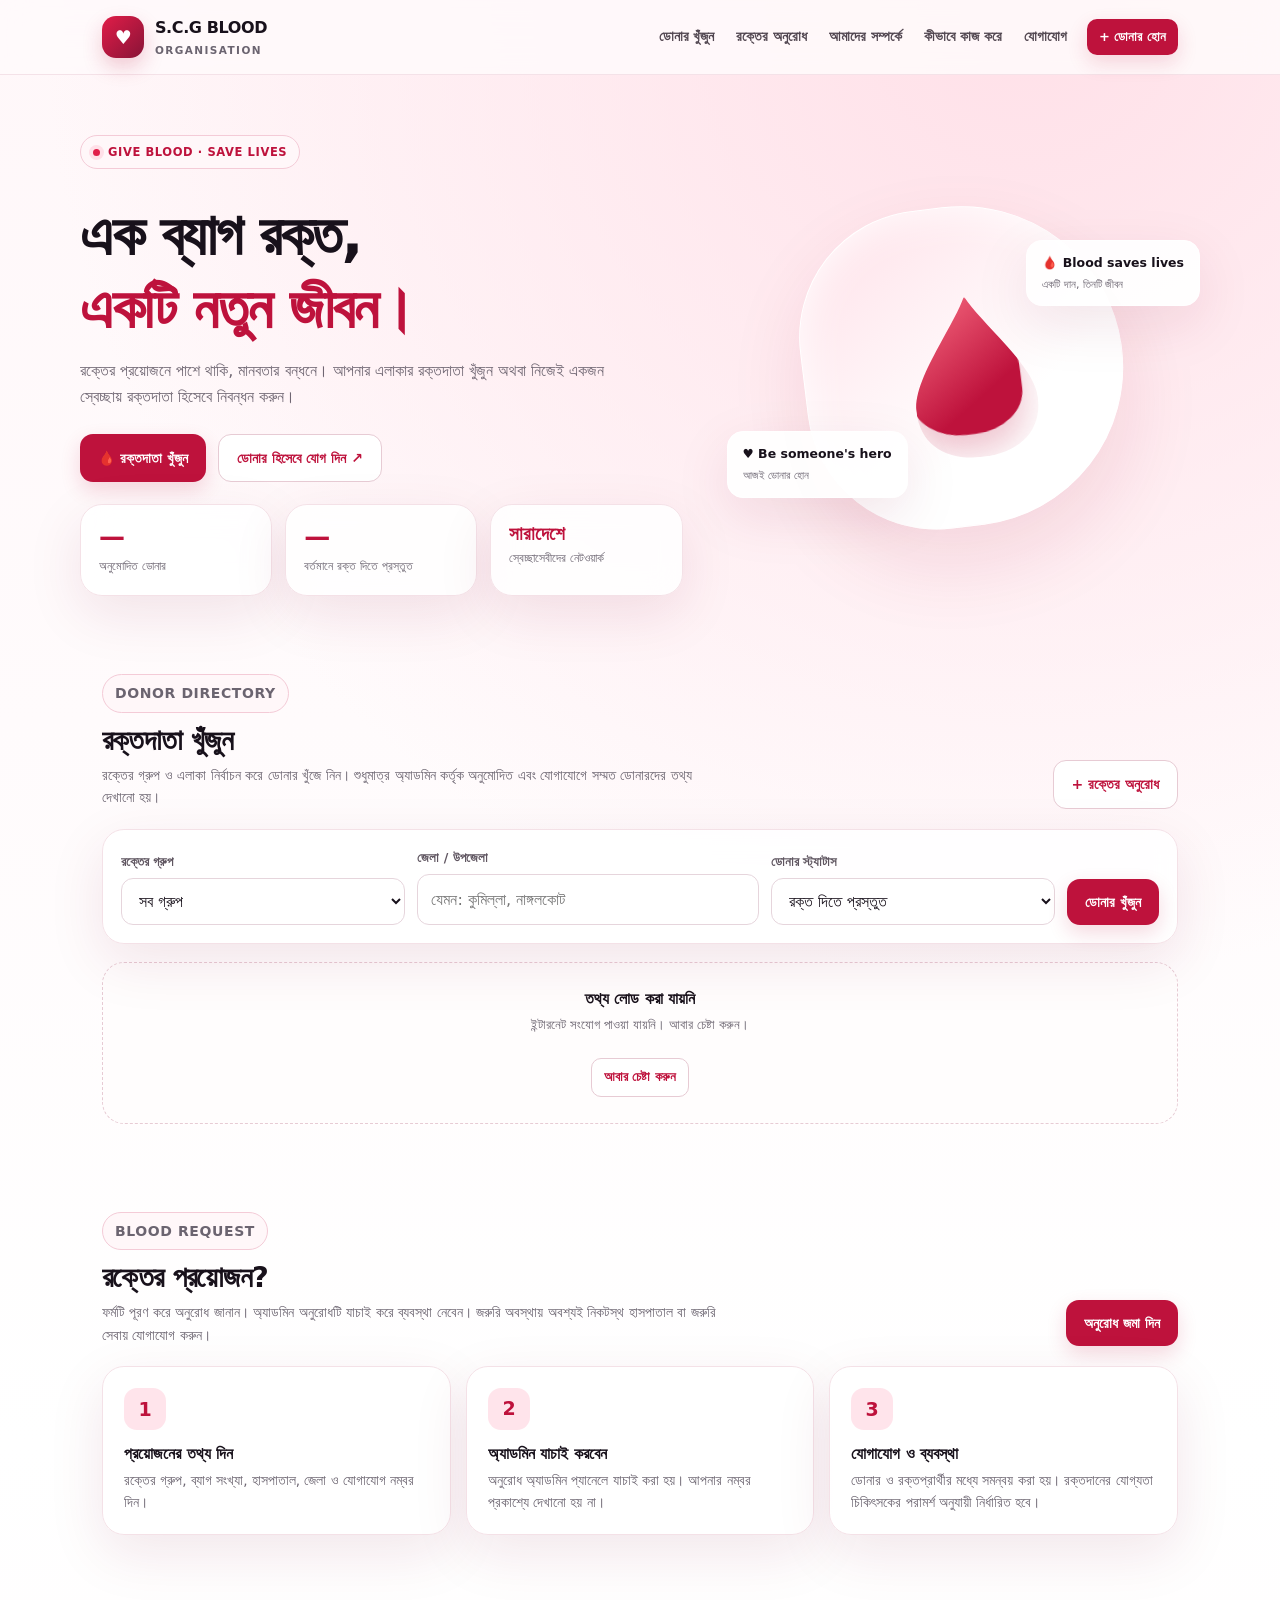
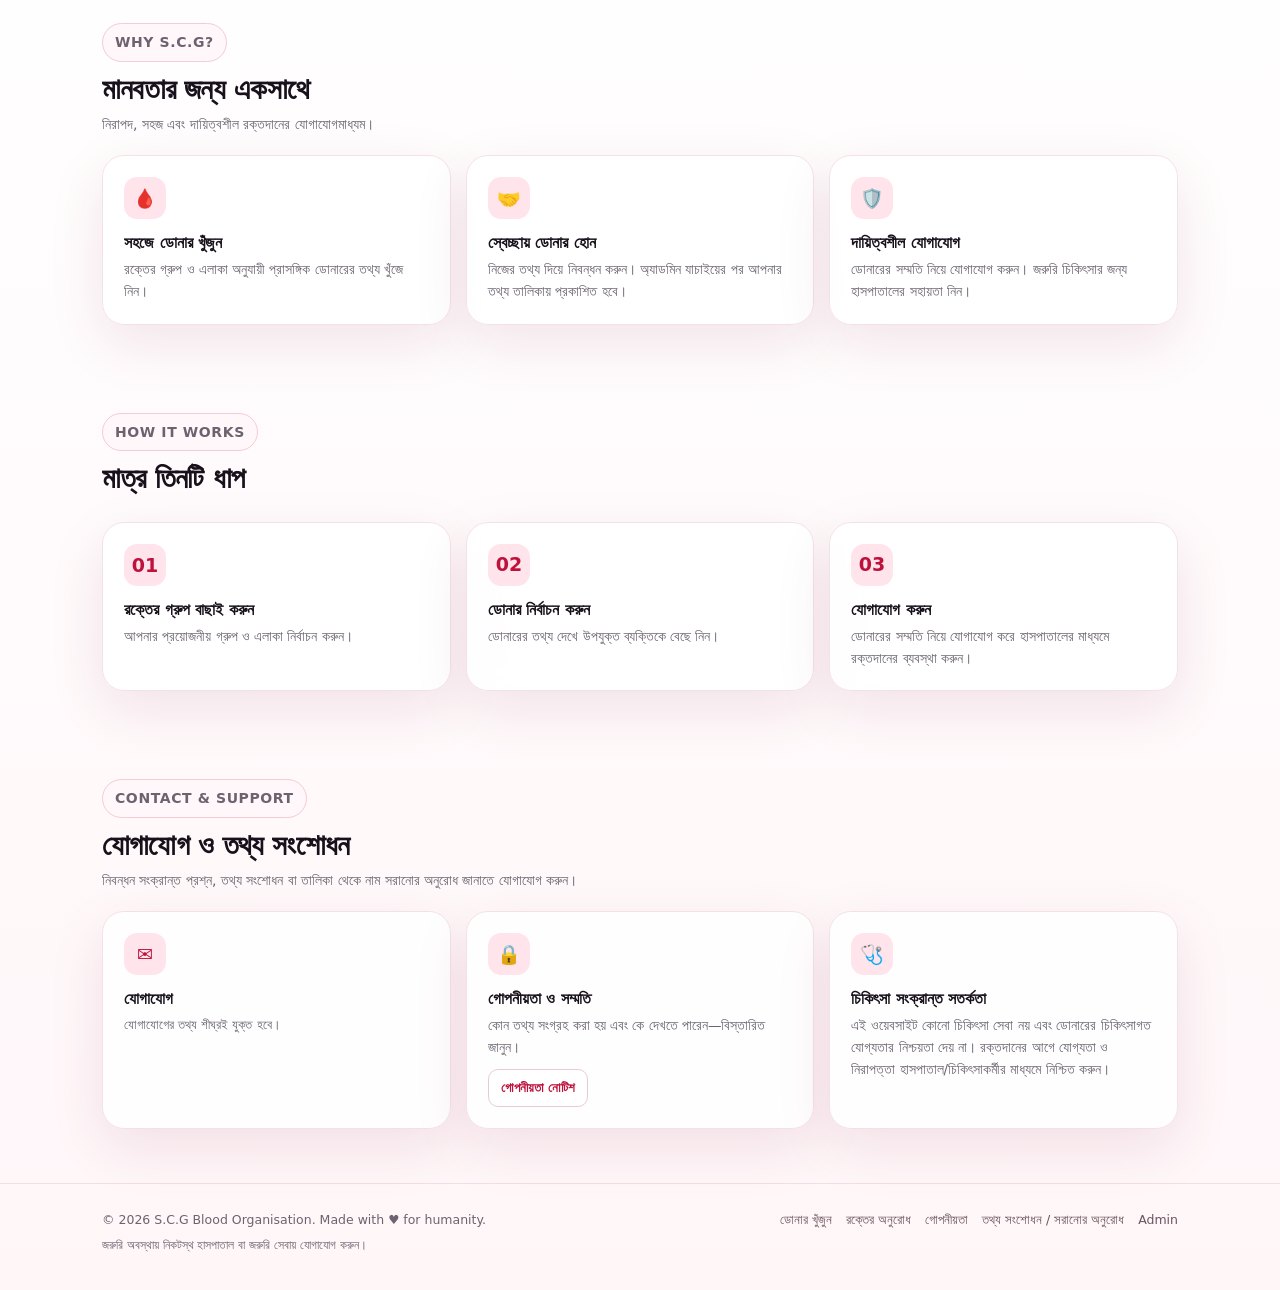
==== commit f55f57a8: "Update index.html" ====
--- a/index.html
+++ b/index.html
@@ -1017,7 +1017,7 @@
   // Paste the publishable/anon key between the quotes. Leave it empty and
   // the site will show a clear "not configured yet" notice instead of
   // failing silently.
-  SUPABASE_PUBLISHABLE_KEY: 'sb_publishable_yA5R2mKABif_D0NYzojnSA_jOjjM1KA',
+  SUPABASE_PUBLISHABLE_KEY: 'sb_publishable_PHtDC4HL7JlnLMfCWw36PQ_cXsXuuWP',
 
   // Optional organisation contact shown on the public "যোগাযোগ" section and
   // in the privacy notice (corrections / removal requests). Leave empty to
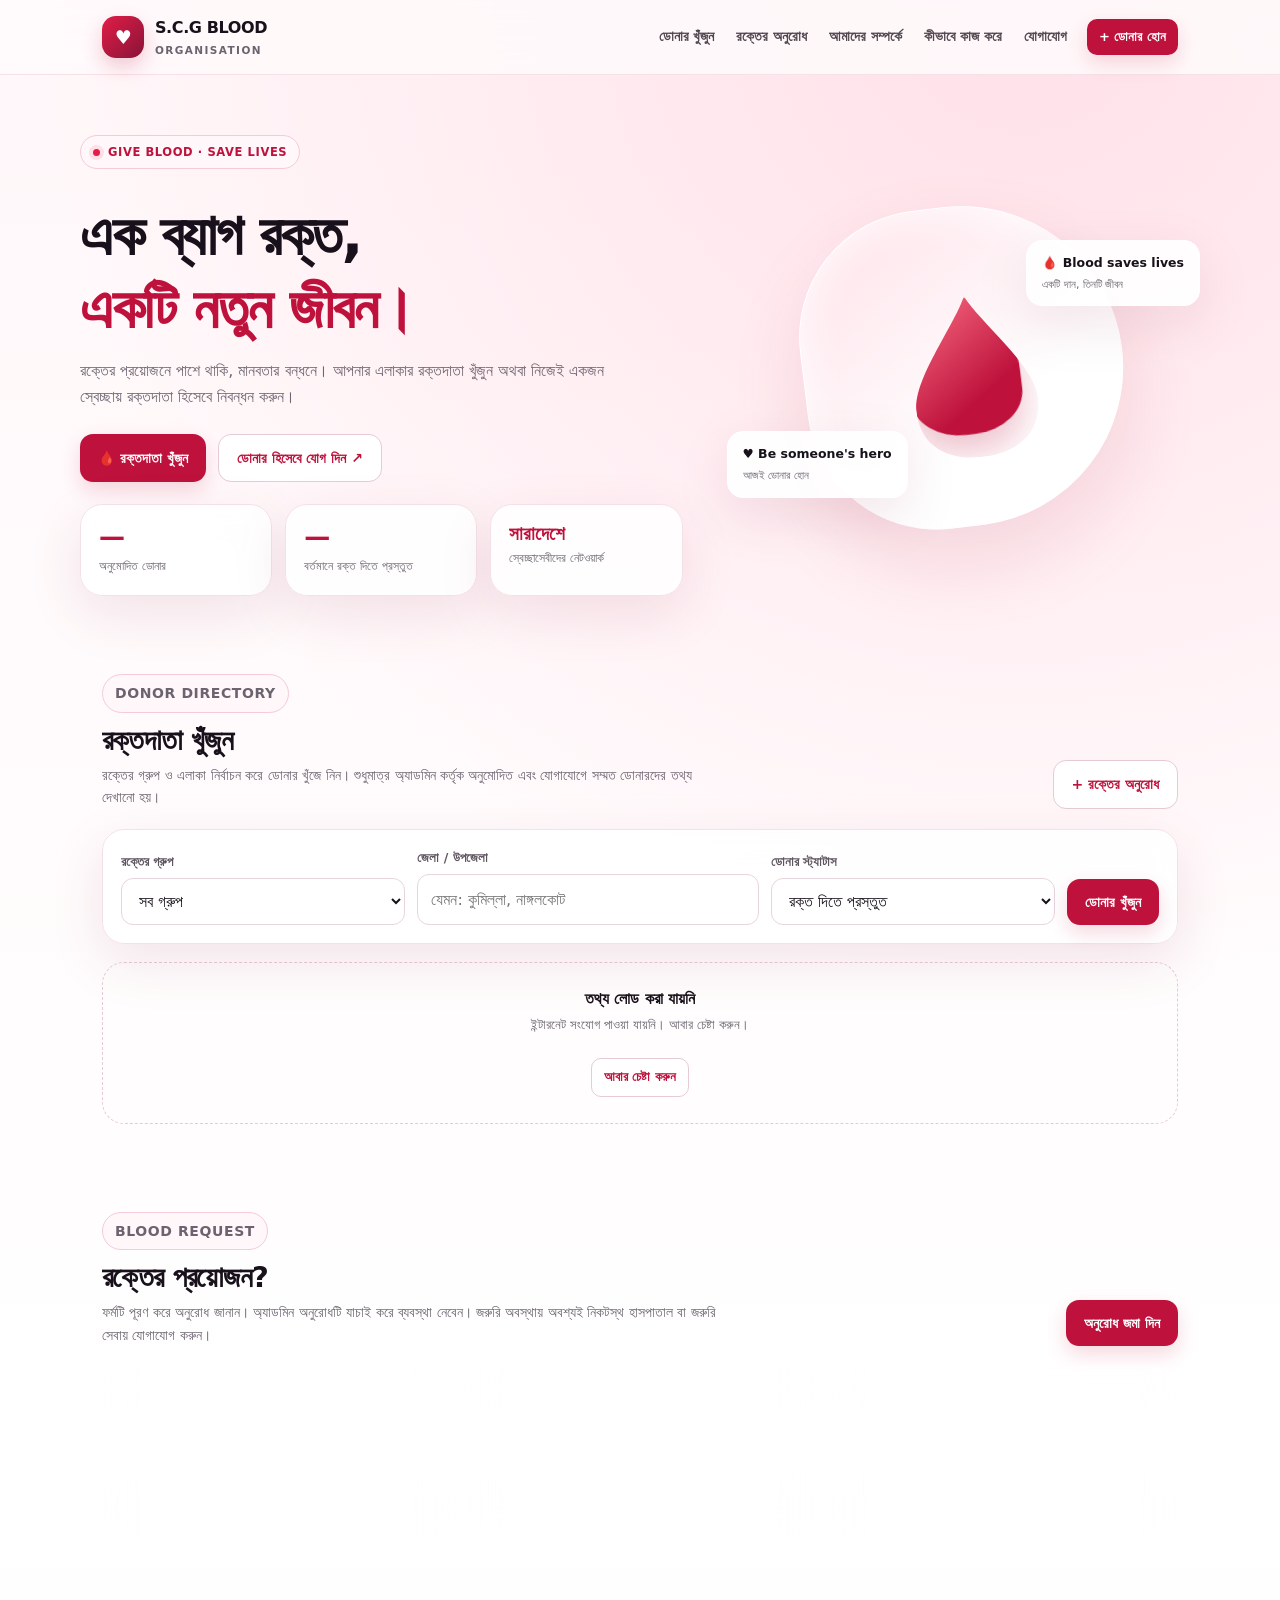
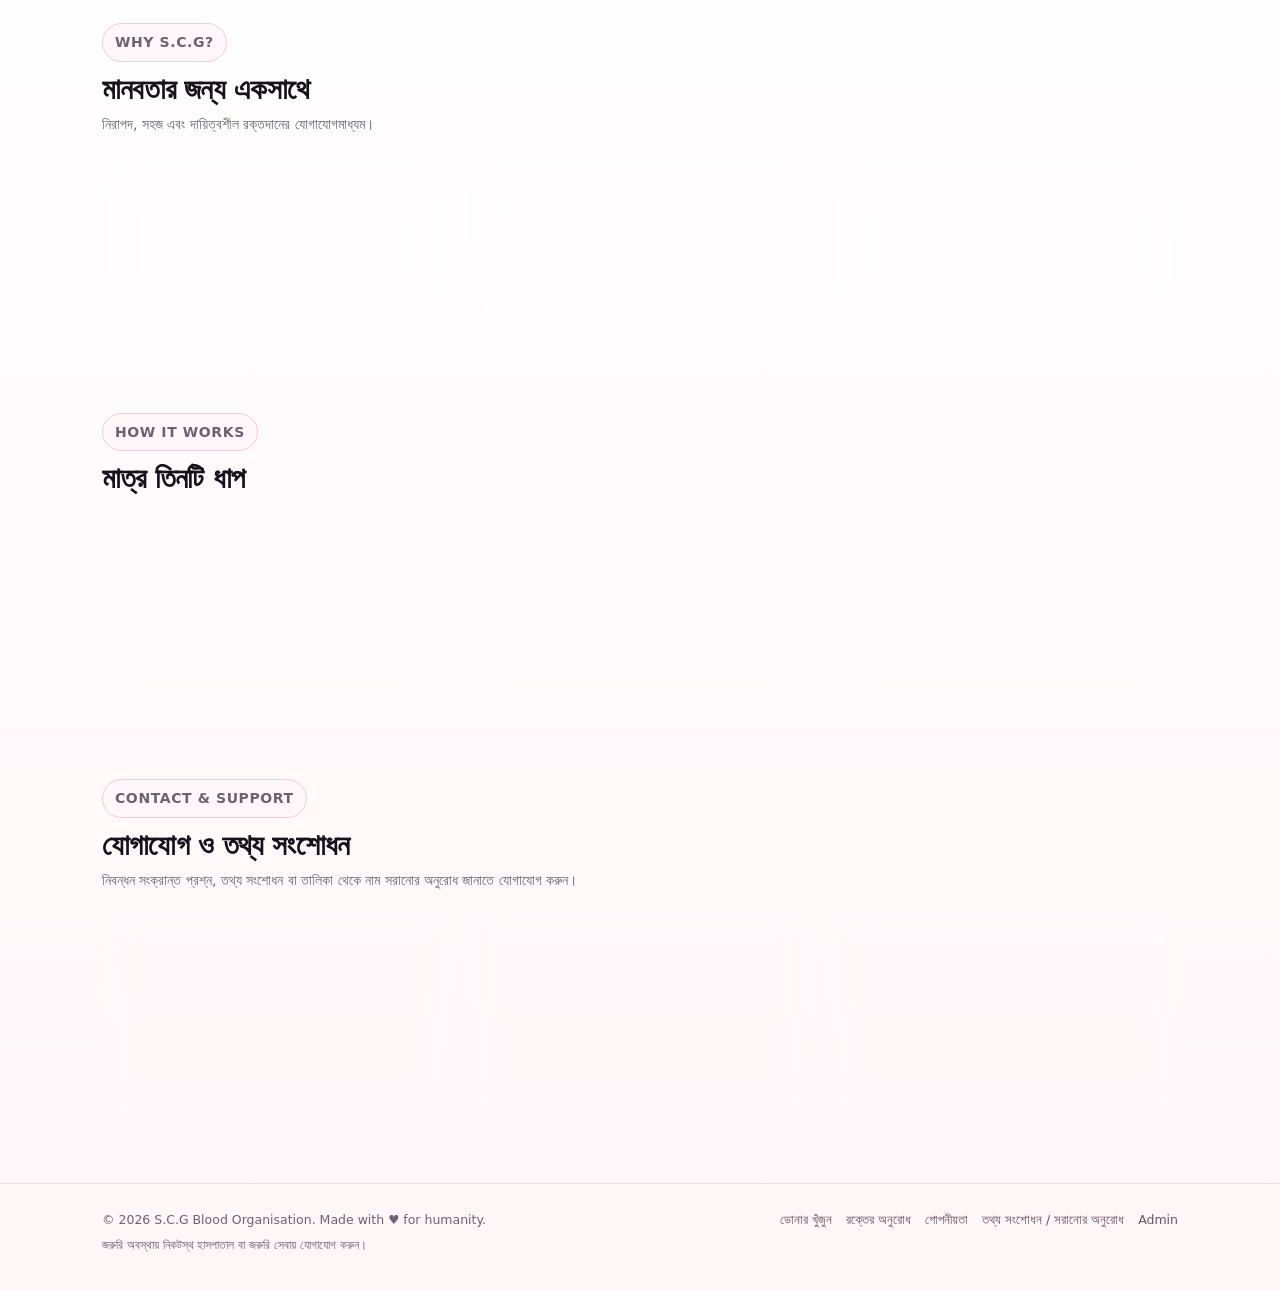
==== commit 8780277e: "Add script tag for scg-update.js" ====
--- a/index.html
+++ b/index.html
@@ -1012,12 +1012,12 @@
    ===================================================================== */
 window.SCG_CONFIG = {
   // Your existing project — do not change unless you move the database.
-  SUPABASE_URL: 'https://kyueuqzxckjsmgyrrehm.supabase.co',
+  SUPABASE_URL: 'https://mxmcyijggesqufobpenu.supabase.co',
 
   // Paste the publishable/anon key between the quotes. Leave it empty and
   // the site will show a clear "not configured yet" notice instead of
   // failing silently.
-  SUPABASE_PUBLISHABLE_KEY: 'sb_publishable_PHtDC4HL7JlnLMfCWw36PQ_cXsXuuWP',
+  SUPABASE_PUBLISHABLE_KEY: 'sb_publishable_q4kTmq-H4kV-iV0xsLVx3Q_EOdB7thy',
 
   // Optional organisation contact shown on the public "যোগাযোগ" section and
   // in the privacy notice (corrections / removal requests). Leave empty to
@@ -1056,7 +1056,7 @@
 
   var DEFAULTS = {
     SUPABASE_URL: '',
-    SUPABASE_PUBLISHABLE_KEY: '',
+    SUPABASE_PUBLISHABLE_KEY: 'sb_publishable_q4kTmq-H4kV-iV0xsLVx3Q_EOdB7thy',
     ORG_CONTACT_EMAIL: '',
     ORG_CONTACT_PHONE: '',
     DONOR_PAGE_SIZE: 12,
@@ -3117,5 +3117,6 @@
 })();
 
 </script>
+<script src="scg-update.js"></script>
 </body>
 </html>
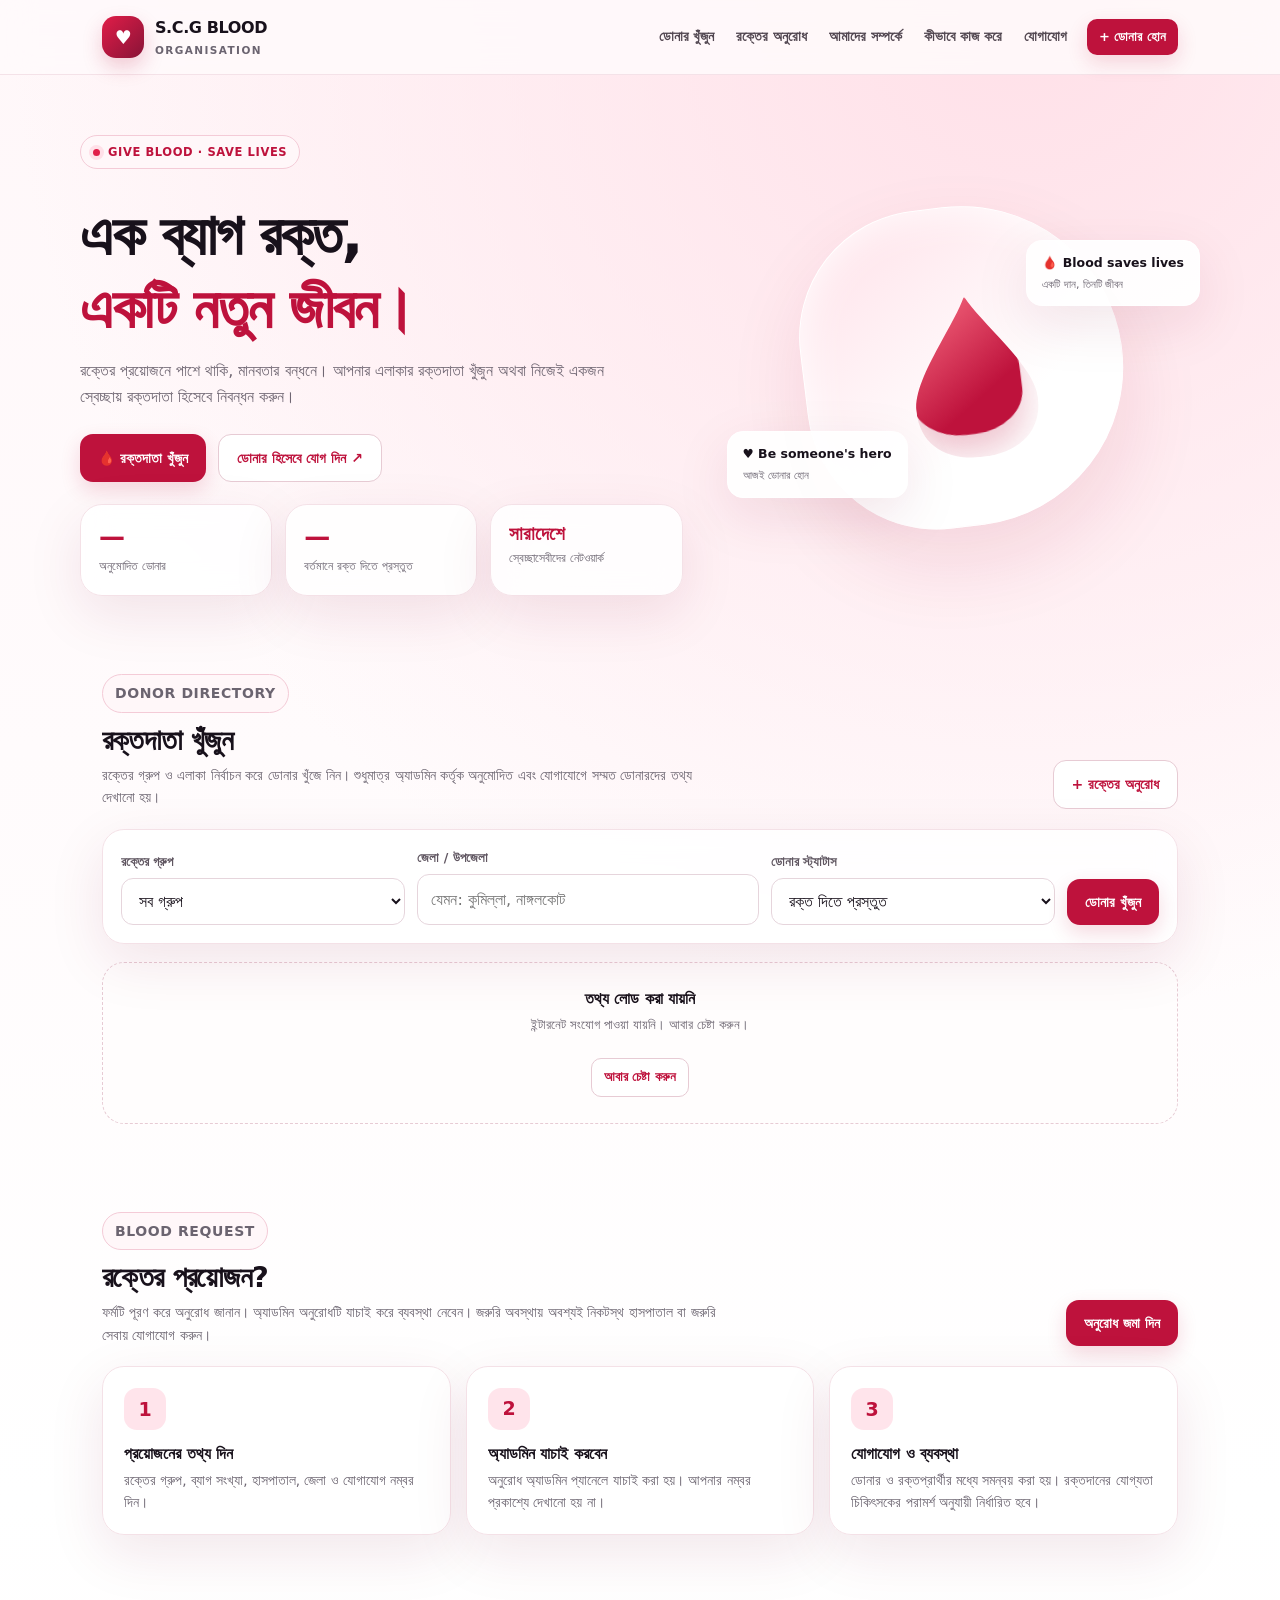
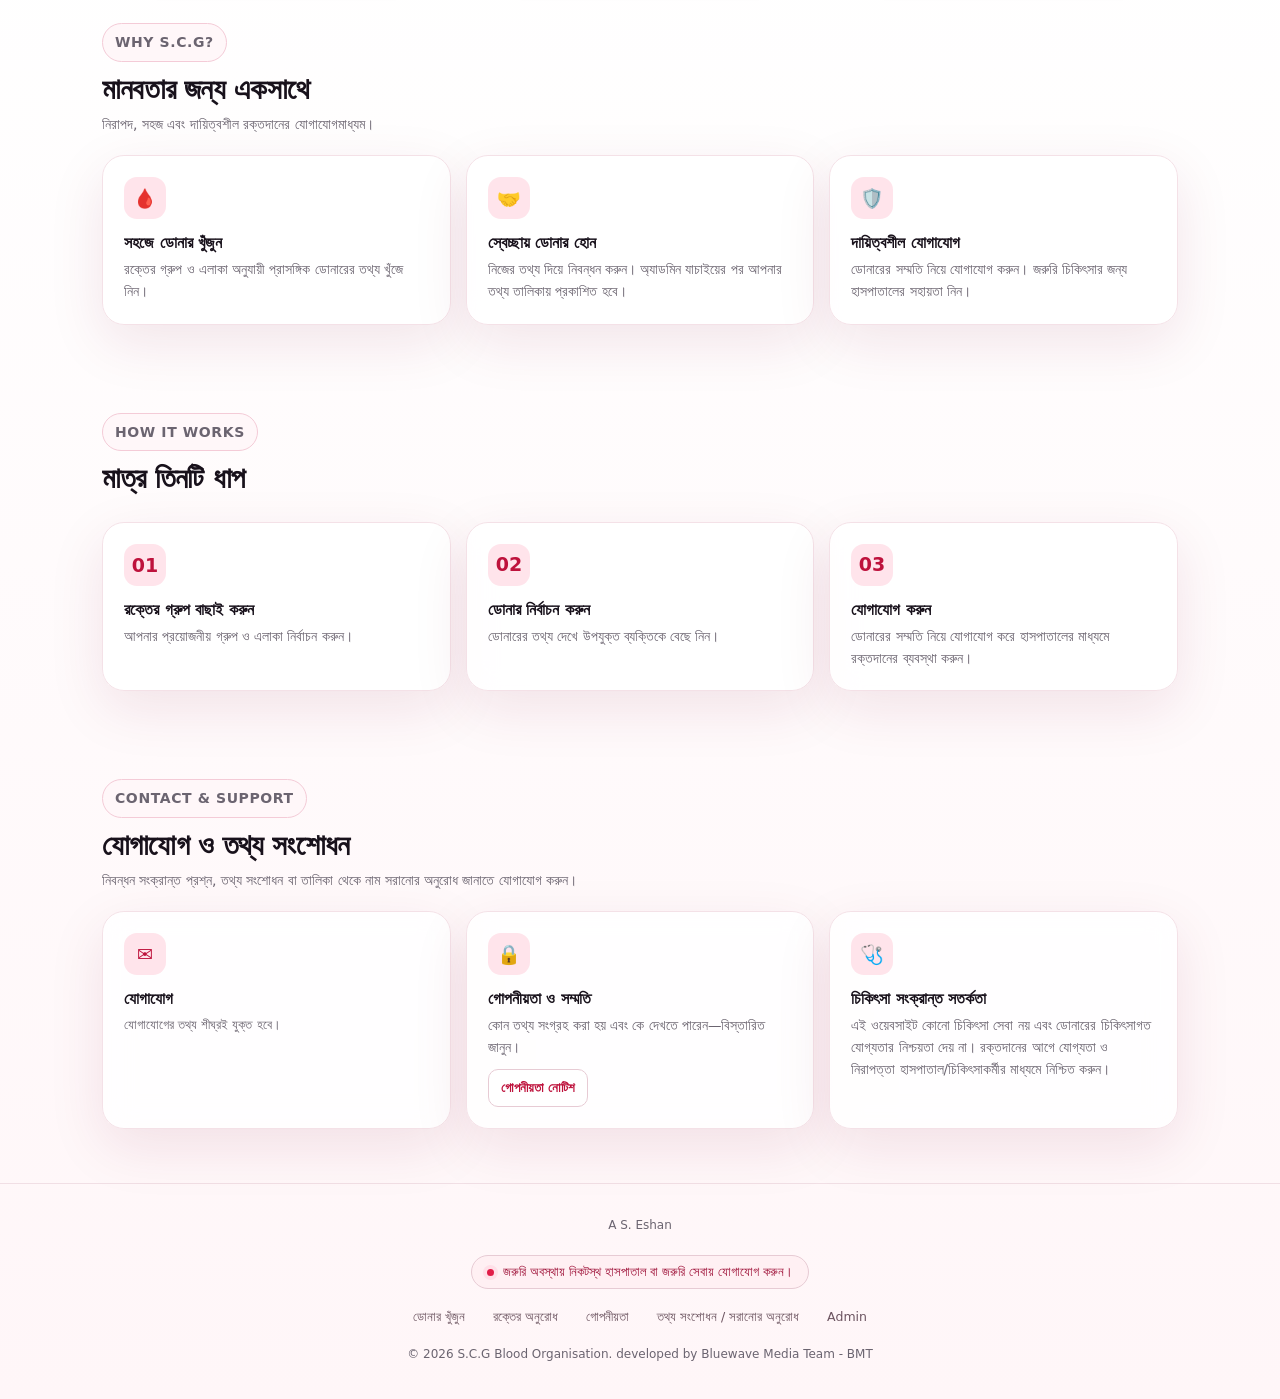
==== commit 57ccd933: "Modify footer to credit Bluewave Media Team Updated footer text to include developer credit." ====
--- a/index.html
+++ b/index.html
@@ -682,7 +682,8 @@
   <footer class="footer">
     <div class="wrap footerin">
       <div>
-        <div>© <span id="year">2026</span> S.C.G Blood Organisation. Made with ♥ for humanity.</div>
+        <div>© <span id="year">2026</span> S.C.G Blood Organisation. developed by Bluewave Media Team - BMT</div>
+<div class="tiny" style="margin-top:4px">A S. Eshan</div>
         <div class="tiny" style="margin-top:6px">জরুরি অবস্থায় নিকটস্থ হাসপাতাল বা জরুরি সেবায় যোগাযোগ করুন।</div>
       </div>
       <nav aria-label="ফুটার মেনু">
